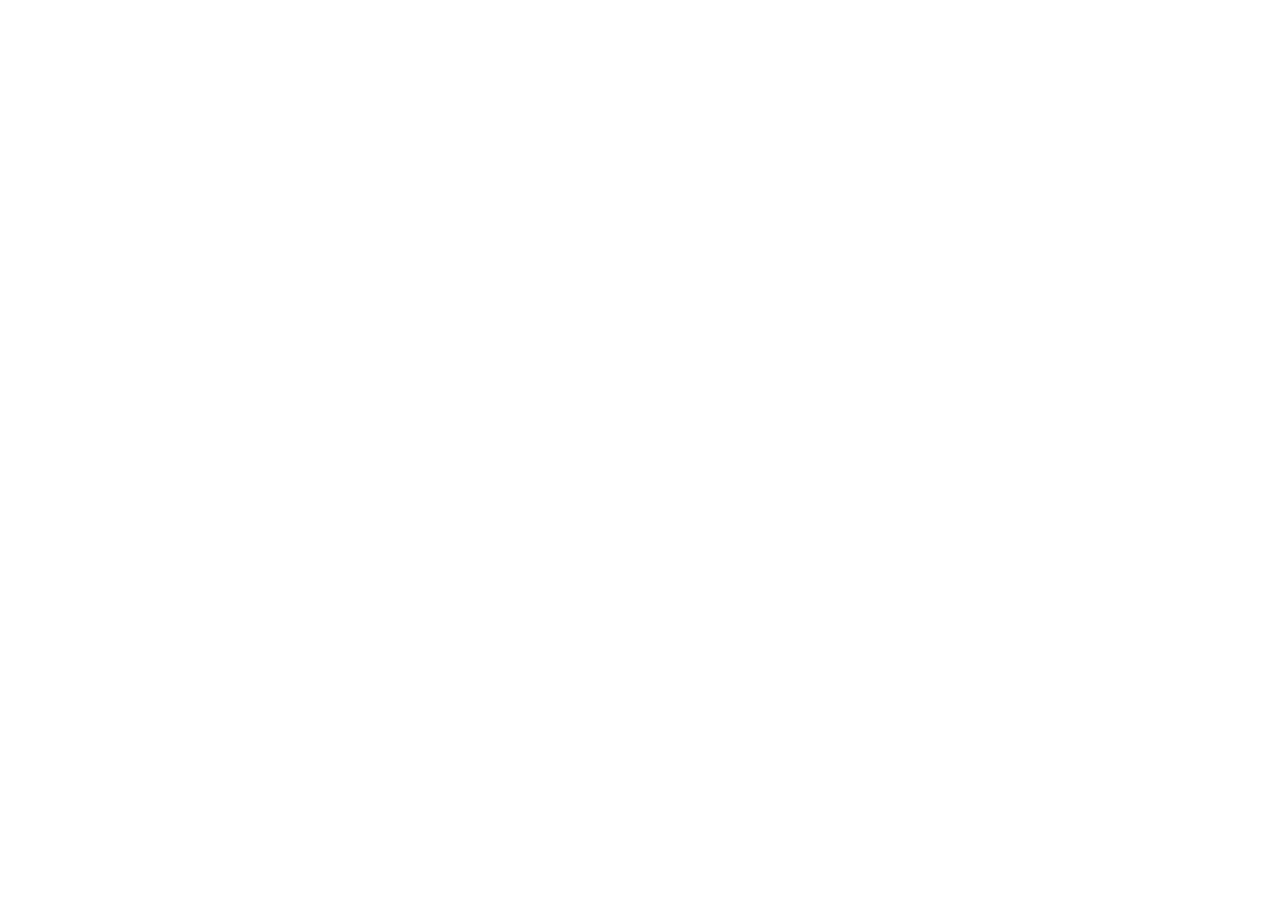
==== index.html @ ff4fe938 "Add files via upload" ====
<!doctype html>
<html lang="en">
  <head>
    <meta charset="UTF-8" />
    <meta name="viewport" content="width=device-width, initial-scale=1.0" />
    <title>TR808 Subscription</title>
    <script type="module" crossorigin src="./assets/index-CgXsl0TA.js"></script>
    <link rel="stylesheet" crossorigin href="./assets/index-CMCXJ0li.css">
  </head>
  <body>
    <div id="root"></div>
  </body>
</html>
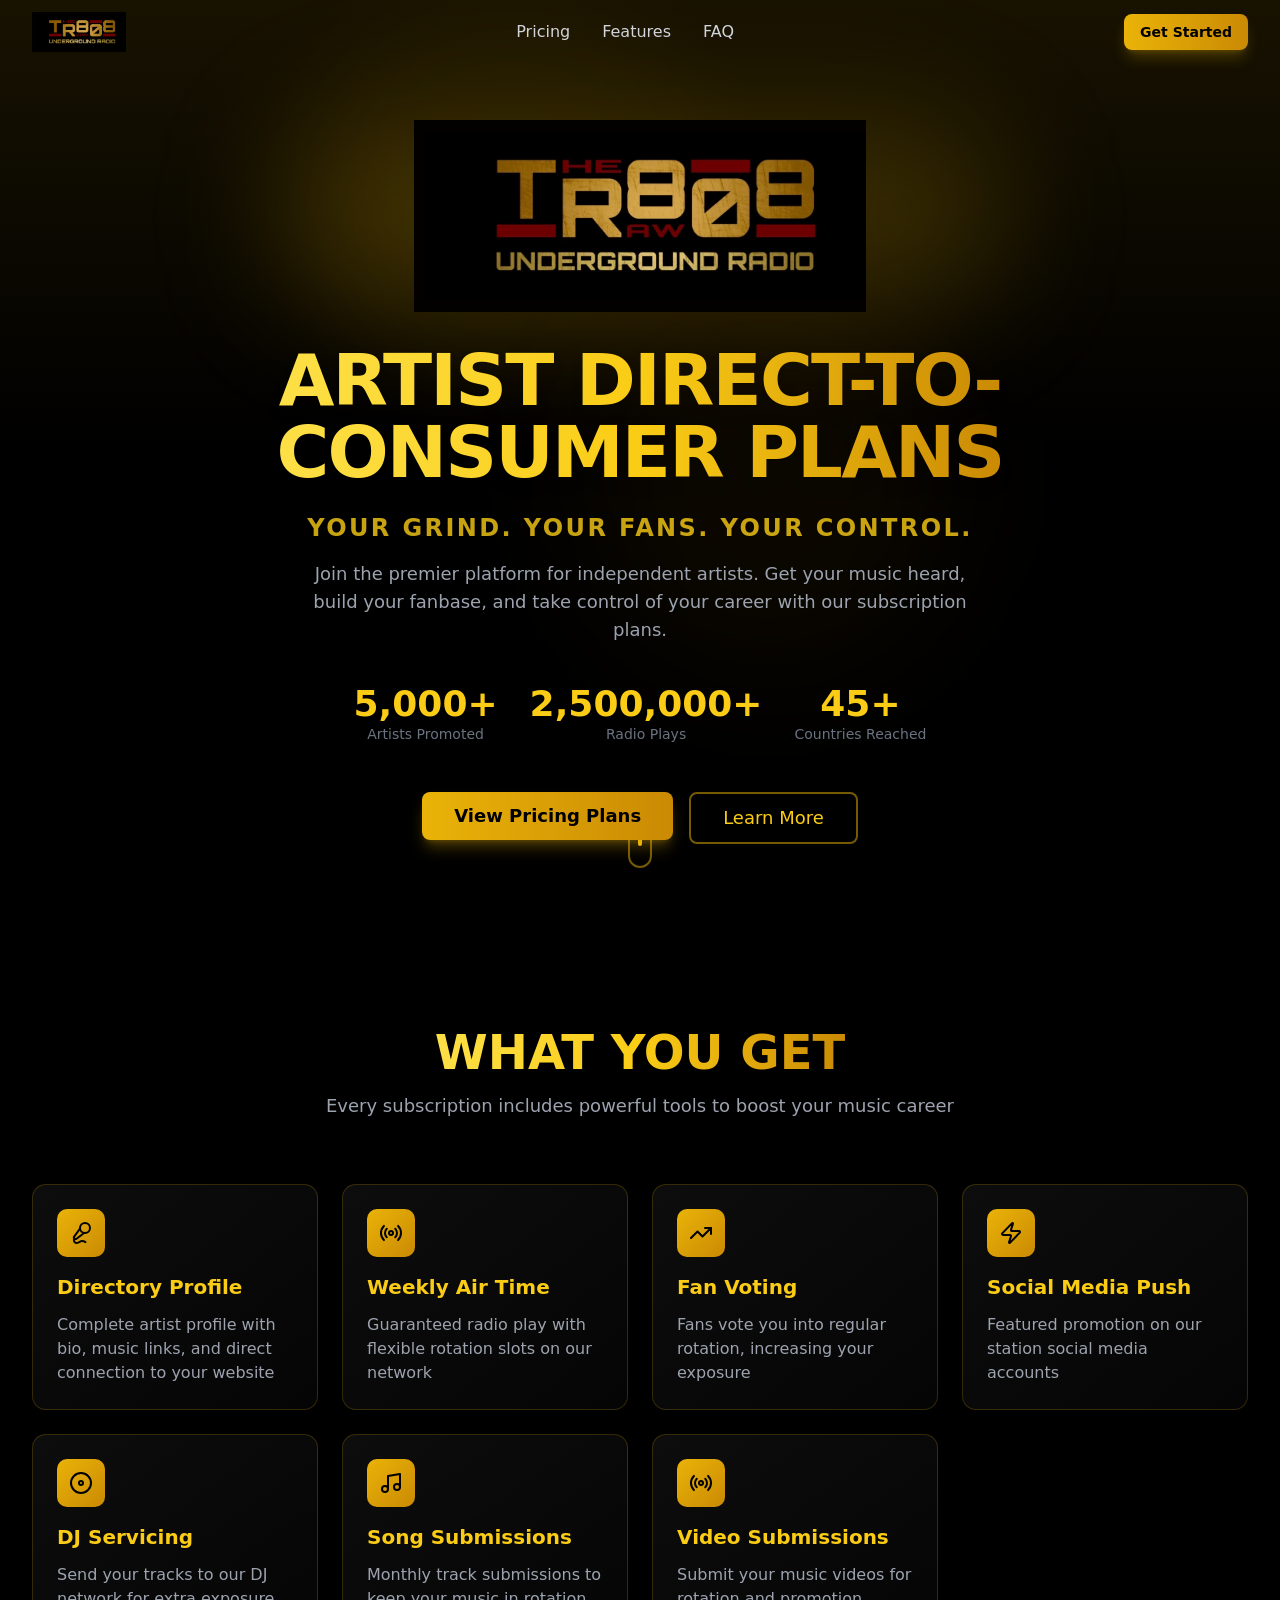
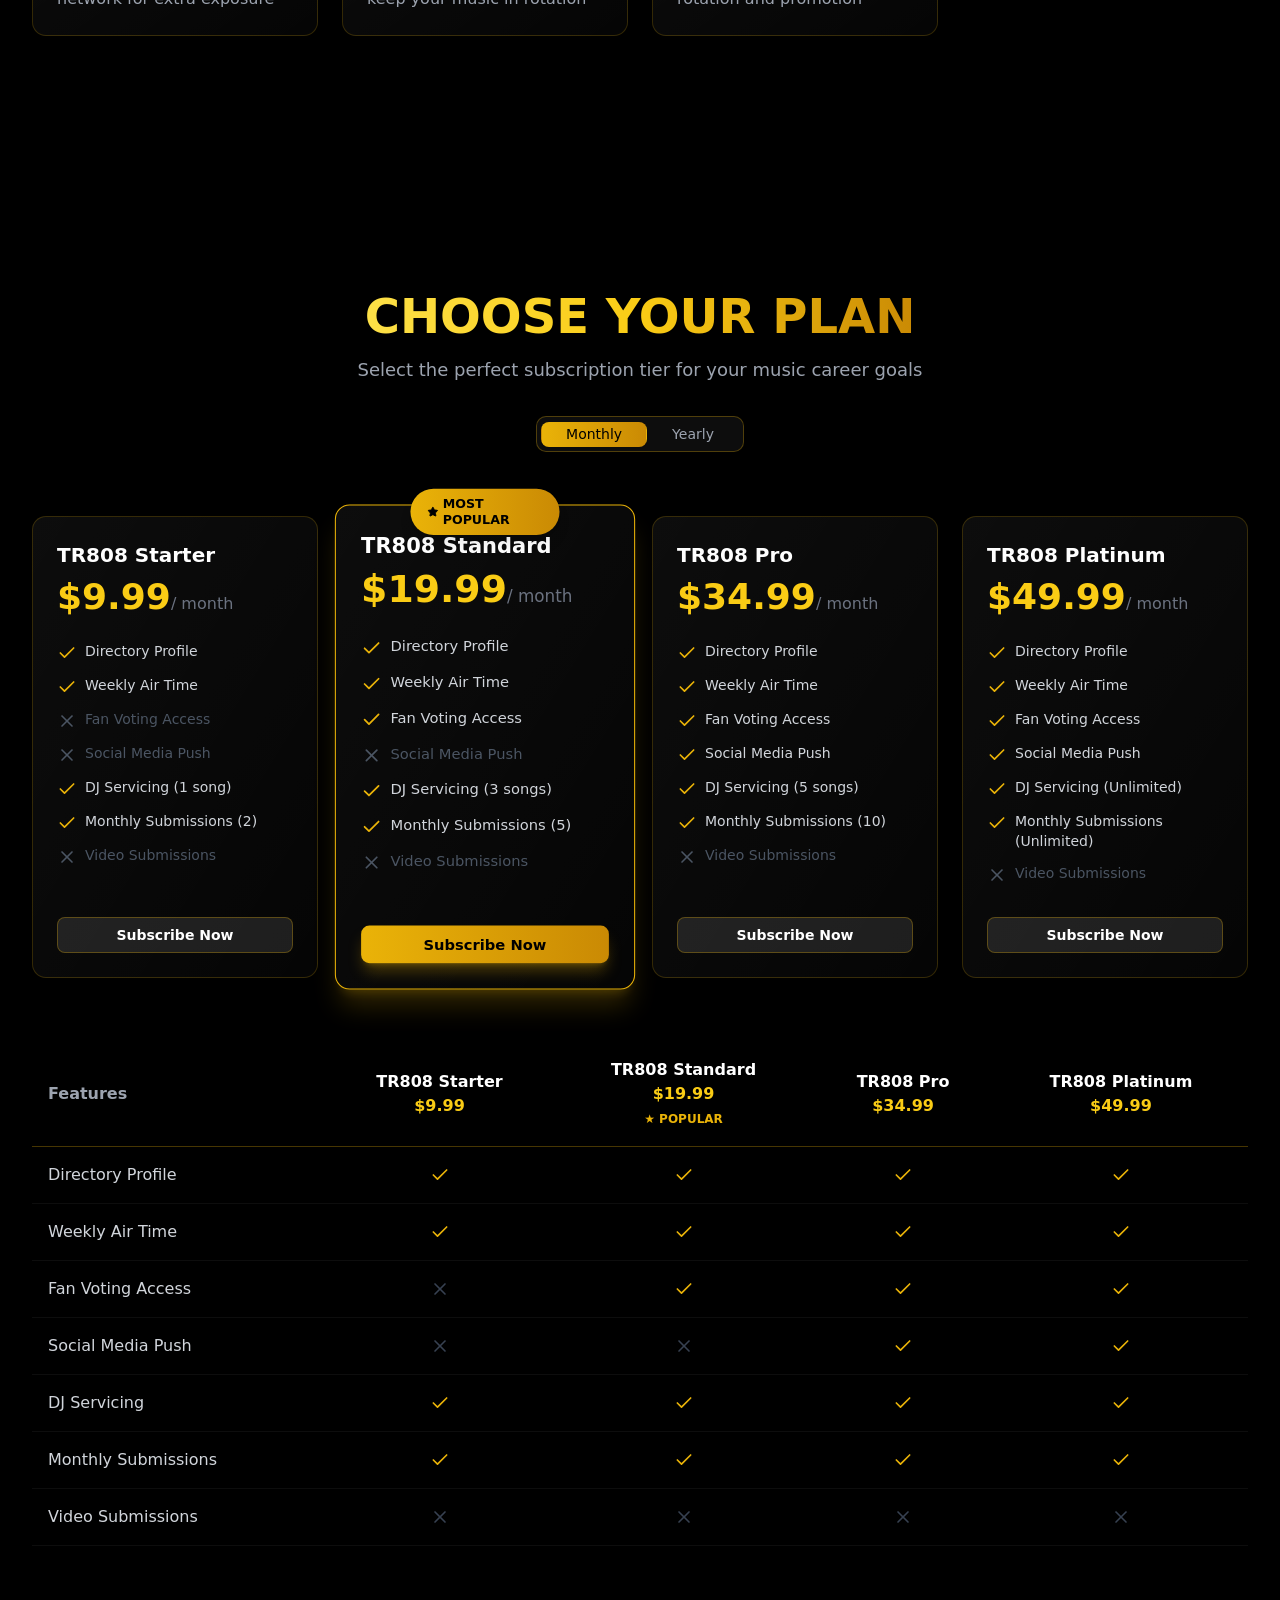
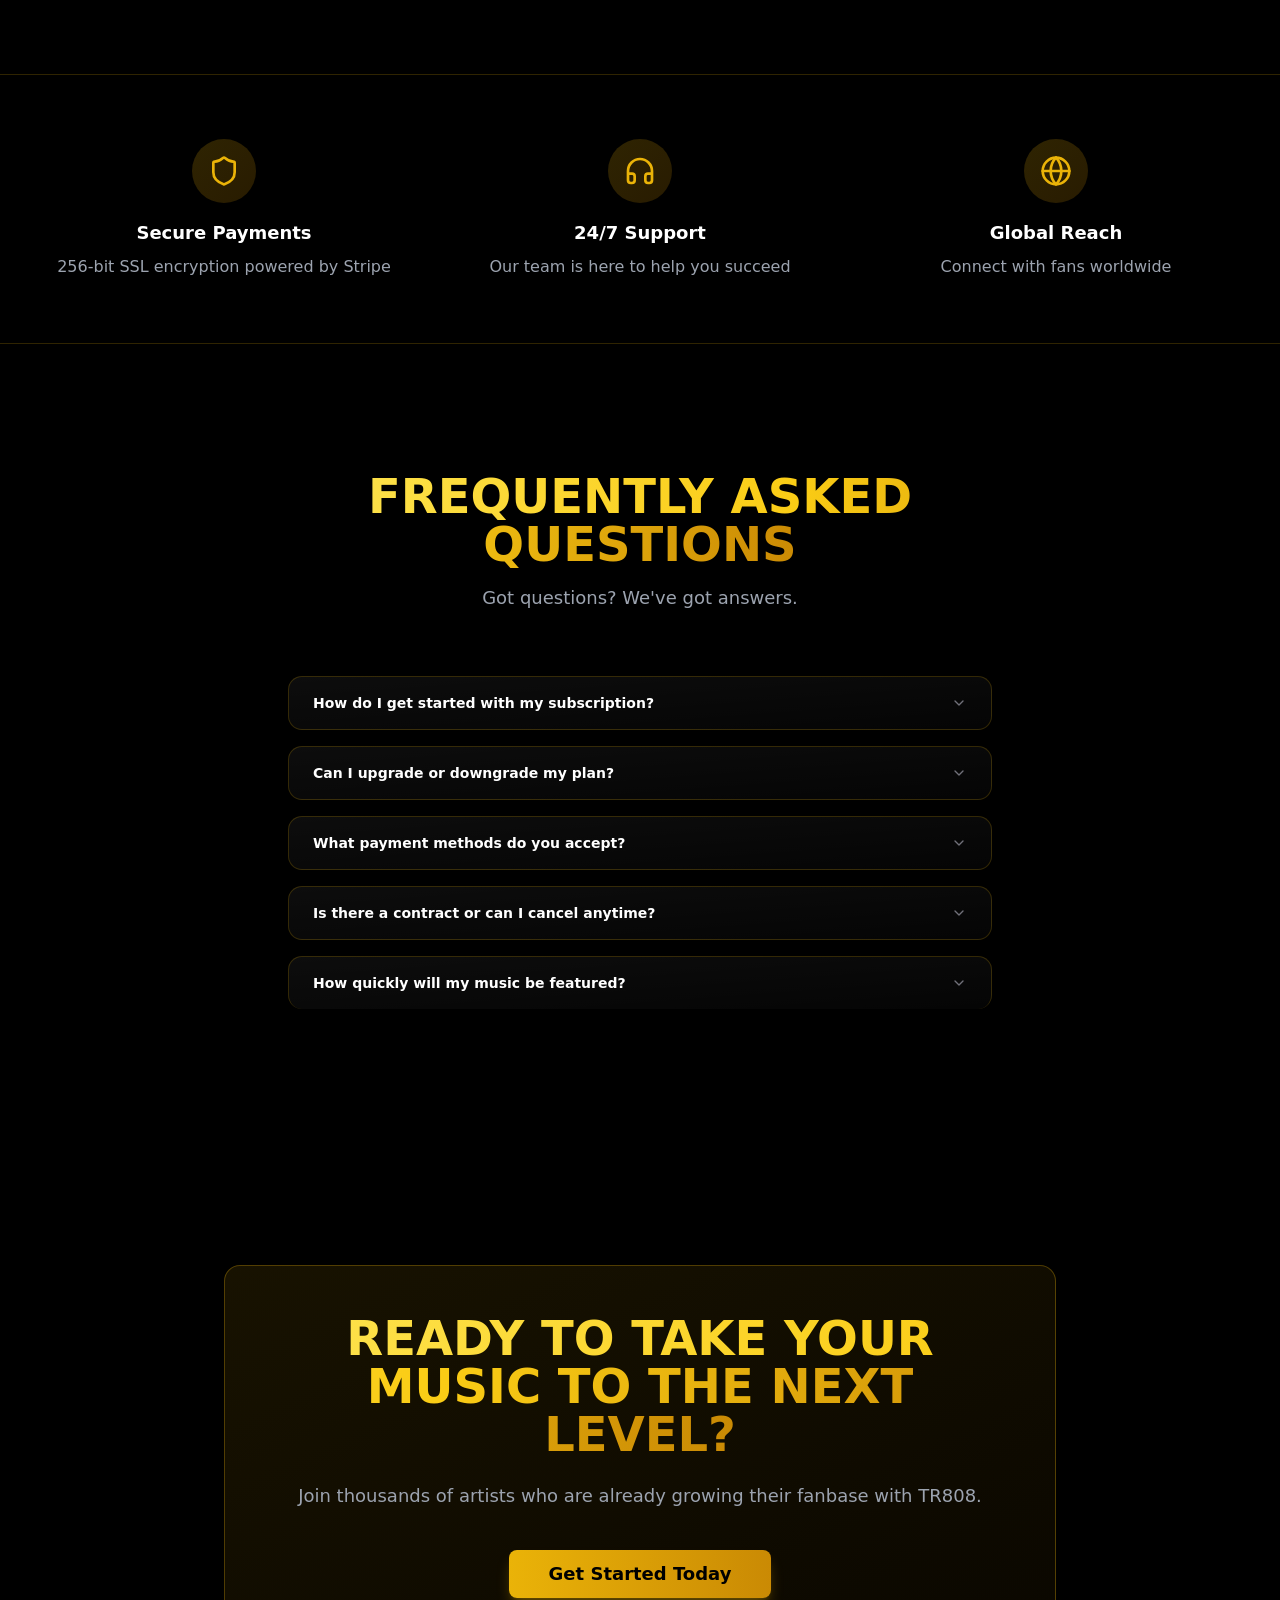
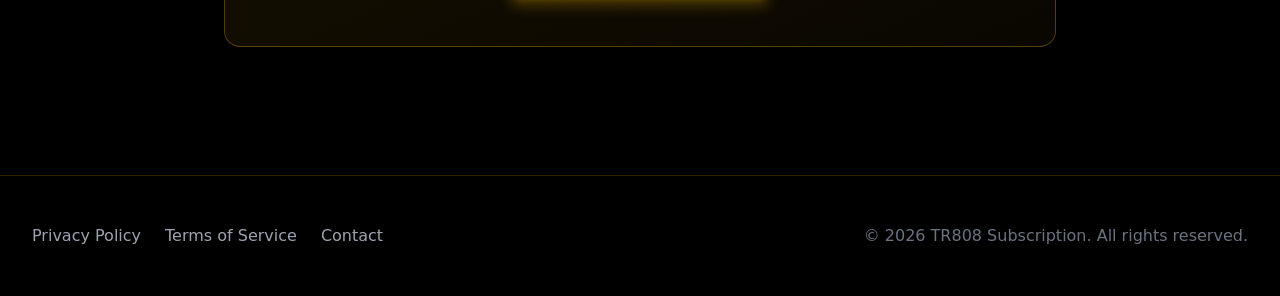
==== commit a8696925: "Deploy new version" ====
--- a/index.html
+++ b/index.html
@@ -4,8 +4,8 @@
     <meta charset="UTF-8" />
     <meta name="viewport" content="width=device-width, initial-scale=1.0" />
     <title>TR808 Subscription</title>
-    <script type="module" crossorigin src="./assets/index-CgXsl0TA.js"></script>
-    <link rel="stylesheet" crossorigin href="./assets/index-CMCXJ0li.css">
+    <script type="module" crossorigin src="./assets/index-DbTyo5uP.js"></script>
+    <link rel="stylesheet" crossorigin href="./assets/index-BvVRA0I_.css">
   </head>
   <body>
     <div id="root"></div>
--- a/assets/index-BvVRA0I_.css
+++ b/assets/index-BvVRA0I_.css
@@ -0,0 +1 @@
+*,:before,:after{--tw-border-spacing-x: 0;--tw-border-spacing-y: 0;--tw-translate-x: 0;--tw-translate-y: 0;--tw-rotate: 0;--tw-skew-x: 0;--tw-skew-y: 0;--tw-scale-x: 1;--tw-scale-y: 1;--tw-pan-x: ;--tw-pan-y: ;--tw-pinch-zoom: ;--tw-scroll-snap-strictness: proximity;--tw-gradient-from-position: ;--tw-gradient-via-position: ;--tw-gradient-to-position: ;--tw-ordinal: ;--tw-slashed-zero: ;--tw-numeric-figure: ;--tw-numeric-spacing: ;--tw-numeric-fraction: ;--tw-ring-inset: ;--tw-ring-offset-width: 0px;--tw-ring-offset-color: #fff;--tw-ring-color: rgb(59 130 246 / .5);--tw-ring-offset-shadow: 0 0 #0000;--tw-ring-shadow: 0 0 #0000;--tw-shadow: 0 0 #0000;--tw-shadow-colored: 0 0 #0000;--tw-blur: ;--tw-brightness: ;--tw-contrast: ;--tw-grayscale: ;--tw-hue-rotate: ;--tw-invert: ;--tw-saturate: ;--tw-sepia: ;--tw-drop-shadow: ;--tw-backdrop-blur: ;--tw-backdrop-brightness: ;--tw-backdrop-contrast: ;--tw-backdrop-grayscale: ;--tw-backdrop-hue-rotate: ;--tw-backdrop-invert: ;--tw-backdrop-opacity: ;--tw-backdrop-saturate: ;--tw-backdrop-sepia: ;--tw-contain-size: ;--tw-contain-layout: ;--tw-contain-paint: ;--tw-contain-style: }::backdrop{--tw-border-spacing-x: 0;--tw-border-spacing-y: 0;--tw-translate-x: 0;--tw-translate-y: 0;--tw-rotate: 0;--tw-skew-x: 0;--tw-skew-y: 0;--tw-scale-x: 1;--tw-scale-y: 1;--tw-pan-x: ;--tw-pan-y: ;--tw-pinch-zoom: ;--tw-scroll-snap-strictness: proximity;--tw-gradient-from-position: ;--tw-gradient-via-position: ;--tw-gradient-to-position: ;--tw-ordinal: ;--tw-slashed-zero: ;--tw-numeric-figure: ;--tw-numeric-spacing: ;--tw-numeric-fraction: ;--tw-ring-inset: ;--tw-ring-offset-width: 0px;--tw-ring-offset-color: #fff;--tw-ring-color: rgb(59 130 246 / .5);--tw-ring-offset-shadow: 0 0 #0000;--tw-ring-shadow: 0 0 #0000;--tw-shadow: 0 0 #0000;--tw-shadow-colored: 0 0 #0000;--tw-blur: ;--tw-brightness: ;--tw-contrast: ;--tw-grayscale: ;--tw-hue-rotate: ;--tw-invert: ;--tw-saturate: ;--tw-sepia: ;--tw-drop-shadow: ;--tw-backdrop-blur: ;--tw-backdrop-brightness: ;--tw-backdrop-contrast: ;--tw-backdrop-grayscale: ;--tw-backdrop-hue-rotate: ;--tw-backdrop-invert: ;--tw-backdrop-opacity: ;--tw-backdrop-saturate: ;--tw-backdrop-sepia: ;--tw-contain-size: ;--tw-contain-layout: ;--tw-contain-paint: ;--tw-contain-style: }*,:before,:after{box-sizing:border-box;border-width:0;border-style:solid;border-color:#e5e7eb}:before,:after{--tw-content: ""}html,:host{line-height:1.5;-webkit-text-size-adjust:100%;-moz-tab-size:4;-o-tab-size:4;tab-size:4;font-family:ui-sans-serif,system-ui,sans-serif,"Apple Color Emoji","Segoe UI Emoji",Segoe UI Symbol,"Noto Color Emoji";font-feature-settings:normal;font-variation-settings:normal;-webkit-tap-highlight-color:transparent}body{margin:0;line-height:inherit}hr{height:0;color:inherit;border-top-width:1px}abbr:where([title]){-webkit-text-decoration:underline dotted;text-decoration:underline dotted}h1,h2,h3,h4,h5,h6{font-size:inherit;font-weight:inherit}a{color:inherit;text-decoration:inherit}b,strong{font-weight:bolder}code,kbd,samp,pre{font-family:ui-monospace,SFMono-Regular,Menlo,Monaco,Consolas,Liberation Mono,Courier New,monospace;font-feature-settings:normal;font-variation-settings:normal;font-size:1em}small{font-size:80%}sub,sup{font-size:75%;line-height:0;position:relative;vertical-align:baseline}sub{bottom:-.25em}sup{top:-.5em}table{text-indent:0;border-color:inherit;border-collapse:collapse}button,input,optgroup,select,textarea{font-family:inherit;font-feature-settings:inherit;font-variation-settings:inherit;font-size:100%;font-weight:inherit;line-height:inherit;letter-spacing:inherit;color:inherit;margin:0;padding:0}button,select{text-transform:none}button,input:where([type=button]),input:where([type=reset]),input:where([type=submit]){-webkit-appearance:button;background-color:transparent;background-image:none}:-moz-focusring{outline:auto}:-moz-ui-invalid{box-shadow:none}progress{vertical-align:baseline}::-webkit-inner-spin-button,::-webkit-outer-spin-button{height:auto}[type=search]{-webkit-appearance:textfield;outline-offset:-2px}::-webkit-search-decoration{-webkit-appearance:none}::-webkit-file-upload-button{-webkit-appearance:button;font:inherit}summary{display:list-item}blockquote,dl,dd,h1,h2,h3,h4,h5,h6,hr,figure,p,pre{margin:0}fieldset{margin:0;padding:0}legend{padding:0}ol,ul,menu{list-style:none;margin:0;padding:0}dialog{padding:0}textarea{resize:vertical}input::-moz-placeholder,textarea::-moz-placeholder{opacity:1;color:#9ca3af}input::placeholder,textarea::placeholder{opacity:1;color:#9ca3af}button,[role=button]{cursor:pointer}:disabled{cursor:default}img,svg,video,canvas,audio,iframe,embed,object{display:block;vertical-align:middle}img,video{max-width:100%;height:auto}[hidden]:where(:not([hidden=until-found])){display:none}:root{--background: 0 0% 100%;--foreground: 240 10% 3.9%;--card: 0 0% 100%;--card-foreground: 240 10% 3.9%;--popover: 0 0% 100%;--popover-foreground: 240 10% 3.9%;--primary: 240 5.9% 10%;--primary-foreground: 0 0% 98%;--secondary: 240 4.8% 95.9%;--secondary-foreground: 240 5.9% 10%;--muted: 240 4.8% 95.9%;--muted-foreground: 240 3.8% 46.1%;--accent: 240 4.8% 95.9%;--accent-foreground: 240 5.9% 10%;--destructive: 0 84.2% 60.2%;--destructive-foreground: 0 0% 98%;--border: 240 5.9% 90%;--input: 240 5.9% 90%;--ring: 240 5.9% 10%;--radius: .625rem;--sidebar-background: 0 0% 98%;--sidebar-foreground: 240 5.3% 26.1%;--sidebar-primary: 240 5.9% 10%;--sidebar-primary-foreground: 0 0% 98%;--sidebar-accent: 240 4.8% 95.9%;--sidebar-accent-foreground: 240 5.9% 10%;--sidebar-border: 220 13% 91%;--sidebar-ring: 217.2 91.2% 59.8%}.dark{--background: 240 10% 3.9%;--foreground: 0 0% 98%;--card: 240 10% 3.9%;--card-foreground: 0 0% 98%;--popover: 240 10% 3.9%;--popover-foreground: 0 0% 98%;--primary: 0 0% 98%;--primary-foreground: 240 5.9% 10%;--secondary: 240 3.7% 15.9%;--secondary-foreground: 0 0% 98%;--muted: 240 3.7% 15.9%;--muted-foreground: 240 5% 64.9%;--accent: 240 3.7% 15.9%;--accent-foreground: 0 0% 98%;--destructive: 0 62.8% 30.6%;--destructive-foreground: 0 0% 98%;--border: 240 3.7% 15.9%;--input: 240 3.7% 15.9%;--ring: 240 4.9% 83.9%;--sidebar-background: 240 5.9% 10%;--sidebar-foreground: 240 4.8% 95.9%;--sidebar-primary: 224.3 76.3% 48%;--sidebar-primary-foreground: 0 0% 100%;--sidebar-accent: 240 3.7% 15.9%;--sidebar-accent-foreground: 240 4.8% 95.9%;--sidebar-border: 240 3.7% 15.9%;--sidebar-ring: 217.2 91.2% 59.8%}*{border-color:hsl(var(--border))}html{scroll-behavior:smooth}body{--tw-bg-opacity: 1;background-color:rgb(0 0 0 / var(--tw-bg-opacity, 1));--tw-text-opacity: 1;color:rgb(255 255 255 / var(--tw-text-opacity, 1));font-family:Inter,system-ui,-apple-system,sans-serif}.sr-only{position:absolute;width:1px;height:1px;padding:0;margin:-1px;overflow:hidden;clip:rect(0,0,0,0);white-space:nowrap;border-width:0}.pointer-events-none{pointer-events:none}.visible{visibility:visible}.invisible{visibility:hidden}.fixed{position:fixed}.absolute{position:absolute}.relative{position:relative}.inset-0{inset:0}.inset-x-0{left:0;right:0}.inset-y-0{top:0;bottom:0}.-bottom-12{bottom:-3rem}.-left-12{left:-3rem}.-right-12{right:-3rem}.-top-12{top:-3rem}.-top-4{top:-1rem}.bottom-0{bottom:0}.bottom-1\/4{bottom:25%}.bottom-8{bottom:2rem}.left-0{left:0}.left-1\/2{left:50%}.left-1\/4{left:25%}.left-2{left:.5rem}.left-\[50\%\]{left:50%}.right-0{right:0}.right-1{right:.25rem}.right-1\/4{right:25%}.right-2{right:.5rem}.right-3{right:.75rem}.right-4{right:1rem}.top-0{top:0}.top-1\.5{top:.375rem}.top-1\/2{top:50%}.top-3\.5{top:.875rem}.top-4{top:1rem}.top-\[1px\]{top:1px}.top-\[50\%\]{top:50%}.top-\[60\%\]{top:60%}.top-full{top:100%}.isolate{isolation:isolate}.z-0{z-index:0}.z-10{z-index:10}.z-20{z-index:20}.z-50{z-index:50}.z-\[1\]{z-index:1}.order-first{order:-9999}.order-last{order:9999}.col-start-2{grid-column-start:2}.row-span-2{grid-row:span 2 / span 2}.row-start-1{grid-row-start:1}.\!m-0{margin:0!important}.-mx-1{margin-left:-.25rem;margin-right:-.25rem}.-my-2{margin-top:-.5rem;margin-bottom:-.5rem}.mx-2{margin-left:.5rem;margin-right:.5rem}.mx-3\.5{margin-left:.875rem;margin-right:.875rem}.mx-auto{margin-left:auto;margin-right:auto}.my-0{margin-top:0;margin-bottom:0}.my-0\.5{margin-top:.125rem;margin-bottom:.125rem}.my-1{margin-top:.25rem;margin-bottom:.25rem}.-ml-4{margin-left:-1rem}.-mt-4{margin-top:-1rem}.mb-10{margin-bottom:2.5rem}.mb-12{margin-bottom:3rem}.mb-16{margin-bottom:4rem}.mb-2{margin-bottom:.5rem}.mb-3{margin-bottom:.75rem}.mb-4{margin-bottom:1rem}.mb-6{margin-bottom:1.5rem}.mb-8{margin-bottom:2rem}.ml-1{margin-left:.25rem}.ml-4{margin-left:1rem}.ml-auto{margin-left:auto}.mr-2{margin-right:.5rem}.mt-0\.5{margin-top:.125rem}.mt-1\.5{margin-top:.375rem}.mt-16{margin-top:4rem}.mt-2{margin-top:.5rem}.mt-4{margin-top:1rem}.mt-auto{margin-top:auto}.line-clamp-1{overflow:hidden;display:-webkit-box;-webkit-box-orient:vertical;-webkit-line-clamp:1}.line-clamp-2{overflow:hidden;display:-webkit-box;-webkit-box-orient:vertical;-webkit-line-clamp:2}.block{display:block}.flex{display:flex}.inline-flex{display:inline-flex}.table{display:table}.table-caption{display:table-caption}.table-cell{display:table-cell}.table-row{display:table-row}.grid{display:grid}.hidden{display:none}.aspect-square{aspect-ratio:1 / 1}.aspect-video{aspect-ratio:16 / 9}.size-10{width:2.5rem;height:2.5rem}.size-2{width:.5rem;height:.5rem}.size-2\.5{width:.625rem;height:.625rem}.size-3{width:.75rem;height:.75rem}.size-3\.5{width:.875rem;height:.875rem}.size-4{width:1rem;height:1rem}.size-6{width:1.5rem;height:1.5rem}.size-7{width:1.75rem;height:1.75rem}.size-8{width:2rem;height:2rem}.size-9{width:2.25rem;height:2.25rem}.size-auto{width:auto;height:auto}.size-full{width:100%;height:100%}.h-1\.5{height:.375rem}.h-10{height:2.5rem}.h-12{height:3rem}.h-16{height:4rem}.h-2{height:.5rem}.h-2\.5{height:.625rem}.h-32{height:8rem}.h-4{height:1rem}.h-5{height:1.25rem}.h-6{height:1.5rem}.h-7{height:1.75rem}.h-8{height:2rem}.h-9{height:2.25rem}.h-96{height:24rem}.h-\[1\.15rem\]{height:1.15rem}.h-\[calc\(100\%-1px\)\]{height:calc(100% - 1px)}.h-\[var\(--radix-navigation-menu-viewport-height\)\]{height:var(--radix-navigation-menu-viewport-height)}.h-\[var\(--radix-select-trigger-height\)\]{height:var(--radix-select-trigger-height)}.h-auto{height:auto}.h-full{height:100%}.h-px{height:1px}.h-svh{height:100svh}.max-h-\[300px\]{max-height:300px}.min-h-0{min-height:0px}.min-h-16{min-height:4rem}.min-h-4{min-height:1rem}.min-h-screen{min-height:100vh}.min-h-svh{min-height:100svh}.w-0{width:0px}.w-1{width:.25rem}.w-12{width:3rem}.w-16{width:4rem}.w-2{width:.5rem}.w-2\.5{width:.625rem}.w-3{width:.75rem}.w-3\/4{width:75%}.w-4{width:1rem}.w-5{width:1.25rem}.w-6{width:1.5rem}.w-64{width:16rem}.w-72{width:18rem}.w-8{width:2rem}.w-9{width:2.25rem}.w-96{width:24rem}.w-\[100px\]{width:100px}.w-auto{width:auto}.w-fit{width:-moz-fit-content;width:fit-content}.w-full{width:100%}.w-max{width:-moz-max-content;width:max-content}.w-px{width:1px}.min-w-0{min-width:0px}.min-w-10{min-width:2.5rem}.min-w-5{min-width:1.25rem}.min-w-8{min-width:2rem}.min-w-9{min-width:2.25rem}.min-w-\[12rem\]{min-width:12rem}.min-w-\[8rem\]{min-width:8rem}.min-w-\[var\(--radix-select-trigger-width\)\]{min-width:var(--radix-select-trigger-width)}.max-w-2xl{max-width:42rem}.max-w-3xl{max-width:48rem}.max-w-4xl{max-width:56rem}.max-w-7xl{max-width:80rem}.max-w-\[calc\(100\%-2rem\)\]{max-width:calc(100% - 2rem)}.max-w-max{max-width:-moz-max-content;max-width:max-content}.max-w-sm{max-width:24rem}.flex-1{flex:1 1 0%}.flex-shrink-0,.shrink-0{flex-shrink:0}.flex-grow,.grow{flex-grow:1}.grow-0{flex-grow:0}.basis-full{flex-basis:100%}.caption-bottom{caption-side:bottom}.border-collapse{border-collapse:collapse}.-translate-x-1\/2{--tw-translate-x: -50%;transform:translate(var(--tw-translate-x),var(--tw-translate-y)) rotate(var(--tw-rotate)) skew(var(--tw-skew-x)) skewY(var(--tw-skew-y)) scaleX(var(--tw-scale-x)) scaleY(var(--tw-scale-y))}.-translate-x-px{--tw-translate-x: -1px;transform:translate(var(--tw-translate-x),var(--tw-translate-y)) rotate(var(--tw-rotate)) skew(var(--tw-skew-x)) skewY(var(--tw-skew-y)) scaleX(var(--tw-scale-x)) scaleY(var(--tw-scale-y))}.-translate-y-1\/2{--tw-translate-y: -50%;transform:translate(var(--tw-translate-x),var(--tw-translate-y)) rotate(var(--tw-rotate)) skew(var(--tw-skew-x)) skewY(var(--tw-skew-y)) scaleX(var(--tw-scale-x)) scaleY(var(--tw-scale-y))}.translate-x-\[-50\%\]{--tw-translate-x: -50%;transform:translate(var(--tw-translate-x),var(--tw-translate-y)) rotate(var(--tw-rotate)) skew(var(--tw-skew-x)) skewY(var(--tw-skew-y)) scaleX(var(--tw-scale-x)) scaleY(var(--tw-scale-y))}.translate-x-px{--tw-translate-x: 1px;transform:translate(var(--tw-translate-x),var(--tw-translate-y)) rotate(var(--tw-rotate)) skew(var(--tw-skew-x)) skewY(var(--tw-skew-y)) scaleX(var(--tw-scale-x)) scaleY(var(--tw-scale-y))}.translate-y-0\.5{--tw-translate-y: .125rem;transform:translate(var(--tw-translate-x),var(--tw-translate-y)) rotate(var(--tw-rotate)) skew(var(--tw-skew-x)) skewY(var(--tw-skew-y)) scaleX(var(--tw-scale-x)) scaleY(var(--tw-scale-y))}.translate-y-\[-50\%\]{--tw-translate-y: -50%;transform:translate(var(--tw-translate-x),var(--tw-translate-y)) rotate(var(--tw-rotate)) skew(var(--tw-skew-x)) skewY(var(--tw-skew-y)) scaleX(var(--tw-scale-x)) scaleY(var(--tw-scale-y))}.translate-y-\[calc\(-50\%_-_2px\)\]{--tw-translate-y: calc(-50% - 2px) ;transform:translate(var(--tw-translate-x),var(--tw-translate-y)) rotate(var(--tw-rotate)) skew(var(--tw-skew-x)) skewY(var(--tw-skew-y)) scaleX(var(--tw-scale-x)) scaleY(var(--tw-scale-y))}.rotate-45{--tw-rotate: 45deg;transform:translate(var(--tw-translate-x),var(--tw-translate-y)) rotate(var(--tw-rotate)) skew(var(--tw-skew-x)) skewY(var(--tw-skew-y)) scaleX(var(--tw-scale-x)) scaleY(var(--tw-scale-y))}.rotate-90{--tw-rotate: 90deg;transform:translate(var(--tw-translate-x),var(--tw-translate-y)) rotate(var(--tw-rotate)) skew(var(--tw-skew-x)) skewY(var(--tw-skew-y)) scaleX(var(--tw-scale-x)) scaleY(var(--tw-scale-y))}.scale-105{--tw-scale-x: 1.05;--tw-scale-y: 1.05;transform:translate(var(--tw-translate-x),var(--tw-translate-y)) rotate(var(--tw-rotate)) skew(var(--tw-skew-x)) skewY(var(--tw-skew-y)) scaleX(var(--tw-scale-x)) scaleY(var(--tw-scale-y))}.transform{transform:translate(var(--tw-translate-x),var(--tw-translate-y)) rotate(var(--tw-rotate)) skew(var(--tw-skew-x)) skewY(var(--tw-skew-y)) scaleX(var(--tw-scale-x)) scaleY(var(--tw-scale-y))}@keyframes bounce{0%,to{transform:translateY(-25%);animation-timing-function:cubic-bezier(.8,0,1,1)}50%{transform:none;animation-timing-function:cubic-bezier(0,0,.2,1)}}.animate-bounce{animation:bounce 1s infinite}@keyframes caret-blink{0%,70%,to{opacity:1}20%,50%{opacity:0}}.animate-caret-blink{animation:caret-blink 1.25s ease-out infinite}@keyframes pulse{50%{opacity:.5}}.animate-pulse{animation:pulse 2s cubic-bezier(.4,0,.6,1) infinite}@keyframes spin{to{transform:rotate(360deg)}}.animate-spin{animation:spin 1s linear infinite}.cursor-default{cursor:default}.cursor-text{cursor:text}.touch-none{touch-action:none}.select-none{-webkit-user-select:none;-moz-user-select:none;user-select:none}.resize-none{resize:none}.scroll-my-1{scroll-margin-top:.25rem;scroll-margin-bottom:.25rem}.scroll-py-1{scroll-padding-top:.25rem;scroll-padding-bottom:.25rem}.list-disc{list-style-type:disc}.list-none{list-style-type:none}.auto-rows-min{grid-auto-rows:min-content}.grid-cols-1{grid-template-columns:repeat(1,minmax(0,1fr))}.grid-cols-\[0_1fr\]{grid-template-columns:0 1fr}.grid-rows-\[auto_auto\]{grid-template-rows:auto auto}.flex-row{flex-direction:row}.flex-col{flex-direction:column}.flex-col-reverse{flex-direction:column-reverse}.flex-wrap{flex-wrap:wrap}.place-content-center{place-content:center}.items-start{align-items:flex-start}.items-end{align-items:flex-end}.items-center{align-items:center}.items-stretch{align-items:stretch}.justify-start{justify-content:flex-start}.justify-center{justify-content:center}.justify-between{justify-content:space-between}.justify-items-start{justify-items:start}.gap-0\.5{gap:.125rem}.gap-1{gap:.25rem}.gap-1\.5{gap:.375rem}.gap-2{gap:.5rem}.gap-2\.5{gap:.625rem}.gap-3{gap:.75rem}.gap-4{gap:1rem}.gap-6{gap:1.5rem}.gap-7{gap:1.75rem}.gap-8{gap:2rem}.gap-\[--spacing\(var\(--gap\)\)\]{gap:var(--spacing(var(--gap)))}.gap-y-0\.5{row-gap:.125rem}.space-x-6>:not([hidden])~:not([hidden]){--tw-space-x-reverse: 0;margin-right:calc(1.5rem * var(--tw-space-x-reverse));margin-left:calc(1.5rem * calc(1 - var(--tw-space-x-reverse)))}.space-x-8>:not([hidden])~:not([hidden]){--tw-space-x-reverse: 0;margin-right:calc(2rem * var(--tw-space-x-reverse));margin-left:calc(2rem * calc(1 - var(--tw-space-x-reverse)))}.space-y-3>:not([hidden])~:not([hidden]){--tw-space-y-reverse: 0;margin-top:calc(.75rem * calc(1 - var(--tw-space-y-reverse)));margin-bottom:calc(.75rem * var(--tw-space-y-reverse))}.space-y-4>:not([hidden])~:not([hidden]){--tw-space-y-reverse: 0;margin-top:calc(1rem * calc(1 - var(--tw-space-y-reverse)));margin-bottom:calc(1rem * var(--tw-space-y-reverse))}.self-start{align-self:flex-start}.self-stretch{align-self:stretch}.justify-self-end{justify-self:end}.overflow-auto{overflow:auto}.overflow-hidden{overflow:hidden}.overflow-x-auto{overflow-x:auto}.overflow-y-auto{overflow-y:auto}.overflow-x-hidden{overflow-x:hidden}.whitespace-nowrap{white-space:nowrap}.text-balance{text-wrap:balance}.break-words{overflow-wrap:break-word}.rounded-2xl{border-radius:1rem}.rounded-\[2px\]{border-radius:2px}.rounded-\[4px\]{border-radius:4px}.rounded-\[calc\(var\(--radius\)-5px\)\]{border-radius:calc(var(--radius) - 5px)}.rounded-\[inherit\]{border-radius:inherit}.rounded-full{border-radius:9999px}.rounded-lg{border-radius:var(--radius)}.rounded-md{border-radius:calc(var(--radius) - 2px)}.rounded-none{border-radius:0}.rounded-sm{border-radius:calc(var(--radius) - 4px)}.rounded-xl{border-radius:calc(var(--radius) + 4px)}.rounded-xs{border-radius:calc(var(--radius) - 6px)}.rounded-l-md{border-top-left-radius:calc(var(--radius) - 2px);border-bottom-left-radius:calc(var(--radius) - 2px)}.rounded-r-md{border-top-right-radius:calc(var(--radius) - 2px);border-bottom-right-radius:calc(var(--radius) - 2px)}.rounded-tl-sm{border-top-left-radius:calc(var(--radius) - 4px)}.border{border-width:1px}.border-0{border-width:0px}.border-2{border-width:2px}.border-\[1\.5px\]{border-width:1.5px}.border-y{border-top-width:1px;border-bottom-width:1px}.border-b{border-bottom-width:1px}.border-l{border-left-width:1px}.border-r{border-right-width:1px}.border-t{border-top-width:1px}.border-dashed{border-style:dashed}.border-border{border-color:hsl(var(--border))}.border-border\/50{border-color:hsl(var(--border) / .5)}.border-input{border-color:hsl(var(--input))}.border-primary{border-color:hsl(var(--primary))}.border-sidebar-border{border-color:hsl(var(--sidebar-border))}.border-transparent{border-color:transparent}.border-white\/5{border-color:#ffffff0d}.border-yellow-500{--tw-border-opacity: 1;border-color:rgb(234 179 8 / var(--tw-border-opacity, 1))}.border-yellow-500\/20{border-color:#eab30833}.border-yellow-500\/30{border-color:#eab3084d}.border-yellow-500\/50{border-color:#eab30880}.border-l-transparent{border-left-color:transparent}.border-t-transparent{border-top-color:transparent}.bg-accent{background-color:hsl(var(--accent))}.bg-background{background-color:hsl(var(--background))}.bg-black{--tw-bg-opacity: 1;background-color:rgb(0 0 0 / var(--tw-bg-opacity, 1))}.bg-black\/50{background-color:#00000080}.bg-black\/95{background-color:#000000f2}.bg-border{background-color:hsl(var(--border))}.bg-card{background-color:hsl(var(--card))}.bg-destructive{--tw-bg-opacity: 1;background-color:hsl(var(--destructive) / var(--tw-bg-opacity, 1))}.bg-foreground{background-color:hsl(var(--foreground))}.bg-input{background-color:hsl(var(--input))}.bg-muted{background-color:hsl(var(--muted))}.bg-muted\/50{background-color:hsl(var(--muted) / .5)}.bg-popover{background-color:hsl(var(--popover))}.bg-primary{background-color:hsl(var(--primary))}.bg-primary\/20{background-color:hsl(var(--primary) / .2)}.bg-secondary{background-color:hsl(var(--secondary))}.bg-sidebar{background-color:hsl(var(--sidebar-background))}.bg-sidebar-border{background-color:hsl(var(--sidebar-border))}.bg-transparent{background-color:transparent}.bg-white{--tw-bg-opacity: 1;background-color:rgb(255 255 255 / var(--tw-bg-opacity, 1))}.bg-white\/10{background-color:#ffffff1a}.bg-white\/5{background-color:#ffffff0d}.bg-yellow-500{--tw-bg-opacity: 1;background-color:rgb(234 179 8 / var(--tw-bg-opacity, 1))}.bg-yellow-500\/20{background-color:#eab30833}.bg-yellow-500\/5{background-color:#eab3080d}.bg-yellow-600\/5{background-color:#ca8a040d}.bg-gradient-to-b{background-image:linear-gradient(to bottom,var(--tw-gradient-stops))}.bg-gradient-to-br{background-image:linear-gradient(to bottom right,var(--tw-gradient-stops))}.bg-gradient-to-r{background-image:linear-gradient(to right,var(--tw-gradient-stops))}.from-white\/5{--tw-gradient-from: rgb(255 255 255 / .05) var(--tw-gradient-from-position);--tw-gradient-to: rgb(255 255 255 / 0) var(--tw-gradient-to-position);--tw-gradient-stops: var(--tw-gradient-from), var(--tw-gradient-to)}.from-yellow-300{--tw-gradient-from: #fde047 var(--tw-gradient-from-position);--tw-gradient-to: rgb(253 224 71 / 0) var(--tw-gradient-to-position);--tw-gradient-stops: var(--tw-gradient-from), var(--tw-gradient-to)}.from-yellow-500{--tw-gradient-from: #eab308 var(--tw-gradient-from-position);--tw-gradient-to: rgb(234 179 8 / 0) var(--tw-gradient-to-position);--tw-gradient-stops: var(--tw-gradient-from), var(--tw-gradient-to)}.from-yellow-500\/10{--tw-gradient-from: rgb(234 179 8 / .1) var(--tw-gradient-from-position);--tw-gradient-to: rgb(234 179 8 / 0) var(--tw-gradient-to-position);--tw-gradient-stops: var(--tw-gradient-from), var(--tw-gradient-to)}.from-yellow-500\/20{--tw-gradient-from: rgb(234 179 8 / .2) var(--tw-gradient-from-position);--tw-gradient-to: rgb(234 179 8 / 0) var(--tw-gradient-to-position);--tw-gradient-stops: var(--tw-gradient-from), var(--tw-gradient-to)}.via-transparent{--tw-gradient-to: rgb(0 0 0 / 0) var(--tw-gradient-to-position);--tw-gradient-stops: var(--tw-gradient-from), transparent var(--tw-gradient-via-position), var(--tw-gradient-to)}.via-yellow-400{--tw-gradient-to: rgb(250 204 21 / 0) var(--tw-gradient-to-position);--tw-gradient-stops: var(--tw-gradient-from), #facc15 var(--tw-gradient-via-position), var(--tw-gradient-to)}.to-transparent{--tw-gradient-to: transparent var(--tw-gradient-to-position)}.to-white\/\[0\.02\]{--tw-gradient-to: rgb(255 255 255 / .02) var(--tw-gradient-to-position)}.to-yellow-600{--tw-gradient-to: #ca8a04 var(--tw-gradient-to-position)}.to-yellow-600\/20{--tw-gradient-to: rgb(202 138 4 / .2) var(--tw-gradient-to-position)}.to-yellow-600\/5{--tw-gradient-to: rgb(202 138 4 / .05) var(--tw-gradient-to-position)}.bg-clip-text{-webkit-background-clip:text;background-clip:text}.fill-current{fill:currentColor}.fill-foreground{fill:hsl(var(--foreground))}.fill-primary{fill:hsl(var(--primary))}.p-0{padding:0}.p-1{padding:.25rem}.p-2{padding:.5rem}.p-3{padding:.75rem}.p-4{padding:1rem}.p-6{padding:1.5rem}.p-8{padding:2rem}.p-\[3px\]{padding:3px}.p-px{padding:1px}.px-1{padding-left:.25rem;padding-right:.25rem}.px-1\.5{padding-left:.375rem;padding-right:.375rem}.px-10{padding-left:2.5rem;padding-right:2.5rem}.px-2{padding-left:.5rem;padding-right:.5rem}.px-2\.5{padding-left:.625rem;padding-right:.625rem}.px-3{padding-left:.75rem;padding-right:.75rem}.px-4{padding-left:1rem;padding-right:1rem}.px-6{padding-left:1.5rem;padding-right:1.5rem}.px-8{padding-left:2rem;padding-right:2rem}.py-0\.5{padding-top:.125rem;padding-bottom:.125rem}.py-1{padding-top:.25rem;padding-bottom:.25rem}.py-1\.5{padding-top:.375rem;padding-bottom:.375rem}.py-12{padding-top:3rem;padding-bottom:3rem}.py-16{padding-top:4rem;padding-bottom:4rem}.py-2{padding-top:.5rem;padding-bottom:.5rem}.py-20{padding-top:5rem;padding-bottom:5rem}.py-3{padding-top:.75rem;padding-bottom:.75rem}.py-4{padding-top:1rem;padding-bottom:1rem}.py-6{padding-top:1.5rem;padding-bottom:1.5rem}.pb-3{padding-bottom:.75rem}.pb-4{padding-bottom:1rem}.pl-2{padding-left:.5rem}.pl-3{padding-left:.75rem}.pl-4{padding-left:1rem}.pl-8{padding-left:2rem}.pr-1{padding-right:.25rem}.pr-2{padding-right:.5rem}.pr-2\.5{padding-right:.625rem}.pr-3{padding-right:.75rem}.pr-8{padding-right:2rem}.pt-0{padding-top:0}.pt-16{padding-top:4rem}.pt-2{padding-top:.5rem}.pt-3{padding-top:.75rem}.pt-4{padding-top:1rem}.text-left{text-align:left}.text-center{text-align:center}.align-middle{vertical-align:middle}.font-mono{font-family:ui-monospace,SFMono-Regular,Menlo,Monaco,Consolas,Liberation Mono,Courier New,monospace}.font-sans{font-family:ui-sans-serif,system-ui,sans-serif,"Apple Color Emoji","Segoe UI Emoji",Segoe UI Symbol,"Noto Color Emoji"}.text-3xl{font-size:1.875rem;line-height:2.25rem}.text-4xl{font-size:2.25rem;line-height:2.5rem}.text-\[0\.8rem\]{font-size:.8rem}.text-base{font-size:1rem;line-height:1.5rem}.text-lg{font-size:1.125rem;line-height:1.75rem}.text-sm{font-size:.875rem;line-height:1.25rem}.text-sm\/relaxed{font-size:.875rem;line-height:1.625}.text-xl{font-size:1.25rem;line-height:1.75rem}.text-xs{font-size:.75rem;line-height:1rem}.font-black{font-weight:900}.font-bold{font-weight:700}.font-medium{font-weight:500}.font-normal{font-weight:400}.font-semibold{font-weight:600}.tabular-nums{--tw-numeric-spacing: tabular-nums;font-variant-numeric:var(--tw-ordinal) var(--tw-slashed-zero) var(--tw-numeric-figure) var(--tw-numeric-spacing) var(--tw-numeric-fraction)}.leading-none{line-height:1}.leading-normal{line-height:1.5}.leading-snug{line-height:1.375}.tracking-tight{letter-spacing:-.025em}.tracking-widest{letter-spacing:.1em}.text-accent-foreground{color:hsl(var(--accent-foreground))}.text-background{color:hsl(var(--background))}.text-black{--tw-text-opacity: 1;color:rgb(0 0 0 / var(--tw-text-opacity, 1))}.text-card-foreground{color:hsl(var(--card-foreground))}.text-current{color:currentColor}.text-destructive{--tw-text-opacity: 1;color:hsl(var(--destructive) / var(--tw-text-opacity, 1))}.text-foreground{color:hsl(var(--foreground))}.text-gray-300{--tw-text-opacity: 1;color:rgb(209 213 219 / var(--tw-text-opacity, 1))}.text-gray-400{--tw-text-opacity: 1;color:rgb(156 163 175 / var(--tw-text-opacity, 1))}.text-gray-500{--tw-text-opacity: 1;color:rgb(107 114 128 / var(--tw-text-opacity, 1))}.text-gray-600{--tw-text-opacity: 1;color:rgb(75 85 99 / var(--tw-text-opacity, 1))}.text-gray-700{--tw-text-opacity: 1;color:rgb(55 65 81 / var(--tw-text-opacity, 1))}.text-muted-foreground{color:hsl(var(--muted-foreground))}.text-popover-foreground{color:hsl(var(--popover-foreground))}.text-primary{color:hsl(var(--primary))}.text-primary-foreground{color:hsl(var(--primary-foreground))}.text-secondary-foreground{color:hsl(var(--secondary-foreground))}.text-sidebar-foreground{color:hsl(var(--sidebar-foreground))}.text-sidebar-foreground\/70{color:hsl(var(--sidebar-foreground) / .7)}.text-transparent{color:transparent}.text-white{--tw-text-opacity: 1;color:rgb(255 255 255 / var(--tw-text-opacity, 1))}.text-yellow-400{--tw-text-opacity: 1;color:rgb(250 204 21 / var(--tw-text-opacity, 1))}.text-yellow-400\/80{color:#facc15cc}.text-yellow-500{--tw-text-opacity: 1;color:rgb(234 179 8 / var(--tw-text-opacity, 1))}.underline-offset-4{text-underline-offset:4px}.opacity-0{opacity:0}.opacity-50{opacity:.5}.opacity-70{opacity:.7}.shadow{--tw-shadow: 0 1px 3px 0 rgb(0 0 0 / .1), 0 1px 2px -1px rgb(0 0 0 / .1);--tw-shadow-colored: 0 1px 3px 0 var(--tw-shadow-color), 0 1px 2px -1px var(--tw-shadow-color);box-shadow:var(--tw-ring-offset-shadow, 0 0 #0000),var(--tw-ring-shadow, 0 0 #0000),var(--tw-shadow)}.shadow-\[0_0_0_1px_hsl\(var\(--sidebar-border\)\)\]{--tw-shadow: 0 0 0 1px hsl(var(--sidebar-border));--tw-shadow-colored: 0 0 0 1px var(--tw-shadow-color);box-shadow:var(--tw-ring-offset-shadow, 0 0 #0000),var(--tw-ring-shadow, 0 0 #0000),var(--tw-shadow)}.shadow-lg{--tw-shadow: 0 10px 15px -3px rgb(0 0 0 / .1), 0 4px 6px -4px rgb(0 0 0 / .1);--tw-shadow-colored: 0 10px 15px -3px var(--tw-shadow-color), 0 4px 6px -4px var(--tw-shadow-color);box-shadow:var(--tw-ring-offset-shadow, 0 0 #0000),var(--tw-ring-shadow, 0 0 #0000),var(--tw-shadow)}.shadow-md{--tw-shadow: 0 4px 6px -1px rgb(0 0 0 / .1), 0 2px 4px -2px rgb(0 0 0 / .1);--tw-shadow-colored: 0 4px 6px -1px var(--tw-shadow-color), 0 2px 4px -2px var(--tw-shadow-color);box-shadow:var(--tw-ring-offset-shadow, 0 0 #0000),var(--tw-ring-shadow, 0 0 #0000),var(--tw-shadow)}.shadow-none{--tw-shadow: 0 0 #0000;--tw-shadow-colored: 0 0 #0000;box-shadow:var(--tw-ring-offset-shadow, 0 0 #0000),var(--tw-ring-shadow, 0 0 #0000),var(--tw-shadow)}.shadow-sm{--tw-shadow: 0 1px 2px 0 rgb(0 0 0 / .05);--tw-shadow-colored: 0 1px 2px 0 var(--tw-shadow-color);box-shadow:var(--tw-ring-offset-shadow, 0 0 #0000),var(--tw-ring-shadow, 0 0 #0000),var(--tw-shadow)}.shadow-xl{--tw-shadow: 0 20px 25px -5px rgb(0 0 0 / .1), 0 8px 10px -6px rgb(0 0 0 / .1);--tw-shadow-colored: 0 20px 25px -5px var(--tw-shadow-color), 0 8px 10px -6px var(--tw-shadow-color);box-shadow:var(--tw-ring-offset-shadow, 0 0 #0000),var(--tw-ring-shadow, 0 0 #0000),var(--tw-shadow)}.shadow-xs{--tw-shadow: 0 1px 2px 0 rgb(0 0 0 / .05);--tw-shadow-colored: 0 1px 2px 0 var(--tw-shadow-color);box-shadow:var(--tw-ring-offset-shadow, 0 0 #0000),var(--tw-ring-shadow, 0 0 #0000),var(--tw-shadow)}.shadow-yellow-500\/20{--tw-shadow-color: rgb(234 179 8 / .2);--tw-shadow: var(--tw-shadow-colored)}.shadow-yellow-500\/25{--tw-shadow-color: rgb(234 179 8 / .25);--tw-shadow: var(--tw-shadow-colored)}.shadow-yellow-500\/30{--tw-shadow-color: rgb(234 179 8 / .3);--tw-shadow: var(--tw-shadow-colored)}.outline-none{outline:2px solid transparent;outline-offset:2px}.outline{outline-style:solid}.ring-0{--tw-ring-offset-shadow: var(--tw-ring-inset) 0 0 0 var(--tw-ring-offset-width) var(--tw-ring-offset-color);--tw-ring-shadow: var(--tw-ring-inset) 0 0 0 calc(0px + var(--tw-ring-offset-width)) var(--tw-ring-color);box-shadow:var(--tw-ring-offset-shadow),var(--tw-ring-shadow),var(--tw-shadow, 0 0 #0000)}.ring-ring\/50{--tw-ring-color: hsl(var(--ring) / .5)}.ring-sidebar-ring{--tw-ring-color: hsl(var(--sidebar-ring))}.ring-offset-background{--tw-ring-offset-color: hsl(var(--background))}.blur-3xl{--tw-blur: blur(64px);filter:var(--tw-blur) var(--tw-brightness) var(--tw-contrast) var(--tw-grayscale) var(--tw-hue-rotate) var(--tw-invert) var(--tw-saturate) var(--tw-sepia) var(--tw-drop-shadow)}.drop-shadow-lg{--tw-drop-shadow: drop-shadow(0 10px 8px rgb(0 0 0 / .04)) drop-shadow(0 4px 3px rgb(0 0 0 / .1));filter:var(--tw-blur) var(--tw-brightness) var(--tw-contrast) var(--tw-grayscale) var(--tw-hue-rotate) var(--tw-invert) var(--tw-saturate) var(--tw-sepia) var(--tw-drop-shadow)}.filter{filter:var(--tw-blur) var(--tw-brightness) var(--tw-contrast) var(--tw-grayscale) var(--tw-hue-rotate) var(--tw-invert) var(--tw-saturate) var(--tw-sepia) var(--tw-drop-shadow)}.backdrop-blur-md{--tw-backdrop-blur: blur(12px);-webkit-backdrop-filter:var(--tw-backdrop-blur) var(--tw-backdrop-brightness) var(--tw-backdrop-contrast) var(--tw-backdrop-grayscale) var(--tw-backdrop-hue-rotate) var(--tw-backdrop-invert) var(--tw-backdrop-opacity) var(--tw-backdrop-saturate) var(--tw-backdrop-sepia);backdrop-filter:var(--tw-backdrop-blur) var(--tw-backdrop-brightness) var(--tw-backdrop-contrast) var(--tw-backdrop-grayscale) var(--tw-backdrop-hue-rotate) var(--tw-backdrop-invert) var(--tw-backdrop-opacity) var(--tw-backdrop-saturate) var(--tw-backdrop-sepia)}.transition{transition-property:color,background-color,border-color,text-decoration-color,fill,stroke,opacity,box-shadow,transform,filter,backdrop-filter;transition-timing-function:cubic-bezier(.4,0,.2,1);transition-duration:.15s}.transition-\[color\,box-shadow\]{transition-property:color,box-shadow;transition-timing-function:cubic-bezier(.4,0,.2,1);transition-duration:.15s}.transition-\[left\,right\,width\]{transition-property:left,right,width;transition-timing-function:cubic-bezier(.4,0,.2,1);transition-duration:.15s}.transition-\[margin\,opacity\]{transition-property:margin,opacity;transition-timing-function:cubic-bezier(.4,0,.2,1);transition-duration:.15s}.transition-\[width\,height\,padding\]{transition-property:width,height,padding;transition-timing-function:cubic-bezier(.4,0,.2,1);transition-duration:.15s}.transition-\[width\]{transition-property:width;transition-timing-function:cubic-bezier(.4,0,.2,1);transition-duration:.15s}.transition-all{transition-property:all;transition-timing-function:cubic-bezier(.4,0,.2,1);transition-duration:.15s}.transition-colors{transition-property:color,background-color,border-color,text-decoration-color,fill,stroke;transition-timing-function:cubic-bezier(.4,0,.2,1);transition-duration:.15s}.transition-none{transition-property:none}.transition-opacity{transition-property:opacity;transition-timing-function:cubic-bezier(.4,0,.2,1);transition-duration:.15s}.transition-shadow{transition-property:box-shadow;transition-timing-function:cubic-bezier(.4,0,.2,1);transition-duration:.15s}.transition-transform{transition-property:transform;transition-timing-function:cubic-bezier(.4,0,.2,1);transition-duration:.15s}.delay-1000{transition-delay:1s}.duration-100{transition-duration:.1s}.duration-1000{transition-duration:1s}.duration-200{transition-duration:.2s}.duration-300{transition-duration:.3s}.ease-in-out{transition-timing-function:cubic-bezier(.4,0,.2,1)}.ease-linear{transition-timing-function:linear}@keyframes enter{0%{opacity:var(--tw-enter-opacity, 1);transform:translate3d(var(--tw-enter-translate-x, 0),var(--tw-enter-translate-y, 0),0) scale3d(var(--tw-enter-scale, 1),var(--tw-enter-scale, 1),var(--tw-enter-scale, 1)) rotate(var(--tw-enter-rotate, 0))}}@keyframes exit{to{opacity:var(--tw-exit-opacity, 1);transform:translate3d(var(--tw-exit-translate-x, 0),var(--tw-exit-translate-y, 0),0) scale3d(var(--tw-exit-scale, 1),var(--tw-exit-scale, 1),var(--tw-exit-scale, 1)) rotate(var(--tw-exit-rotate, 0))}}.animate-in{animation-name:enter;animation-duration:.15s;--tw-enter-opacity: initial;--tw-enter-scale: initial;--tw-enter-rotate: initial;--tw-enter-translate-x: initial;--tw-enter-translate-y: initial}.fade-in-0{--tw-enter-opacity: 0}.zoom-in-95{--tw-enter-scale: .95}.duration-100{animation-duration:.1s}.duration-1000{animation-duration:1s}.duration-200{animation-duration:.2s}.duration-300{animation-duration:.3s}.delay-1000{animation-delay:1s}.ease-in-out{animation-timing-function:cubic-bezier(.4,0,.2,1)}.ease-linear{animation-timing-function:linear}.\[--cell-size\:--spacing\(8\)\]{--cell-size: var(--spacing(8))}::-webkit-scrollbar{width:8px}::-webkit-scrollbar-track{background:#000}::-webkit-scrollbar-thumb{background:#333;border-radius:4px}::-webkit-scrollbar-thumb:hover{background:#444}::-moz-selection{background:#eab3084d;color:#fff}::selection{background:#eab3084d;color:#fff}.selection\:bg-primary *::-moz-selection{background-color:hsl(var(--primary))}.selection\:bg-primary *::selection{background-color:hsl(var(--primary))}.selection\:text-primary-foreground *::-moz-selection{color:hsl(var(--primary-foreground))}.selection\:text-primary-foreground *::selection{color:hsl(var(--primary-foreground))}.selection\:bg-primary::-moz-selection{background-color:hsl(var(--primary))}.selection\:bg-primary::selection{background-color:hsl(var(--primary))}.selection\:text-primary-foreground::-moz-selection{color:hsl(var(--primary-foreground))}.selection\:text-primary-foreground::selection{color:hsl(var(--primary-foreground))}.file\:inline-flex::file-selector-button{display:inline-flex}.file\:h-7::file-selector-button{height:1.75rem}.file\:border-0::file-selector-button{border-width:0px}.file\:bg-transparent::file-selector-button{background-color:transparent}.file\:text-sm::file-selector-button{font-size:.875rem;line-height:1.25rem}.file\:font-medium::file-selector-button{font-weight:500}.file\:text-foreground::file-selector-button{color:hsl(var(--foreground))}.placeholder\:text-muted-foreground::-moz-placeholder{color:hsl(var(--muted-foreground))}.placeholder\:text-muted-foreground::placeholder{color:hsl(var(--muted-foreground))}.after\:absolute:after{content:var(--tw-content);position:absolute}.after\:-inset-2:after{content:var(--tw-content);inset:-.5rem}.after\:inset-y-0:after{content:var(--tw-content);top:0;bottom:0}.after\:left-1\/2:after{content:var(--tw-content);left:50%}.after\:w-1:after{content:var(--tw-content);width:.25rem}.after\:w-\[2px\]:after{content:var(--tw-content);width:2px}.after\:-translate-x-1\/2:after{content:var(--tw-content);--tw-translate-x: -50%;transform:translate(var(--tw-translate-x),var(--tw-translate-y)) rotate(var(--tw-rotate)) skew(var(--tw-skew-x)) skewY(var(--tw-skew-y)) scaleX(var(--tw-scale-x)) scaleY(var(--tw-scale-y))}.first\:rounded-l-md:first-child{border-top-left-radius:calc(var(--radius) - 2px);border-bottom-left-radius:calc(var(--radius) - 2px)}.first\:border-l:first-child{border-left-width:1px}.last\:mt-0:last-child{margin-top:0}.last\:rounded-r-md:last-child{border-top-right-radius:calc(var(--radius) - 2px);border-bottom-right-radius:calc(var(--radius) - 2px)}.last\:border-b-0:last-child{border-bottom-width:0px}.hover\:-translate-y-1:hover{--tw-translate-y: -.25rem;transform:translate(var(--tw-translate-x),var(--tw-translate-y)) rotate(var(--tw-rotate)) skew(var(--tw-skew-x)) skewY(var(--tw-skew-y)) scaleX(var(--tw-scale-x)) scaleY(var(--tw-scale-y))}.hover\:-translate-y-2:hover{--tw-translate-y: -.5rem;transform:translate(var(--tw-translate-x),var(--tw-translate-y)) rotate(var(--tw-rotate)) skew(var(--tw-skew-x)) skewY(var(--tw-skew-y)) scaleX(var(--tw-scale-x)) scaleY(var(--tw-scale-y))}.hover\:border-yellow-400:hover{--tw-border-opacity: 1;border-color:rgb(250 204 21 / var(--tw-border-opacity, 1))}.hover\:border-yellow-500\/40:hover{border-color:#eab30866}.hover\:border-yellow-500\/50:hover{border-color:#eab30880}.hover\:border-yellow-500\/60:hover{border-color:#eab30899}.hover\:bg-accent:hover{background-color:hsl(var(--accent))}.hover\:bg-destructive\/90:hover{background-color:hsl(var(--destructive) / .9)}.hover\:bg-muted:hover{background-color:hsl(var(--muted))}.hover\:bg-muted\/50:hover{background-color:hsl(var(--muted) / .5)}.hover\:bg-primary\/90:hover{background-color:hsl(var(--primary) / .9)}.hover\:bg-secondary\/80:hover{background-color:hsl(var(--secondary) / .8)}.hover\:bg-sidebar-accent:hover{background-color:hsl(var(--sidebar-accent))}.hover\:bg-white\/20:hover{background-color:#fff3}.hover\:bg-white\/\[0\.02\]:hover{background-color:#ffffff05}.hover\:bg-yellow-500\/10:hover{background-color:#eab3081a}.hover\:bg-yellow-600:hover{--tw-bg-opacity: 1;background-color:rgb(202 138 4 / var(--tw-bg-opacity, 1))}.hover\:from-yellow-400:hover{--tw-gradient-from: #facc15 var(--tw-gradient-from-position);--tw-gradient-to: rgb(250 204 21 / 0) var(--tw-gradient-to-position);--tw-gradient-stops: var(--tw-gradient-from), var(--tw-gradient-to)}.hover\:from-yellow-500\/10:hover{--tw-gradient-from: rgb(234 179 8 / .1) var(--tw-gradient-from-position);--tw-gradient-to: rgb(234 179 8 / 0) var(--tw-gradient-to-position);--tw-gradient-stops: var(--tw-gradient-from), var(--tw-gradient-to)}.hover\:to-yellow-500:hover{--tw-gradient-to: #eab308 var(--tw-gradient-to-position)}.hover\:to-yellow-600\/5:hover{--tw-gradient-to: rgb(202 138 4 / .05) var(--tw-gradient-to-position)}.hover\:text-accent-foreground:hover{color:hsl(var(--accent-foreground))}.hover\:text-foreground:hover{color:hsl(var(--foreground))}.hover\:text-muted-foreground:hover{color:hsl(var(--muted-foreground))}.hover\:text-sidebar-accent-foreground:hover{color:hsl(var(--sidebar-accent-foreground))}.hover\:text-yellow-400:hover{--tw-text-opacity: 1;color:rgb(250 204 21 / var(--tw-text-opacity, 1))}.hover\:underline:hover{text-decoration-line:underline}.hover\:opacity-100:hover{opacity:1}.hover\:shadow-\[0_0_0_1px_hsl\(var\(--sidebar-accent\)\)\]:hover{--tw-shadow: 0 0 0 1px hsl(var(--sidebar-accent));--tw-shadow-colored: 0 0 0 1px var(--tw-shadow-color);box-shadow:var(--tw-ring-offset-shadow, 0 0 #0000),var(--tw-ring-shadow, 0 0 #0000),var(--tw-shadow)}.hover\:shadow-yellow-500\/50:hover{--tw-shadow-color: rgb(234 179 8 / .5);--tw-shadow: var(--tw-shadow-colored)}.hover\:ring-4:hover{--tw-ring-offset-shadow: var(--tw-ring-inset) 0 0 0 var(--tw-ring-offset-width) var(--tw-ring-offset-color);--tw-ring-shadow: var(--tw-ring-inset) 0 0 0 calc(4px + var(--tw-ring-offset-width)) var(--tw-ring-color);box-shadow:var(--tw-ring-offset-shadow),var(--tw-ring-shadow),var(--tw-shadow, 0 0 #0000)}.hover\:after\:bg-sidebar-border:hover:after{content:var(--tw-content);background-color:hsl(var(--sidebar-border))}.focus\:z-10:focus{z-index:10}.focus\:bg-accent:focus{background-color:hsl(var(--accent))}.focus\:text-accent-foreground:focus{color:hsl(var(--accent-foreground))}.focus\:ring-2:focus{--tw-ring-offset-shadow: var(--tw-ring-inset) 0 0 0 var(--tw-ring-offset-width) var(--tw-ring-offset-color);--tw-ring-shadow: var(--tw-ring-inset) 0 0 0 calc(2px + var(--tw-ring-offset-width)) var(--tw-ring-color);box-shadow:var(--tw-ring-offset-shadow),var(--tw-ring-shadow),var(--tw-shadow, 0 0 #0000)}.focus\:ring-ring:focus{--tw-ring-color: hsl(var(--ring))}.focus\:ring-offset-2:focus{--tw-ring-offset-width: 2px}.focus-visible\:z-10:focus-visible{z-index:10}.focus-visible\:border-ring:focus-visible{border-color:hsl(var(--ring))}.focus-visible\:outline-1:focus-visible{outline-width:1px}.focus-visible\:outline-ring:focus-visible{outline-color:hsl(var(--ring))}.focus-visible\:ring-0:focus-visible{--tw-ring-offset-shadow: var(--tw-ring-inset) 0 0 0 var(--tw-ring-offset-width) var(--tw-ring-offset-color);--tw-ring-shadow: var(--tw-ring-inset) 0 0 0 calc(0px + var(--tw-ring-offset-width)) var(--tw-ring-color);box-shadow:var(--tw-ring-offset-shadow),var(--tw-ring-shadow),var(--tw-shadow, 0 0 #0000)}.focus-visible\:ring-1:focus-visible{--tw-ring-offset-shadow: var(--tw-ring-inset) 0 0 0 var(--tw-ring-offset-width) var(--tw-ring-offset-color);--tw-ring-shadow: var(--tw-ring-inset) 0 0 0 calc(1px + var(--tw-ring-offset-width)) var(--tw-ring-color);box-shadow:var(--tw-ring-offset-shadow),var(--tw-ring-shadow),var(--tw-shadow, 0 0 #0000)}.focus-visible\:ring-2:focus-visible{--tw-ring-offset-shadow: var(--tw-ring-inset) 0 0 0 var(--tw-ring-offset-width) var(--tw-ring-offset-color);--tw-ring-shadow: var(--tw-ring-inset) 0 0 0 calc(2px + var(--tw-ring-offset-width)) var(--tw-ring-color);box-shadow:var(--tw-ring-offset-shadow),var(--tw-ring-shadow),var(--tw-shadow, 0 0 #0000)}.focus-visible\:ring-4:focus-visible{--tw-ring-offset-shadow: var(--tw-ring-inset) 0 0 0 var(--tw-ring-offset-width) var(--tw-ring-offset-color);--tw-ring-shadow: var(--tw-ring-inset) 0 0 0 calc(4px + var(--tw-ring-offset-width)) var(--tw-ring-color);box-shadow:var(--tw-ring-offset-shadow),var(--tw-ring-shadow),var(--tw-shadow, 0 0 #0000)}.focus-visible\:ring-\[3px\]:focus-visible{--tw-ring-offset-shadow: var(--tw-ring-inset) 0 0 0 var(--tw-ring-offset-width) var(--tw-ring-offset-color);--tw-ring-shadow: var(--tw-ring-inset) 0 0 0 calc(3px + var(--tw-ring-offset-width)) var(--tw-ring-color);box-shadow:var(--tw-ring-offset-shadow),var(--tw-ring-shadow),var(--tw-shadow, 0 0 #0000)}.focus-visible\:ring-destructive\/20:focus-visible{--tw-ring-color: hsl(var(--destructive) / .2)}.focus-visible\:ring-ring:focus-visible{--tw-ring-color: hsl(var(--ring))}.focus-visible\:ring-ring\/50:focus-visible{--tw-ring-color: hsl(var(--ring) / .5)}.focus-visible\:ring-offset-1:focus-visible{--tw-ring-offset-width: 1px}.active\:bg-sidebar-accent:active{background-color:hsl(var(--sidebar-accent))}.active\:text-sidebar-accent-foreground:active{color:hsl(var(--sidebar-accent-foreground))}.disabled\:pointer-events-none:disabled{pointer-events:none}.disabled\:cursor-not-allowed:disabled{cursor:not-allowed}.disabled\:opacity-50:disabled{opacity:.5}.group\/menu-item:focus-within .group-focus-within\/menu-item\:opacity-100{opacity:1}.group:hover .group-hover\:scale-110{--tw-scale-x: 1.1;--tw-scale-y: 1.1;transform:translate(var(--tw-translate-x),var(--tw-translate-y)) rotate(var(--tw-rotate)) skew(var(--tw-skew-x)) skewY(var(--tw-skew-y)) scaleX(var(--tw-scale-x)) scaleY(var(--tw-scale-y))}.group\/menu-item:hover .group-hover\/menu-item\:opacity-100{opacity:1}.peer\/menu-button:hover~.peer-hover\/menu-button\:text-sidebar-accent-foreground{color:hsl(var(--sidebar-accent-foreground))}.peer:disabled~.peer-disabled\:cursor-not-allowed{cursor:not-allowed}.peer:disabled~.peer-disabled\:opacity-50{opacity:.5}.has-\[\>button\]\:ml-\[-0\.45rem\]:has(>button){margin-left:-.45rem}.has-\[\>button\]\:mr-\[-0\.45rem\]:has(>button){margin-right:-.45rem}.has-\[\>kbd\]\:ml-\[-0\.35rem\]:has(>kbd){margin-left:-.35rem}.has-\[\>kbd\]\:mr-\[-0\.35rem\]:has(>kbd){margin-right:-.35rem}.has-\[\>\[data-align\=block-end\]\]\:h-auto:has(>[data-align=block-end]){height:auto}.has-\[\>\[data-align\=block-start\]\]\:h-auto:has(>[data-align=block-start]){height:auto}.has-\[\>textarea\]\:h-auto:has(>textarea){height:auto}.has-\[\>\[data-slot\=field\]\]\:w-full:has(>[data-slot=field]){width:100%}.has-\[\>svg\]\:grid-cols-\[calc\(var\(--spacing\)\*4\)_1fr\]:has(>svg){grid-template-columns:calc(var(--spacing) * 4) 1fr}.has-\[\>\[data-align\=block-end\]\]\:flex-col:has(>[data-align=block-end]){flex-direction:column}.has-\[\>\[data-align\=block-start\]\]\:flex-col:has(>[data-align=block-start]){flex-direction:column}.has-\[\>\[data-slot\=field\]\]\:flex-col:has(>[data-slot=field]){flex-direction:column}.has-\[\>\[data-slot\=field-content\]\]\:items-start:has(>[data-slot=field-content]){align-items:flex-start}.has-\[\>\[data-slot\=button-group\]\]\:gap-2:has(>[data-slot=button-group]){gap:.5rem}.has-\[\>\[data-slot\=checkbox-group\]\]\:gap-3:has(>[data-slot=checkbox-group]){gap:.75rem}.has-\[\>\[data-slot\=radio-group\]\]\:gap-3:has(>[data-slot=radio-group]){gap:.75rem}.has-\[\>svg\]\:gap-x-3:has(>svg){-moz-column-gap:.75rem;column-gap:.75rem}.has-\[\>\[data-slot\=field\]\]\:rounded-md:has(>[data-slot=field]){border-radius:calc(var(--radius) - 2px)}.has-\[\>\[data-slot\=field\]\]\:border:has(>[data-slot=field]){border-width:1px}.has-\[\[data-slot\=input-group-control\]\:focus-visible\]\:border-ring:has([data-slot=input-group-control]:focus-visible){border-color:hsl(var(--ring))}.has-\[\[data-slot\]\[aria-invalid\=true\]\]\:border-destructive:has([data-slot][aria-invalid=true]){--tw-border-opacity: 1;border-color:hsl(var(--destructive) / var(--tw-border-opacity, 1))}.has-\[\>svg\]\:p-0:has(>svg){padding:0}.has-\[\>svg\]\:px-2:has(>svg){padding-left:.5rem;padding-right:.5rem}.has-\[\>svg\]\:px-2\.5:has(>svg){padding-left:.625rem;padding-right:.625rem}.has-\[\>svg\]\:px-3:has(>svg){padding-left:.75rem;padding-right:.75rem}.has-\[\>svg\]\:px-4:has(>svg){padding-left:1rem;padding-right:1rem}.has-\[\[data-slot\=input-group-control\]\:focus-visible\]\:ring-\[3px\]:has([data-slot=input-group-control]:focus-visible){--tw-ring-offset-shadow: var(--tw-ring-inset) 0 0 0 var(--tw-ring-offset-width) var(--tw-ring-offset-color);--tw-ring-shadow: var(--tw-ring-inset) 0 0 0 calc(3px + var(--tw-ring-offset-width)) var(--tw-ring-color);box-shadow:var(--tw-ring-offset-shadow),var(--tw-ring-shadow),var(--tw-shadow, 0 0 #0000)}.has-\[\[data-slot\=input-group-control\]\:focus-visible\]\:ring-ring\/50:has([data-slot=input-group-control]:focus-visible){--tw-ring-color: hsl(var(--ring) / .5)}.has-\[\[data-slot\]\[aria-invalid\=true\]\]\:ring-destructive\/20:has([data-slot][aria-invalid=true]){--tw-ring-color: hsl(var(--destructive) / .2)}.group\/item:has([data-slot=item-description]) .group-has-\[\[data-slot\=item-description\]\]\/item\:translate-y-0\.5{--tw-translate-y: .125rem;transform:translate(var(--tw-translate-x),var(--tw-translate-y)) rotate(var(--tw-rotate)) skew(var(--tw-skew-x)) skewY(var(--tw-skew-y)) scaleX(var(--tw-scale-x)) scaleY(var(--tw-scale-y))}.group\/item:has([data-slot=item-description]) .group-has-\[\[data-slot\=item-description\]\]\/item\:self-start{align-self:flex-start}.group\/field:has([data-orientation=horizontal]) .group-has-\[\[data-orientation\=horizontal\]\]\/field\:text-balance{text-wrap:balance}.group\/input-group:has(>input) .group-has-\[\>input\]\/input-group\:pb-2\.5{padding-bottom:.625rem}.group\/input-group:has(>input) .group-has-\[\>input\]\/input-group\:pt-2\.5{padding-top:.625rem}.aria-disabled\:pointer-events-none[aria-disabled=true]{pointer-events:none}.aria-disabled\:opacity-50[aria-disabled=true]{opacity:.5}.aria-selected\:text-muted-foreground[aria-selected=true]{color:hsl(var(--muted-foreground))}.data-\[disabled\=true\]\:pointer-events-none[data-disabled=true],.data-\[disabled\]\:pointer-events-none[data-disabled]{pointer-events:none}.data-\[vaul-drawer-direction\=bottom\]\:inset-x-0[data-vaul-drawer-direction=bottom]{left:0;right:0}.data-\[vaul-drawer-direction\=left\]\:inset-y-0[data-vaul-drawer-direction=left],.data-\[vaul-drawer-direction\=right\]\:inset-y-0[data-vaul-drawer-direction=right]{top:0;bottom:0}.data-\[vaul-drawer-direction\=top\]\:inset-x-0[data-vaul-drawer-direction=top]{left:0;right:0}.data-\[vaul-drawer-direction\=bottom\]\:bottom-0[data-vaul-drawer-direction=bottom]{bottom:0}.data-\[vaul-drawer-direction\=left\]\:left-0[data-vaul-drawer-direction=left]{left:0}.data-\[vaul-drawer-direction\=right\]\:right-0[data-vaul-drawer-direction=right]{right:0}.data-\[vaul-drawer-direction\=top\]\:top-0[data-vaul-drawer-direction=top]{top:0}.data-\[active\=true\]\:z-10[data-active=true]{z-index:10}.data-\[vaul-drawer-direction\=bottom\]\:mt-24[data-vaul-drawer-direction=bottom]{margin-top:6rem}.data-\[vaul-drawer-direction\=top\]\:mb-24[data-vaul-drawer-direction=top]{margin-bottom:6rem}.data-\[orientation\=horizontal\]\:h-1\.5[data-orientation=horizontal]{height:.375rem}.data-\[orientation\=horizontal\]\:h-full[data-orientation=horizontal]{height:100%}.data-\[orientation\=horizontal\]\:h-px[data-orientation=horizontal]{height:1px}.data-\[orientation\=vertical\]\:h-auto[data-orientation=vertical]{height:auto}.data-\[orientation\=vertical\]\:h-full[data-orientation=vertical]{height:100%}.data-\[panel-group-direction\=vertical\]\:h-px[data-panel-group-direction=vertical]{height:1px}.data-\[size\=default\]\:h-9[data-size=default]{height:2.25rem}.data-\[size\=sm\]\:h-8[data-size=sm]{height:2rem}.data-\[vaul-drawer-direction\=bottom\]\:max-h-\[80vh\][data-vaul-drawer-direction=bottom],.data-\[vaul-drawer-direction\=top\]\:max-h-\[80vh\][data-vaul-drawer-direction=top]{max-height:80vh}.data-\[orientation\=vertical\]\:min-h-44[data-orientation=vertical]{min-height:11rem}.data-\[orientation\=horizontal\]\:w-full[data-orientation=horizontal]{width:100%}.data-\[orientation\=vertical\]\:w-1\.5[data-orientation=vertical]{width:.375rem}.data-\[orientation\=vertical\]\:w-auto[data-orientation=vertical]{width:auto}.data-\[orientation\=vertical\]\:w-full[data-orientation=vertical]{width:100%}.data-\[orientation\=vertical\]\:w-px[data-orientation=vertical]{width:1px}.data-\[panel-group-direction\=vertical\]\:w-full[data-panel-group-direction=vertical]{width:100%}.data-\[vaul-drawer-direction\=left\]\:w-3\/4[data-vaul-drawer-direction=left],.data-\[vaul-drawer-direction\=right\]\:w-3\/4[data-vaul-drawer-direction=right]{width:75%}.data-\[side\=bottom\]\:translate-y-1[data-side=bottom]{--tw-translate-y: .25rem;transform:translate(var(--tw-translate-x),var(--tw-translate-y)) rotate(var(--tw-rotate)) skew(var(--tw-skew-x)) skewY(var(--tw-skew-y)) scaleX(var(--tw-scale-x)) scaleY(var(--tw-scale-y))}.data-\[side\=left\]\:-translate-x-1[data-side=left]{--tw-translate-x: -.25rem;transform:translate(var(--tw-translate-x),var(--tw-translate-y)) rotate(var(--tw-rotate)) skew(var(--tw-skew-x)) skewY(var(--tw-skew-y)) scaleX(var(--tw-scale-x)) scaleY(var(--tw-scale-y))}.data-\[side\=right\]\:translate-x-1[data-side=right]{--tw-translate-x: .25rem;transform:translate(var(--tw-translate-x),var(--tw-translate-y)) rotate(var(--tw-rotate)) skew(var(--tw-skew-x)) skewY(var(--tw-skew-y)) scaleX(var(--tw-scale-x)) scaleY(var(--tw-scale-y))}.data-\[side\=top\]\:-translate-y-1[data-side=top]{--tw-translate-y: -.25rem;transform:translate(var(--tw-translate-x),var(--tw-translate-y)) rotate(var(--tw-rotate)) skew(var(--tw-skew-x)) skewY(var(--tw-skew-y)) scaleX(var(--tw-scale-x)) scaleY(var(--tw-scale-y))}.data-\[state\=checked\]\:translate-x-\[calc\(100\%-2px\)\][data-state=checked]{--tw-translate-x: calc(100% - 2px) ;transform:translate(var(--tw-translate-x),var(--tw-translate-y)) rotate(var(--tw-rotate)) skew(var(--tw-skew-x)) skewY(var(--tw-skew-y)) scaleX(var(--tw-scale-x)) scaleY(var(--tw-scale-y))}.data-\[state\=unchecked\]\:translate-x-0[data-state=unchecked]{--tw-translate-x: 0px;transform:translate(var(--tw-translate-x),var(--tw-translate-y)) rotate(var(--tw-rotate)) skew(var(--tw-skew-x)) skewY(var(--tw-skew-y)) scaleX(var(--tw-scale-x)) scaleY(var(--tw-scale-y))}@keyframes accordion-up{0%{height:var(--radix-accordion-content-height)}to{height:0}}.data-\[state\=closed\]\:animate-accordion-up[data-state=closed]{animation:accordion-up .2s ease-out}@keyframes accordion-down{0%{height:0}to{height:var(--radix-accordion-content-height)}}.data-\[state\=open\]\:animate-accordion-down[data-state=open]{animation:accordion-down .2s ease-out}.data-\[orientation\=vertical\]\:flex-col[data-orientation=vertical],.data-\[panel-group-direction\=vertical\]\:flex-col[data-panel-group-direction=vertical]{flex-direction:column}.data-\[slot\=checkbox-group\]\:gap-3[data-slot=checkbox-group]{gap:.75rem}.data-\[range-end\=true\]\:rounded-md[data-range-end=true]{border-radius:calc(var(--radius) - 2px)}.data-\[range-middle\=true\]\:rounded-none[data-range-middle=true]{border-radius:0}.data-\[range-start\=true\]\:rounded-md[data-range-start=true]{border-radius:calc(var(--radius) - 2px)}.data-\[selected\=true\]\:rounded-none[data-selected=true],.data-\[spacing\=0\]\:rounded-none[data-spacing="0"]{border-radius:0}.data-\[range-end\=true\]\:rounded-r-md[data-range-end=true]{border-top-right-radius:calc(var(--radius) - 2px);border-bottom-right-radius:calc(var(--radius) - 2px)}.data-\[range-start\=true\]\:rounded-l-md[data-range-start=true]{border-top-left-radius:calc(var(--radius) - 2px);border-bottom-left-radius:calc(var(--radius) - 2px)}.data-\[vaul-drawer-direction\=bottom\]\:rounded-t-lg[data-vaul-drawer-direction=bottom]{border-top-left-radius:var(--radius);border-top-right-radius:var(--radius)}.data-\[vaul-drawer-direction\=top\]\:rounded-b-lg[data-vaul-drawer-direction=top]{border-bottom-right-radius:var(--radius);border-bottom-left-radius:var(--radius)}.data-\[spacing\=0\]\:data-\[variant\=outline\]\:border-l-0[data-variant=outline][data-spacing="0"]{border-left-width:0px}.data-\[vaul-drawer-direction\=bottom\]\:border-t[data-vaul-drawer-direction=bottom]{border-top-width:1px}.data-\[vaul-drawer-direction\=left\]\:border-r[data-vaul-drawer-direction=left]{border-right-width:1px}.data-\[vaul-drawer-direction\=right\]\:border-l[data-vaul-drawer-direction=right]{border-left-width:1px}.data-\[vaul-drawer-direction\=top\]\:border-b[data-vaul-drawer-direction=top]{border-bottom-width:1px}.data-\[active\=true\]\:border-ring[data-active=true]{border-color:hsl(var(--ring))}.data-\[state\=checked\]\:border-primary[data-state=checked]{border-color:hsl(var(--primary))}.data-\[active\=true\]\:bg-accent\/50[data-active=true]{background-color:hsl(var(--accent) / .5)}.data-\[active\=true\]\:bg-sidebar-accent[data-active=true]{background-color:hsl(var(--sidebar-accent))}.data-\[range-end\=true\]\:bg-primary[data-range-end=true]{background-color:hsl(var(--primary))}.data-\[range-middle\=true\]\:bg-accent[data-range-middle=true]{background-color:hsl(var(--accent))}.data-\[range-start\=true\]\:bg-primary[data-range-start=true],.data-\[selected-single\=true\]\:bg-primary[data-selected-single=true]{background-color:hsl(var(--primary))}.data-\[selected\=true\]\:bg-accent[data-selected=true]{background-color:hsl(var(--accent))}.data-\[state\=active\]\:bg-background[data-state=active]{background-color:hsl(var(--background))}.data-\[state\=checked\]\:bg-primary[data-state=checked]{background-color:hsl(var(--primary))}.data-\[state\=on\]\:bg-accent[data-state=on],.data-\[state\=open\]\:bg-accent[data-state=open]{background-color:hsl(var(--accent))}.data-\[state\=open\]\:bg-accent\/50[data-state=open]{background-color:hsl(var(--accent) / .5)}.data-\[state\=open\]\:bg-secondary[data-state=open]{background-color:hsl(var(--secondary))}.data-\[state\=selected\]\:bg-muted[data-state=selected]{background-color:hsl(var(--muted))}.data-\[state\=unchecked\]\:bg-input[data-state=unchecked]{background-color:hsl(var(--input))}.data-\[state\=active\]\:bg-gradient-to-r[data-state=active]{background-image:linear-gradient(to right,var(--tw-gradient-stops))}.data-\[state\=active\]\:from-yellow-500[data-state=active]{--tw-gradient-from: #eab308 var(--tw-gradient-from-position);--tw-gradient-to: rgb(234 179 8 / 0) var(--tw-gradient-to-position);--tw-gradient-stops: var(--tw-gradient-from), var(--tw-gradient-to)}.data-\[state\=active\]\:to-yellow-600[data-state=active]{--tw-gradient-to: #ca8a04 var(--tw-gradient-to-position)}.data-\[inset\]\:pl-8[data-inset]{padding-left:2rem}.data-\[variant\=label\]\:text-sm[data-variant=label]{font-size:.875rem;line-height:1.25rem}.data-\[variant\=legend\]\:text-base[data-variant=legend]{font-size:1rem;line-height:1.5rem}.data-\[active\=true\]\:font-medium[data-active=true]{font-weight:500}.data-\[active\=true\]\:text-accent-foreground[data-active=true]{color:hsl(var(--accent-foreground))}.data-\[active\=true\]\:text-sidebar-accent-foreground[data-active=true]{color:hsl(var(--sidebar-accent-foreground))}.data-\[error\=true\]\:text-destructive[data-error=true],.data-\[invalid\=true\]\:text-destructive[data-invalid=true]{--tw-text-opacity: 1;color:hsl(var(--destructive) / var(--tw-text-opacity, 1))}.data-\[placeholder\]\:text-muted-foreground[data-placeholder]{color:hsl(var(--muted-foreground))}.data-\[range-end\=true\]\:text-primary-foreground[data-range-end=true]{color:hsl(var(--primary-foreground))}.data-\[range-middle\=true\]\:text-accent-foreground[data-range-middle=true]{color:hsl(var(--accent-foreground))}.data-\[range-start\=true\]\:text-primary-foreground[data-range-start=true],.data-\[selected-single\=true\]\:text-primary-foreground[data-selected-single=true]{color:hsl(var(--primary-foreground))}.data-\[selected\=true\]\:text-accent-foreground[data-selected=true]{color:hsl(var(--accent-foreground))}.data-\[state\=active\]\:text-black[data-state=active]{--tw-text-opacity: 1;color:rgb(0 0 0 / var(--tw-text-opacity, 1))}.data-\[state\=checked\]\:text-primary-foreground[data-state=checked]{color:hsl(var(--primary-foreground))}.data-\[state\=on\]\:text-accent-foreground[data-state=on],.data-\[state\=open\]\:text-accent-foreground[data-state=open]{color:hsl(var(--accent-foreground))}.data-\[state\=open\]\:text-muted-foreground[data-state=open]{color:hsl(var(--muted-foreground))}.data-\[variant\=destructive\]\:text-destructive[data-variant=destructive]{--tw-text-opacity: 1;color:hsl(var(--destructive) / var(--tw-text-opacity, 1))}.data-\[disabled\=true\]\:opacity-50[data-disabled=true],.data-\[disabled\]\:opacity-50[data-disabled]{opacity:.5}.data-\[state\=open\]\:opacity-100[data-state=open]{opacity:1}.data-\[spacing\=0\]\:shadow-none[data-spacing="0"]{--tw-shadow: 0 0 #0000;--tw-shadow-colored: 0 0 #0000;box-shadow:var(--tw-ring-offset-shadow, 0 0 #0000),var(--tw-ring-shadow, 0 0 #0000),var(--tw-shadow)}.data-\[spacing\=default\]\:data-\[variant\=outline\]\:shadow-xs[data-variant=outline][data-spacing=default],.data-\[state\=active\]\:shadow-sm[data-state=active]{--tw-shadow: 0 1px 2px 0 rgb(0 0 0 / .05);--tw-shadow-colored: 0 1px 2px 0 var(--tw-shadow-color);box-shadow:var(--tw-ring-offset-shadow, 0 0 #0000),var(--tw-ring-shadow, 0 0 #0000),var(--tw-shadow)}.data-\[active\=true\]\:ring-\[3px\][data-active=true]{--tw-ring-offset-shadow: var(--tw-ring-inset) 0 0 0 var(--tw-ring-offset-width) var(--tw-ring-offset-color);--tw-ring-shadow: var(--tw-ring-inset) 0 0 0 calc(3px + var(--tw-ring-offset-width)) var(--tw-ring-color);box-shadow:var(--tw-ring-offset-shadow),var(--tw-ring-shadow),var(--tw-shadow, 0 0 #0000)}.data-\[active\=true\]\:ring-ring\/50[data-active=true]{--tw-ring-color: hsl(var(--ring) / .5)}.data-\[state\=closed\]\:duration-300[data-state=closed]{transition-duration:.3s}.data-\[state\=open\]\:duration-500[data-state=open]{transition-duration:.5s}.data-\[motion\^\=from-\]\:animate-in[data-motion^=from-],.data-\[state\=open\]\:animate-in[data-state=open],.data-\[state\=visible\]\:animate-in[data-state=visible]{animation-name:enter;animation-duration:.15s;--tw-enter-opacity: initial;--tw-enter-scale: initial;--tw-enter-rotate: initial;--tw-enter-translate-x: initial;--tw-enter-translate-y: initial}.data-\[motion\^\=to-\]\:animate-out[data-motion^=to-],.data-\[state\=closed\]\:animate-out[data-state=closed],.data-\[state\=hidden\]\:animate-out[data-state=hidden]{animation-name:exit;animation-duration:.15s;--tw-exit-opacity: initial;--tw-exit-scale: initial;--tw-exit-rotate: initial;--tw-exit-translate-x: initial;--tw-exit-translate-y: initial}.data-\[motion\^\=from-\]\:fade-in[data-motion^=from-]{--tw-enter-opacity: 0}.data-\[motion\^\=to-\]\:fade-out[data-motion^=to-],.data-\[state\=closed\]\:fade-out-0[data-state=closed],.data-\[state\=hidden\]\:fade-out[data-state=hidden]{--tw-exit-opacity: 0}.data-\[state\=open\]\:fade-in-0[data-state=open],.data-\[state\=visible\]\:fade-in[data-state=visible]{--tw-enter-opacity: 0}.data-\[state\=closed\]\:zoom-out-95[data-state=closed]{--tw-exit-scale: .95}.data-\[state\=open\]\:zoom-in-90[data-state=open]{--tw-enter-scale: .9}.data-\[state\=open\]\:zoom-in-95[data-state=open]{--tw-enter-scale: .95}.data-\[motion\=from-end\]\:slide-in-from-right-52[data-motion=from-end]{--tw-enter-translate-x: 13rem}.data-\[motion\=from-start\]\:slide-in-from-left-52[data-motion=from-start]{--tw-enter-translate-x: -13rem}.data-\[motion\=to-end\]\:slide-out-to-right-52[data-motion=to-end]{--tw-exit-translate-x: 13rem}.data-\[motion\=to-start\]\:slide-out-to-left-52[data-motion=to-start]{--tw-exit-translate-x: -13rem}.data-\[side\=bottom\]\:slide-in-from-top-2[data-side=bottom]{--tw-enter-translate-y: -.5rem}.data-\[side\=left\]\:slide-in-from-right-2[data-side=left]{--tw-enter-translate-x: .5rem}.data-\[side\=right\]\:slide-in-from-left-2[data-side=right]{--tw-enter-translate-x: -.5rem}.data-\[side\=top\]\:slide-in-from-bottom-2[data-side=top]{--tw-enter-translate-y: .5rem}.data-\[state\=closed\]\:slide-out-to-bottom[data-state=closed]{--tw-exit-translate-y: 100%}.data-\[state\=closed\]\:slide-out-to-left[data-state=closed]{--tw-exit-translate-x: -100%}.data-\[state\=closed\]\:slide-out-to-right[data-state=closed]{--tw-exit-translate-x: 100%}.data-\[state\=closed\]\:slide-out-to-top[data-state=closed]{--tw-exit-translate-y: -100%}.data-\[state\=open\]\:slide-in-from-bottom[data-state=open]{--tw-enter-translate-y: 100%}.data-\[state\=open\]\:slide-in-from-left[data-state=open]{--tw-enter-translate-x: -100%}.data-\[state\=open\]\:slide-in-from-right[data-state=open]{--tw-enter-translate-x: 100%}.data-\[state\=open\]\:slide-in-from-top[data-state=open]{--tw-enter-translate-y: -100%}.data-\[state\=closed\]\:duration-300[data-state=closed]{animation-duration:.3s}.data-\[state\=open\]\:duration-500[data-state=open]{animation-duration:.5s}.\*\:data-\[slot\=select-value\]\:line-clamp-1[data-slot=select-value]>*{overflow:hidden;display:-webkit-box;-webkit-box-orient:vertical;-webkit-line-clamp:1}.\*\:data-\[slot\=select-value\]\:flex[data-slot=select-value]>*{display:flex}.\*\:data-\[slot\=select-value\]\:items-center[data-slot=select-value]>*{align-items:center}.\*\:data-\[slot\=select-value\]\:gap-2[data-slot=select-value]>*{gap:.5rem}.\*\:data-\[slot\=alert-description\]\:text-destructive\/90[data-slot=alert-description]>*{color:hsl(var(--destructive) / .9)}.data-\[panel-group-direction\=vertical\]\:after\:left-0[data-panel-group-direction=vertical]:after{content:var(--tw-content);left:0}.data-\[panel-group-direction\=vertical\]\:after\:h-1[data-panel-group-direction=vertical]:after{content:var(--tw-content);height:.25rem}.data-\[panel-group-direction\=vertical\]\:after\:w-full[data-panel-group-direction=vertical]:after{content:var(--tw-content);width:100%}.data-\[panel-group-direction\=vertical\]\:after\:-translate-y-1\/2[data-panel-group-direction=vertical]:after{content:var(--tw-content);--tw-translate-y: -50%;transform:translate(var(--tw-translate-x),var(--tw-translate-y)) rotate(var(--tw-rotate)) skew(var(--tw-skew-x)) skewY(var(--tw-skew-y)) scaleX(var(--tw-scale-x)) scaleY(var(--tw-scale-y))}.data-\[panel-group-direction\=vertical\]\:after\:translate-x-0[data-panel-group-direction=vertical]:after{content:var(--tw-content);--tw-translate-x: 0px;transform:translate(var(--tw-translate-x),var(--tw-translate-y)) rotate(var(--tw-rotate)) skew(var(--tw-skew-x)) skewY(var(--tw-skew-y)) scaleX(var(--tw-scale-x)) scaleY(var(--tw-scale-y))}.data-\[spacing\=0\]\:first\:rounded-l-md:first-child[data-spacing="0"]{border-top-left-radius:calc(var(--radius) - 2px);border-bottom-left-radius:calc(var(--radius) - 2px)}.data-\[spacing\=0\]\:data-\[variant\=outline\]\:first\:border-l:first-child[data-variant=outline][data-spacing="0"]{border-left-width:1px}.data-\[spacing\=0\]\:last\:rounded-r-md:last-child[data-spacing="0"]{border-top-right-radius:calc(var(--radius) - 2px);border-bottom-right-radius:calc(var(--radius) - 2px)}.data-\[active\=true\]\:hover\:bg-accent:hover[data-active=true],.data-\[state\=open\]\:hover\:bg-accent:hover[data-state=open]{background-color:hsl(var(--accent))}.data-\[state\=open\]\:hover\:bg-sidebar-accent:hover[data-state=open]{background-color:hsl(var(--sidebar-accent))}.data-\[state\=open\]\:hover\:text-sidebar-accent-foreground:hover[data-state=open]{color:hsl(var(--sidebar-accent-foreground))}.data-\[active\=true\]\:focus\:bg-accent:focus[data-active=true]{background-color:hsl(var(--accent))}.data-\[state\=open\]\:focus\:bg-accent:focus[data-state=open]{background-color:hsl(var(--accent))}.data-\[variant\=destructive\]\:focus\:bg-destructive\/10:focus[data-variant=destructive]{background-color:hsl(var(--destructive) / .1)}.data-\[variant\=destructive\]\:focus\:text-destructive:focus[data-variant=destructive]{--tw-text-opacity: 1;color:hsl(var(--destructive) / var(--tw-text-opacity, 1))}.group[data-disabled=true] .group-data-\[disabled\=true\]\:pointer-events-none{pointer-events:none}.group\/day[data-focused=true] .group-data-\[focused\=true\]\/day\:relative{position:relative}.group[data-collapsible=offcanvas] .group-data-\[collapsible\=offcanvas\]\:left-\[calc\(var\(--sidebar-width\)\*-1\)\]{left:calc(var(--sidebar-width) * -1)}.group[data-collapsible=offcanvas] .group-data-\[collapsible\=offcanvas\]\:right-\[calc\(var\(--sidebar-width\)\*-1\)\]{right:calc(var(--sidebar-width) * -1)}.group[data-side=left] .group-data-\[side\=left\]\:-right-4{right:-1rem}.group[data-side=right] .group-data-\[side\=right\]\:left-0{left:0}.group\/navigation-menu[data-viewport=false] .group-data-\[viewport\=false\]\/navigation-menu\:top-full{top:100%}.group\/day[data-focused=true] .group-data-\[focused\=true\]\/day\:z-10{z-index:10}.group[data-collapsible=icon] .group-data-\[collapsible\=icon\]\:-mt-8{margin-top:-2rem}.group\/field-group[data-variant=outline] .group-data-\[variant\=outline\]\/field-group\:-mb-2{margin-bottom:-.5rem}.group\/navigation-menu[data-viewport=false] .group-data-\[viewport\=false\]\/navigation-menu\:mt-1\.5{margin-top:.375rem}.group\/drawer-content[data-vaul-drawer-direction=bottom] .group-data-\[vaul-drawer-direction\=bottom\]\/drawer-content\:block{display:block}.group[data-collapsible=icon] .group-data-\[collapsible\=icon\]\:hidden{display:none}.group[data-collapsible=icon] .group-data-\[collapsible\=icon\]\:w-\[calc\(var\(--sidebar-width-icon\)\+\(--spacing\(4\)\)\)\]{width:calc(var(--sidebar-width-icon) + (--spacing(4)))}.group[data-collapsible=icon] .group-data-\[collapsible\=icon\]\:w-\[calc\(var\(--sidebar-width-icon\)\+\(--spacing\(4\)\)\+2px\)\]{width:calc(var(--sidebar-width-icon) + (--spacing(4)) + 2px)}.group[data-collapsible=offcanvas] .group-data-\[collapsible\=offcanvas\]\:w-0{width:0px}.group[data-collapsible=offcanvas] .group-data-\[collapsible\=offcanvas\]\:translate-x-0{--tw-translate-x: 0px;transform:translate(var(--tw-translate-x),var(--tw-translate-y)) rotate(var(--tw-rotate)) skew(var(--tw-skew-x)) skewY(var(--tw-skew-y)) scaleX(var(--tw-scale-x)) scaleY(var(--tw-scale-y))}.group[data-side=right] .group-data-\[side\=right\]\:rotate-180,.group[data-state=open] .group-data-\[state\=open\]\:rotate-180{--tw-rotate: 180deg;transform:translate(var(--tw-translate-x),var(--tw-translate-y)) rotate(var(--tw-rotate)) skew(var(--tw-skew-x)) skewY(var(--tw-skew-y)) scaleX(var(--tw-scale-x)) scaleY(var(--tw-scale-y))}.group[data-collapsible=icon] .group-data-\[collapsible\=icon\]\:overflow-hidden,.group\/navigation-menu[data-viewport=false] .group-data-\[viewport\=false\]\/navigation-menu\:overflow-hidden{overflow:hidden}.group[data-variant=floating] .group-data-\[variant\=floating\]\:rounded-lg{border-radius:var(--radius)}.group\/navigation-menu[data-viewport=false] .group-data-\[viewport\=false\]\/navigation-menu\:rounded-md{border-radius:calc(var(--radius) - 2px)}.group[data-variant=floating] .group-data-\[variant\=floating\]\:border,.group\/navigation-menu[data-viewport=false] .group-data-\[viewport\=false\]\/navigation-menu\:border{border-width:1px}.group[data-side=left] .group-data-\[side\=left\]\:border-r{border-right-width:1px}.group[data-side=right] .group-data-\[side\=right\]\:border-l{border-left-width:1px}.group\/day[data-focused=true] .group-data-\[focused\=true\]\/day\:border-ring{border-color:hsl(var(--ring))}.group[data-variant=floating] .group-data-\[variant\=floating\]\:border-sidebar-border{border-color:hsl(var(--sidebar-border))}.group\/navigation-menu[data-viewport=false] .group-data-\[viewport\=false\]\/navigation-menu\:bg-popover{background-color:hsl(var(--popover))}.group\/drawer-content[data-vaul-drawer-direction=bottom] .group-data-\[vaul-drawer-direction\=bottom\]\/drawer-content\:text-center,.group\/drawer-content[data-vaul-drawer-direction=top] .group-data-\[vaul-drawer-direction\=top\]\/drawer-content\:text-center{text-align:center}.group\/navigation-menu[data-viewport=false] .group-data-\[viewport\=false\]\/navigation-menu\:text-popover-foreground{color:hsl(var(--popover-foreground))}.group[data-collapsible=icon] .group-data-\[collapsible\=icon\]\:opacity-0{opacity:0}.group\/field[data-disabled=true] .group-data-\[disabled\=true\]\/field\:opacity-50,.group\/input-group[data-disabled=true] .group-data-\[disabled\=true\]\/input-group\:opacity-50,.group[data-disabled=true] .group-data-\[disabled\=true\]\:opacity-50{opacity:.5}.group[data-variant=floating] .group-data-\[variant\=floating\]\:shadow-sm{--tw-shadow: 0 1px 2px 0 rgb(0 0 0 / .05);--tw-shadow-colored: 0 1px 2px 0 var(--tw-shadow-color);box-shadow:var(--tw-ring-offset-shadow, 0 0 #0000),var(--tw-ring-shadow, 0 0 #0000),var(--tw-shadow)}.group\/navigation-menu[data-viewport=false] .group-data-\[viewport\=false\]\/navigation-menu\:shadow{--tw-shadow: 0 1px 3px 0 rgb(0 0 0 / .1), 0 1px 2px -1px rgb(0 0 0 / .1);--tw-shadow-colored: 0 1px 3px 0 var(--tw-shadow-color), 0 1px 2px -1px var(--tw-shadow-color);box-shadow:var(--tw-ring-offset-shadow, 0 0 #0000),var(--tw-ring-shadow, 0 0 #0000),var(--tw-shadow)}.group\/day[data-focused=true] .group-data-\[focused\=true\]\/day\:ring-\[3px\]{--tw-ring-offset-shadow: var(--tw-ring-inset) 0 0 0 var(--tw-ring-offset-width) var(--tw-ring-offset-color);--tw-ring-shadow: var(--tw-ring-inset) 0 0 0 calc(3px + var(--tw-ring-offset-width)) var(--tw-ring-color);box-shadow:var(--tw-ring-offset-shadow),var(--tw-ring-shadow),var(--tw-shadow, 0 0 #0000)}.group\/day[data-focused=true] .group-data-\[focused\=true\]\/day\:ring-ring\/50{--tw-ring-color: hsl(var(--ring) / .5)}.group\/navigation-menu[data-viewport=false] .group-data-\[viewport\=false\]\/navigation-menu\:duration-200{transition-duration:.2s;animation-duration:.2s}.group[data-collapsible=offcanvas] .group-data-\[collapsible\=offcanvas\]\:after\:left-full:after{content:var(--tw-content);left:100%}.group[data-collapsible=offcanvas] .hover\:group-data-\[collapsible\=offcanvas\]\:bg-sidebar:hover{background-color:hsl(var(--sidebar-background))}.group\/navigation-menu[data-viewport=false] .group-data-\[viewport\=false\]\/navigation-menu\:data-\[state\=open\]\:animate-in[data-state=open]{animation-name:enter;animation-duration:.15s;--tw-enter-opacity: initial;--tw-enter-scale: initial;--tw-enter-rotate: initial;--tw-enter-translate-x: initial;--tw-enter-translate-y: initial}.group\/navigation-menu[data-viewport=false] .group-data-\[viewport\=false\]\/navigation-menu\:data-\[state\=closed\]\:animate-out[data-state=closed]{animation-name:exit;animation-duration:.15s;--tw-exit-opacity: initial;--tw-exit-scale: initial;--tw-exit-rotate: initial;--tw-exit-translate-x: initial;--tw-exit-translate-y: initial}.group\/navigation-menu[data-viewport=false] .group-data-\[viewport\=false\]\/navigation-menu\:data-\[state\=closed\]\:fade-out-0[data-state=closed]{--tw-exit-opacity: 0}.group\/navigation-menu[data-viewport=false] .group-data-\[viewport\=false\]\/navigation-menu\:data-\[state\=open\]\:fade-in-0[data-state=open]{--tw-enter-opacity: 0}.group\/navigation-menu[data-viewport=false] .group-data-\[viewport\=false\]\/navigation-menu\:data-\[state\=closed\]\:zoom-out-95[data-state=closed]{--tw-exit-scale: .95}.group\/navigation-menu[data-viewport=false] .group-data-\[viewport\=false\]\/navigation-menu\:data-\[state\=open\]\:zoom-in-95[data-state=open]{--tw-enter-scale: .95}.peer\/menu-button[data-size=default]~.peer-data-\[size\=default\]\/menu-button\:top-1\.5{top:.375rem}.peer\/menu-button[data-size=lg]~.peer-data-\[size\=lg\]\/menu-button\:top-2\.5{top:.625rem}.peer\/menu-button[data-size=sm]~.peer-data-\[size\=sm\]\/menu-button\:top-1{top:.25rem}.peer\/menu-button[data-active=true]~.peer-data-\[active\=true\]\/menu-button\:text-sidebar-accent-foreground{color:hsl(var(--sidebar-accent-foreground))}.dark\:border-input:is(.dark *){border-color:hsl(var(--input))}.dark\:bg-destructive\/60:is(.dark *){background-color:hsl(var(--destructive) / .6)}.dark\:bg-input\/30:is(.dark *){background-color:hsl(var(--input) / .3)}.dark\:bg-transparent:is(.dark *){background-color:transparent}.dark\:text-muted-foreground:is(.dark *){color:hsl(var(--muted-foreground))}.dark\:hover\:bg-accent\/50:hover:is(.dark *){background-color:hsl(var(--accent) / .5)}.dark\:hover\:bg-input\/50:hover:is(.dark *){background-color:hsl(var(--input) / .5)}.dark\:hover\:text-accent-foreground:hover:is(.dark *){color:hsl(var(--accent-foreground))}.dark\:focus-visible\:ring-destructive\/40:focus-visible:is(.dark *){--tw-ring-color: hsl(var(--destructive) / .4)}.dark\:has-\[\[data-slot\]\[aria-invalid\=true\]\]\:ring-destructive\/40:has([data-slot][aria-invalid=true]):is(.dark *){--tw-ring-color: hsl(var(--destructive) / .4)}.dark\:data-\[state\=active\]\:border-input[data-state=active]:is(.dark *){border-color:hsl(var(--input))}.dark\:data-\[state\=active\]\:bg-input\/30[data-state=active]:is(.dark *){background-color:hsl(var(--input) / .3)}.dark\:data-\[state\=checked\]\:bg-primary[data-state=checked]:is(.dark *){background-color:hsl(var(--primary))}.dark\:data-\[state\=checked\]\:bg-primary-foreground[data-state=checked]:is(.dark *){background-color:hsl(var(--primary-foreground))}.dark\:data-\[state\=unchecked\]\:bg-foreground[data-state=unchecked]:is(.dark *){background-color:hsl(var(--foreground))}.dark\:data-\[state\=unchecked\]\:bg-input\/80[data-state=unchecked]:is(.dark *){background-color:hsl(var(--input) / .8)}.dark\:data-\[state\=active\]\:text-foreground[data-state=active]:is(.dark *){color:hsl(var(--foreground))}.dark\:data-\[variant\=destructive\]\:focus\:bg-destructive\/20:focus[data-variant=destructive]:is(.dark *){background-color:hsl(var(--destructive) / .2)}@media(min-width:640px){.sm\:block{display:block}.sm\:flex{display:flex}.sm\:h-48{height:12rem}.sm\:max-w-lg{max-width:32rem}.sm\:max-w-sm{max-width:24rem}.sm\:grid-cols-2{grid-template-columns:repeat(2,minmax(0,1fr))}.sm\:flex-row{flex-direction:row}.sm\:justify-end{justify-content:flex-end}.sm\:gap-2\.5{gap:.625rem}.sm\:p-12{padding:3rem}.sm\:px-6{padding-left:1.5rem;padding-right:1.5rem}.sm\:py-32{padding-top:8rem;padding-bottom:8rem}.sm\:pl-2\.5{padding-left:.625rem}.sm\:pr-2\.5{padding-right:.625rem}.sm\:text-left{text-align:left}.sm\:text-2xl{font-size:1.5rem;line-height:2rem}.sm\:text-4xl{font-size:2.25rem;line-height:2.5rem}.sm\:text-5xl{font-size:3rem;line-height:1}.data-\[vaul-drawer-direction\=left\]\:sm\:max-w-sm[data-vaul-drawer-direction=left],.data-\[vaul-drawer-direction\=right\]\:sm\:max-w-sm[data-vaul-drawer-direction=right]{max-width:24rem}}@media(min-width:768px){.md\:absolute{position:absolute}.md\:block{display:block}.md\:flex{display:flex}.md\:hidden{display:none}.md\:w-\[var\(--radix-navigation-menu-viewport-width\)\]{width:var(--radix-navigation-menu-viewport-width)}.md\:w-auto{width:auto}.md\:grid-cols-2{grid-template-columns:repeat(2,minmax(0,1fr))}.md\:grid-cols-3{grid-template-columns:repeat(3,minmax(0,1fr))}.md\:flex-row{flex-direction:row}.md\:gap-1\.5{gap:.375rem}.md\:space-y-0>:not([hidden])~:not([hidden]){--tw-space-y-reverse: 0;margin-top:calc(0px * calc(1 - var(--tw-space-y-reverse)));margin-bottom:calc(0px * var(--tw-space-y-reverse))}.md\:p-12{padding:3rem}.md\:text-left{text-align:left}.md\:text-5xl{font-size:3rem;line-height:1}.md\:text-6xl{font-size:3.75rem;line-height:1}.md\:text-sm{font-size:.875rem;line-height:1.25rem}.md\:opacity-0{opacity:0}.md\:after\:hidden:after{content:var(--tw-content);display:none}.peer[data-variant=inset]~.md\:peer-data-\[variant\=inset\]\:m-2{margin:.5rem}.peer[data-variant=inset]~.md\:peer-data-\[variant\=inset\]\:ml-0{margin-left:0}.peer[data-variant=inset][data-state=collapsed]~.md\:peer-data-\[variant\=inset\]\:peer-data-\[state\=collapsed\]\:ml-2{margin-left:.5rem}.peer[data-variant=inset]~.md\:peer-data-\[variant\=inset\]\:rounded-xl{border-radius:calc(var(--radius) + 4px)}.peer[data-variant=inset]~.md\:peer-data-\[variant\=inset\]\:shadow-sm{--tw-shadow: 0 1px 2px 0 rgb(0 0 0 / .05);--tw-shadow-colored: 0 1px 2px 0 var(--tw-shadow-color);box-shadow:var(--tw-ring-offset-shadow, 0 0 #0000),var(--tw-ring-shadow, 0 0 #0000),var(--tw-shadow)}}@media(min-width:1024px){.lg\:grid-cols-3{grid-template-columns:repeat(3,minmax(0,1fr))}.lg\:grid-cols-4{grid-template-columns:repeat(4,minmax(0,1fr))}.lg\:px-8{padding-left:2rem;padding-right:2rem}.lg\:text-7xl{font-size:4.5rem;line-height:1}}@media(min-width:1280px){.xl\:grid-cols-4{grid-template-columns:repeat(4,minmax(0,1fr))}}.\[\&\+\[data-slot\=item-content\]\]\:flex-none+[data-slot=item-content]{flex:none}.\[\&\:first-child\[data-selected\=true\]_button\]\:rounded-l-md:first-child[data-selected=true] button{border-top-left-radius:calc(var(--radius) - 2px);border-bottom-left-radius:calc(var(--radius) - 2px)}.\[\&\:has\(\[role\=checkbox\]\)\]\:pr-0:has([role=checkbox]){padding-right:0}.\[\&\:last-child\[data-selected\=true\]_button\]\:rounded-r-md:last-child[data-selected=true] button{border-top-right-radius:calc(var(--radius) - 2px);border-bottom-right-radius:calc(var(--radius) - 2px)}.\[\&\:nth-child\(2\)\[data-selected\=true\]_button\]\:rounded-l-md:nth-child(2)[data-selected=true] button{border-top-left-radius:calc(var(--radius) - 2px);border-bottom-left-radius:calc(var(--radius) - 2px)}.\[\&\>\*\:not\(\:first-child\)\]\:rounded-l-none>*:not(:first-child){border-top-left-radius:0;border-bottom-left-radius:0}.\[\&\>\*\:not\(\:first-child\)\]\:rounded-t-none>*:not(:first-child){border-top-left-radius:0;border-top-right-radius:0}.\[\&\>\*\:not\(\:first-child\)\]\:border-l-0>*:not(:first-child){border-left-width:0px}.\[\&\>\*\:not\(\:first-child\)\]\:border-t-0>*:not(:first-child){border-top-width:0px}.\[\&\>\*\:not\(\:last-child\)\]\:rounded-b-none>*:not(:last-child){border-bottom-right-radius:0;border-bottom-left-radius:0}.\[\&\>\*\:not\(\:last-child\)\]\:rounded-r-none>*:not(:last-child){border-top-right-radius:0;border-bottom-right-radius:0}.\[\&\>\*\]\:w-full>*{width:100%}.\[\&\>\*\]\:focus-visible\:relative:focus-visible>*{position:relative}.\[\&\>\*\]\:focus-visible\:z-10:focus-visible>*{z-index:10}.\[\&\>\*\]\:data-\[slot\=field\]\:p-4[data-slot=field]>*{padding:1rem}.\[\&\>\.sr-only\]\:w-auto>.sr-only{width:auto}.\[\&\>\[data-slot\=field-group\]\]\:gap-4>[data-slot=field-group]{gap:1rem}.\[\&\>\[data-slot\=field-label\]\]\:flex-auto>[data-slot=field-label]{flex:1 1 auto}.has-\[select\[aria-hidden\=true\]\:last-child\]\:\[\&\>\[data-slot\=select-trigger\]\:last-of-type\]\:rounded-r-md>[data-slot=select-trigger]:last-of-type:has(select[aria-hidden=true]:last-child){border-top-right-radius:calc(var(--radius) - 2px);border-bottom-right-radius:calc(var(--radius) - 2px)}.\[\&\>\[data-slot\=select-trigger\]\:not\(\[class\*\=\'w-\'\]\)\]\:w-fit>[data-slot=select-trigger]:not([class*=w-]){width:-moz-fit-content;width:fit-content}.\[\&\>\[role\=checkbox\]\]\:translate-y-\[2px\]>[role=checkbox]{--tw-translate-y: 2px;transform:translate(var(--tw-translate-x),var(--tw-translate-y)) rotate(var(--tw-rotate)) skew(var(--tw-skew-x)) skewY(var(--tw-skew-y)) scaleX(var(--tw-scale-x)) scaleY(var(--tw-scale-y))}.\[\&\>a\:hover\]\:text-primary>a:hover{color:hsl(var(--primary))}.\[\&\>a\]\:underline>a{text-decoration-line:underline}.\[\&\>a\]\:underline-offset-4>a{text-underline-offset:4px}.\[\&\>button\]\:hidden>button{display:none}.\[\&\>input\]\:flex-1>input{flex:1 1 0%}.has-\[\>\[data-align\=block-end\]\]\:\[\&\>input\]\:pt-3>input:has(>[data-align=block-end]){padding-top:.75rem}.has-\[\>\[data-align\=block-start\]\]\:\[\&\>input\]\:pb-3>input:has(>[data-align=block-start]){padding-bottom:.75rem}.has-\[\>\[data-align\=inline-end\]\]\:\[\&\>input\]\:pr-2>input:has(>[data-align=inline-end]){padding-right:.5rem}.has-\[\>\[data-align\=inline-start\]\]\:\[\&\>input\]\:pl-2>input:has(>[data-align=inline-start]){padding-left:.5rem}.\[\&\>kbd\]\:rounded-\[calc\(var\(--radius\)-5px\)\]>kbd{border-radius:calc(var(--radius) - 5px)}.\[\&\>span\:last-child\]\:truncate>span:last-child{overflow:hidden;text-overflow:ellipsis;white-space:nowrap}.\[\&\>span\]\:text-xs>span{font-size:.75rem;line-height:1rem}.\[\&\>span\]\:opacity-70>span{opacity:.7}.\[\&\>svg\:not\(\[class\*\=\'size-\'\]\)\]\:size-3\.5>svg:not([class*=size-]){width:.875rem;height:.875rem}.\[\&\>svg\:not\(\[class\*\=\'size-\'\]\)\]\:size-4>svg:not([class*=size-]){width:1rem;height:1rem}.\[\&\>svg\]\:pointer-events-none>svg{pointer-events:none}.\[\&\>svg\]\:size-3>svg{width:.75rem;height:.75rem}.\[\&\>svg\]\:size-3\.5>svg{width:.875rem;height:.875rem}.\[\&\>svg\]\:size-4>svg{width:1rem;height:1rem}.\[\&\>svg\]\:h-2\.5>svg{height:.625rem}.\[\&\>svg\]\:h-3>svg{height:.75rem}.\[\&\>svg\]\:w-2\.5>svg{width:.625rem}.\[\&\>svg\]\:w-3>svg{width:.75rem}.\[\&\>svg\]\:shrink-0>svg{flex-shrink:0}.\[\&\>svg\]\:translate-y-0\.5>svg{--tw-translate-y: .125rem;transform:translate(var(--tw-translate-x),var(--tw-translate-y)) rotate(var(--tw-rotate)) skew(var(--tw-skew-x)) skewY(var(--tw-skew-y)) scaleX(var(--tw-scale-x)) scaleY(var(--tw-scale-y))}.\[\&\>svg\]\:text-current>svg{color:currentColor}.\[\&\>svg\]\:text-muted-foreground>svg{color:hsl(var(--muted-foreground))}.\[\&\>svg\]\:text-sidebar-accent-foreground>svg{color:hsl(var(--sidebar-accent-foreground))}.\[\&\>tr\]\:last\:border-b-0:last-child>tr{border-bottom-width:0px}.\[\&\[data-panel-group-direction\=vertical\]\>div\]\:rotate-90[data-panel-group-direction=vertical]>div{--tw-rotate: 90deg;transform:translate(var(--tw-translate-x),var(--tw-translate-y)) rotate(var(--tw-rotate)) skew(var(--tw-skew-x)) skewY(var(--tw-skew-y)) scaleX(var(--tw-scale-x)) scaleY(var(--tw-scale-y))}.\[\&\[data-state\=open\]\>svg\]\:rotate-180[data-state=open]>svg{--tw-rotate: 180deg;transform:translate(var(--tw-translate-x),var(--tw-translate-y)) rotate(var(--tw-rotate)) skew(var(--tw-skew-x)) skewY(var(--tw-skew-y)) scaleX(var(--tw-scale-x)) scaleY(var(--tw-scale-y))}.\[\&_\.recharts-cartesian-axis-tick_text\]\:fill-muted-foreground .recharts-cartesian-axis-tick text{fill:hsl(var(--muted-foreground))}.\[\&_\.recharts-cartesian-grid_line\[stroke\=\'\#ccc\'\]\]\:stroke-border\/50 .recharts-cartesian-grid line[stroke="#ccc"]{stroke:hsl(var(--border) / .5)}.\[\&_\.recharts-curve\.recharts-tooltip-cursor\]\:stroke-border .recharts-curve.recharts-tooltip-cursor{stroke:hsl(var(--border))}.\[\&_\.recharts-dot\[stroke\=\'\#fff\'\]\]\:stroke-transparent .recharts-dot[stroke="#fff"]{stroke:transparent}.\[\&_\.recharts-polar-grid_\[stroke\=\'\#ccc\'\]\]\:stroke-border .recharts-polar-grid [stroke="#ccc"]{stroke:hsl(var(--border))}.\[\&_\.recharts-radial-bar-background-sector\]\:fill-muted .recharts-radial-bar-background-sector,.\[\&_\.recharts-rectangle\.recharts-tooltip-cursor\]\:fill-muted .recharts-rectangle.recharts-tooltip-cursor{fill:hsl(var(--muted))}.\[\&_\.recharts-reference-line_\[stroke\=\'\#ccc\'\]\]\:stroke-border .recharts-reference-line [stroke="#ccc"]{stroke:hsl(var(--border))}.\[\&_\.recharts-sector\[stroke\=\'\#fff\'\]\]\:stroke-transparent .recharts-sector[stroke="#fff"]{stroke:transparent}.\[\&_\[cmdk-group-heading\]\]\:px-2 [cmdk-group-heading]{padding-left:.5rem;padding-right:.5rem}.\[\&_\[cmdk-group-heading\]\]\:py-1\.5 [cmdk-group-heading]{padding-top:.375rem;padding-bottom:.375rem}.\[\&_\[cmdk-group-heading\]\]\:text-xs [cmdk-group-heading]{font-size:.75rem;line-height:1rem}.\[\&_\[cmdk-group-heading\]\]\:font-medium [cmdk-group-heading]{font-weight:500}.\[\&_\[cmdk-group-heading\]\]\:text-muted-foreground [cmdk-group-heading]{color:hsl(var(--muted-foreground))}.\[\&_\[cmdk-group\]\:not\(\[hidden\]\)_\~\[cmdk-group\]\]\:pt-0 [cmdk-group]:not([hidden])~[cmdk-group]{padding-top:0}.\[\&_\[cmdk-group\]\]\:px-2 [cmdk-group]{padding-left:.5rem;padding-right:.5rem}.\[\&_\[cmdk-input-wrapper\]_svg\]\:h-5 [cmdk-input-wrapper] svg{height:1.25rem}.\[\&_\[cmdk-input-wrapper\]_svg\]\:w-5 [cmdk-input-wrapper] svg{width:1.25rem}.\[\&_\[cmdk-input\]\]\:h-12 [cmdk-input]{height:3rem}.\[\&_\[cmdk-item\]\]\:px-2 [cmdk-item]{padding-left:.5rem;padding-right:.5rem}.\[\&_\[cmdk-item\]\]\:py-3 [cmdk-item]{padding-top:.75rem;padding-bottom:.75rem}.\[\&_\[cmdk-item\]_svg\]\:h-5 [cmdk-item] svg{height:1.25rem}.\[\&_\[cmdk-item\]_svg\]\:w-5 [cmdk-item] svg{width:1.25rem}.\[\&_img\]\:size-full img{width:100%;height:100%}.\[\&_img\]\:object-cover img{-o-object-fit:cover;object-fit:cover}.\[\&_p\]\:leading-relaxed p{line-height:1.625}.\[\&_svg\:not\(\[class\*\=\'size-\'\]\)\]\:size-3 svg:not([class*=size-]){width:.75rem;height:.75rem}.\[\&_svg\:not\(\[class\*\=\'size-\'\]\)\]\:size-4 svg:not([class*=size-]){width:1rem;height:1rem}.\[\&_svg\:not\(\[class\*\=\'size-\'\]\)\]\:size-6 svg:not([class*=size-]){width:1.5rem;height:1.5rem}.\[\&_svg\:not\(\[class\*\=\'text-\'\]\)\]\:text-muted-foreground svg:not([class*=text-]){color:hsl(var(--muted-foreground))}.\[\&_svg\]\:pointer-events-none svg{pointer-events:none}.\[\&_svg\]\:shrink-0 svg{flex-shrink:0}.\[\&_tr\:last-child\]\:border-0 tr:last-child{border-width:0px}.\[\&_tr\]\:border-b tr{border-bottom-width:1px}[data-side=left][data-collapsible=offcanvas] .\[\[data-side\=left\]\[data-collapsible\=offcanvas\]_\&\]\:-right-2{right:-.5rem}[data-side=left][data-state=collapsed] .\[\[data-side\=left\]\[data-state\=collapsed\]_\&\]\:cursor-e-resize{cursor:e-resize}[data-side=right][data-collapsible=offcanvas] .\[\[data-side\=right\]\[data-collapsible\=offcanvas\]_\&\]\:-left-2{left:-.5rem}[data-side=right][data-state=collapsed] .\[\[data-side\=right\]\[data-state\=collapsed\]_\&\]\:cursor-w-resize{cursor:w-resize}[data-slot=card-content] .\[\[data-slot\=card-content\]_\&\]\:bg-transparent,[data-slot=popover-content] .\[\[data-slot\=popover-content\]_\&\]\:bg-transparent{background-color:transparent}[data-slot=tooltip-content] .\[\[data-slot\=tooltip-content\]_\&\]\:bg-background\/20{background-color:hsl(var(--background) / .2)}[data-slot=tooltip-content] .\[\[data-slot\=tooltip-content\]_\&\]\:text-background{color:hsl(var(--background))}[data-slot=tooltip-content] .dark\:\[\[data-slot\=tooltip-content\]_\&\]\:bg-background\/10:is(.dark *){background-color:hsl(var(--background) / .1)}[data-variant=legend]+.\[\[data-variant\=legend\]\+\&\]\:-mt-1\.5{margin-top:-.375rem}a.\[a\&\]\:hover\:bg-accent:hover{background-color:hsl(var(--accent))}a.\[a\&\]\:hover\:bg-destructive\/90:hover{background-color:hsl(var(--destructive) / .9)}a.\[a\&\]\:hover\:bg-primary\/90:hover{background-color:hsl(var(--primary) / .9)}a.\[a\&\]\:hover\:bg-secondary\/90:hover{background-color:hsl(var(--secondary) / .9)}a.\[a\&\]\:hover\:text-accent-foreground:hover{color:hsl(var(--accent-foreground))}
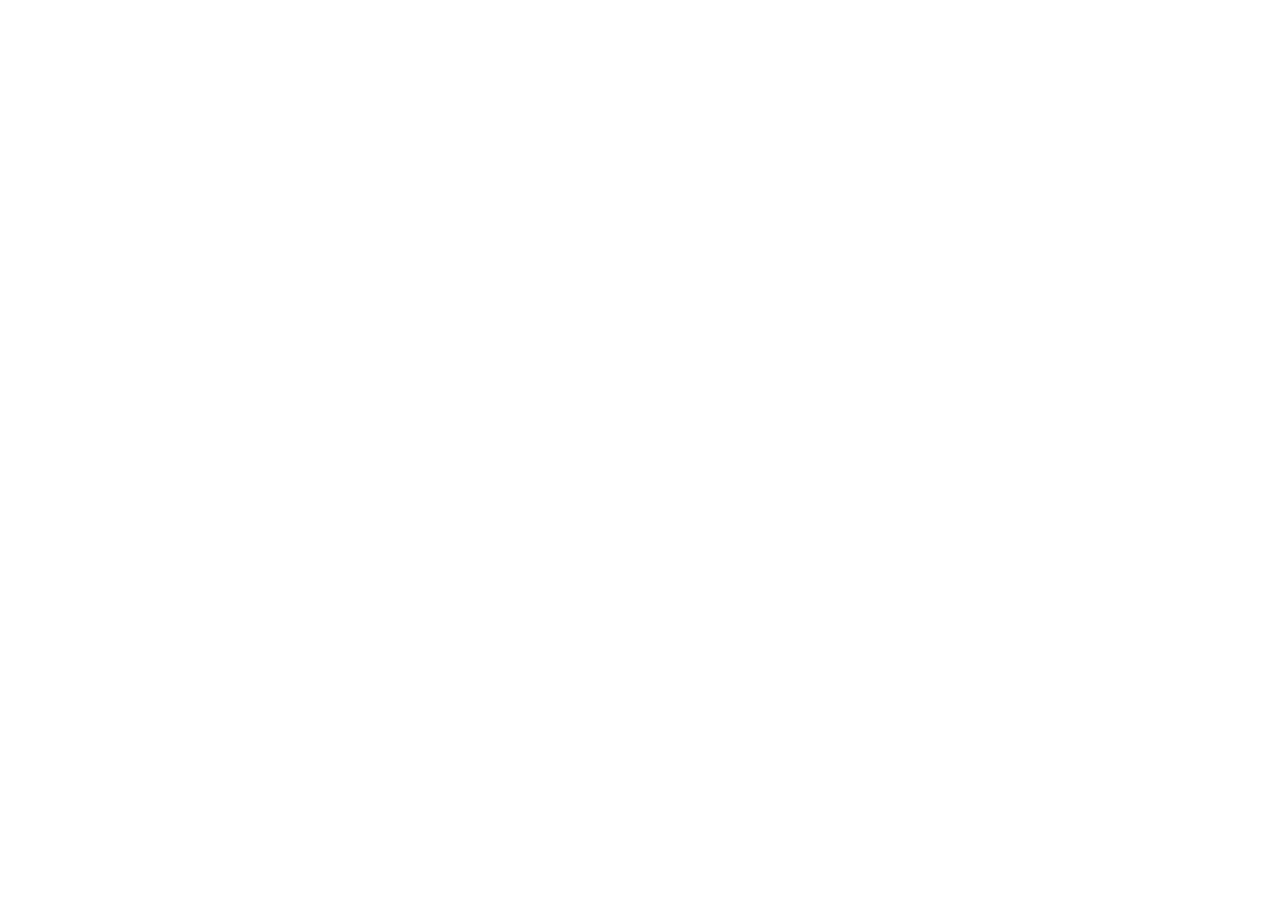
==== commit 075510a5: "Update index.html" ====
--- a/index.html
+++ b/index.html
@@ -1,13 +1,14 @@
 <!doctype html>
 <html lang="en">
-  <head>
-    <meta charset="UTF-8" />
-    <meta name="viewport" content="width=device-width, initial-scale=1.0" />
-    <title>TR808 Subscription</title>
-    <script type="module" crossorigin src="./assets/index-DbTyo5uP.js"></script>
-    <link rel="stylesheet" crossorigin href="./assets/index-BvVRA0I_.css">
-  </head>
-  <body>
+<head>
+<meta charset="UTF-8" />
+<meta name="viewport" content="width=device-width, initial-scale=1.0" />
+<title>TR808 Subscription</title>
+<script type="module" crossorigin src="./assets/index-m5Ux0c71.js"></script>
+<link rel="stylesheet" crossorigin href="./assets/index-BvVRAOI_.css">
+<script src="https://static.memberstack.com/scripts/v1/memberstack.js" data-memberstack-id="pk_bd7b12b1a04dead0f9"></script>
+</head>
+<body>
     <div id="root"></div>
-  </body>
+</body>
 </html>
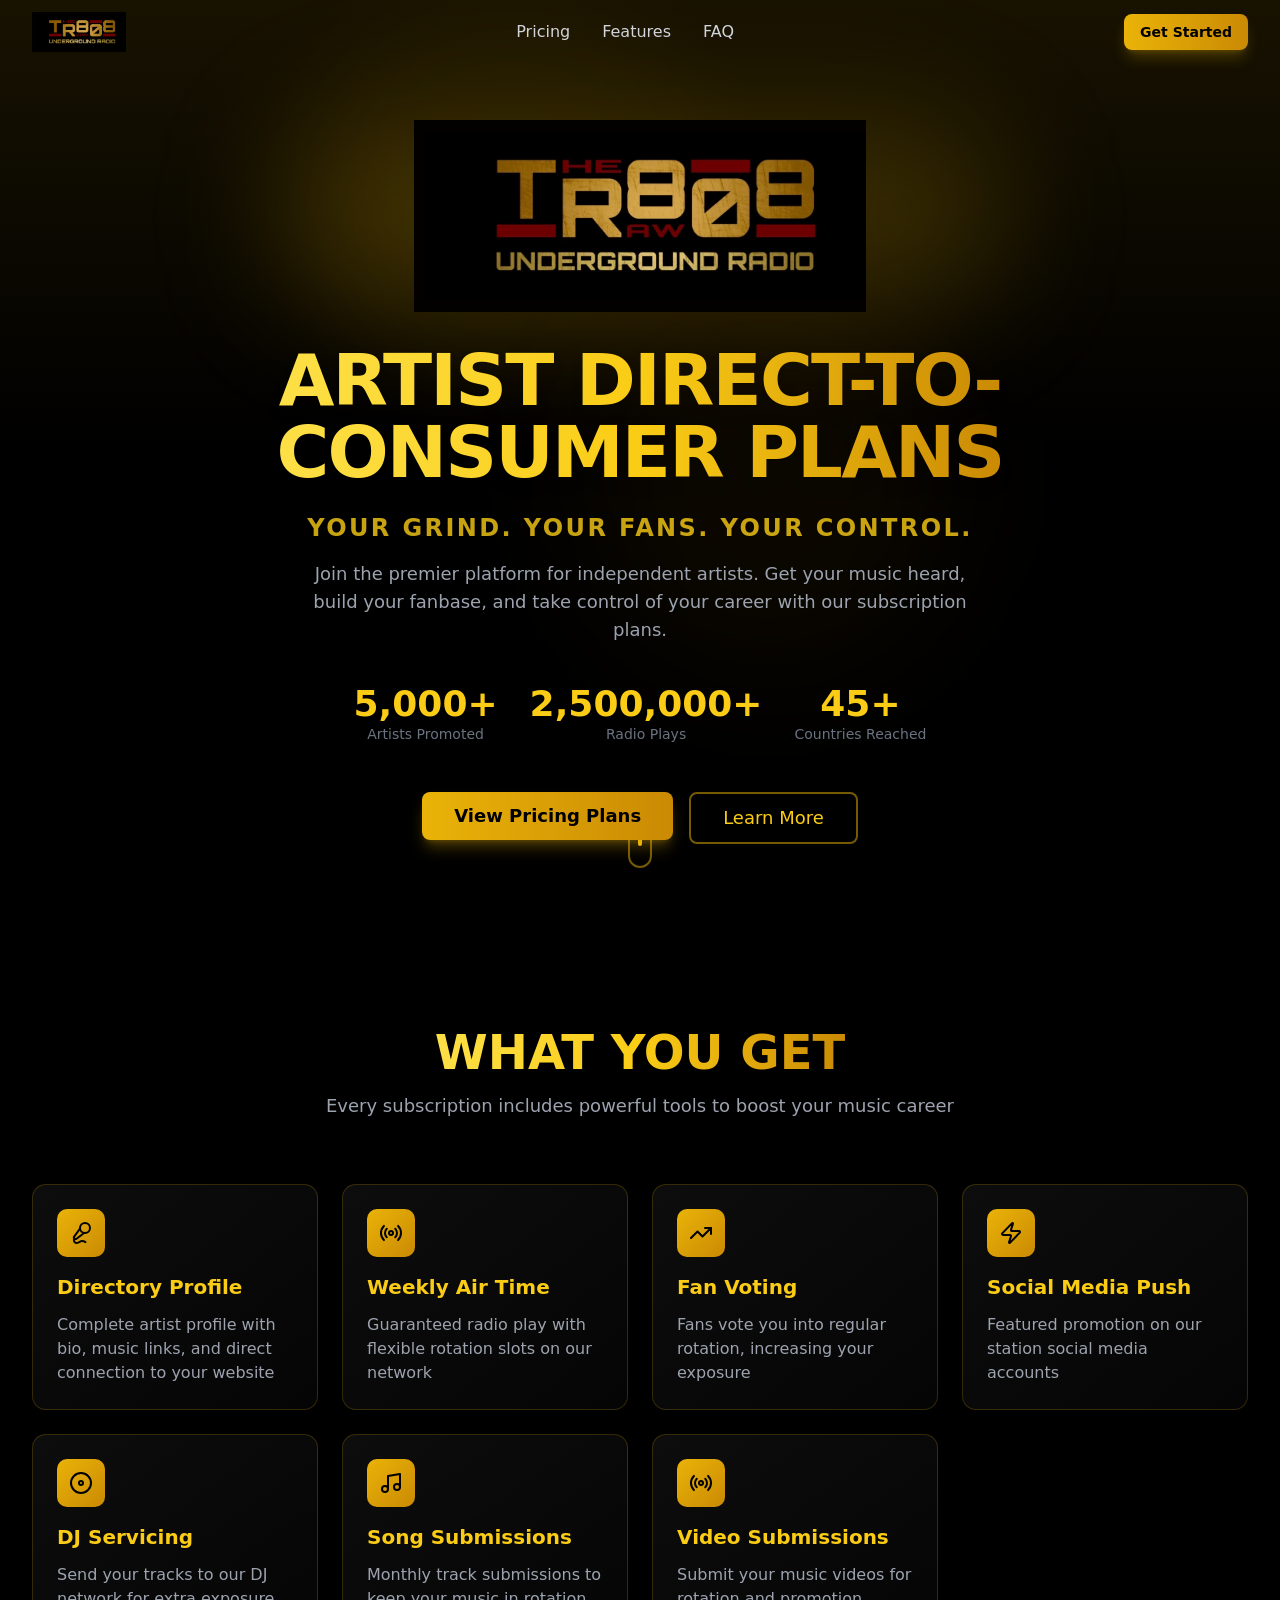
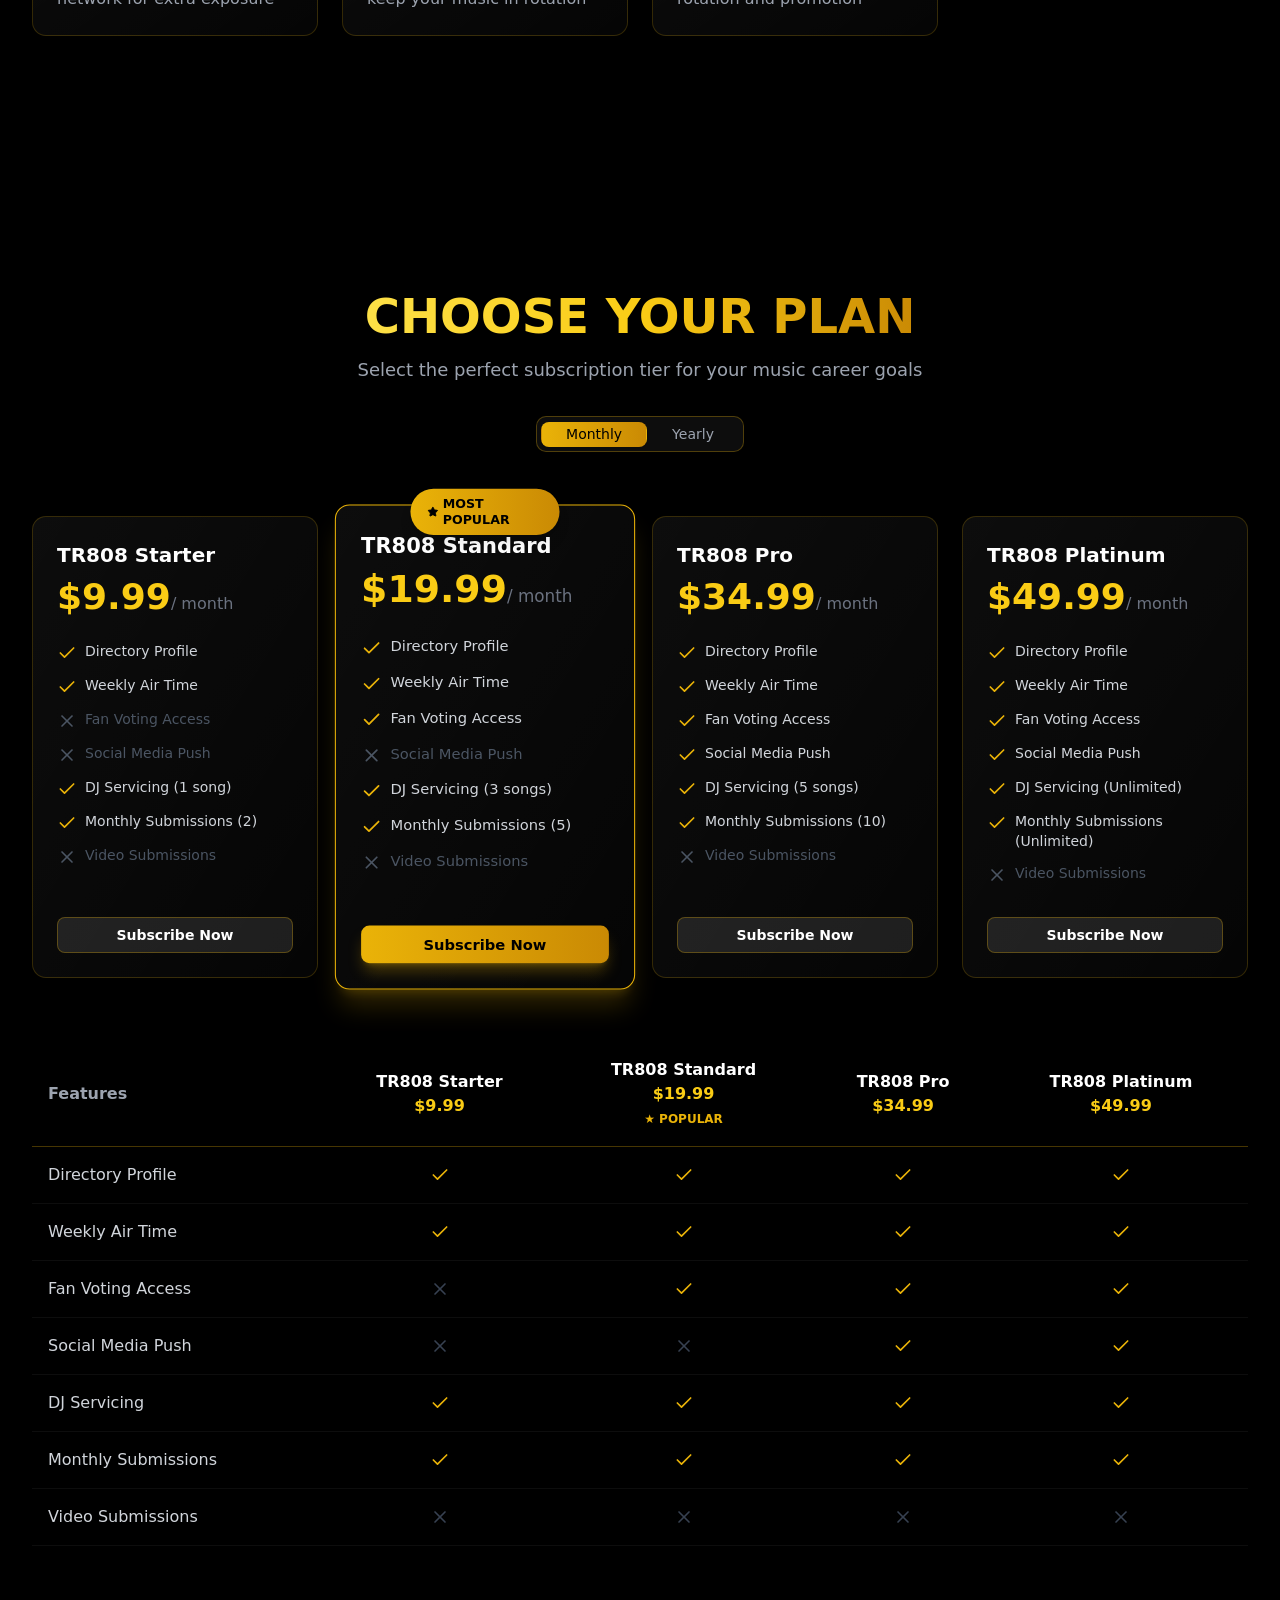
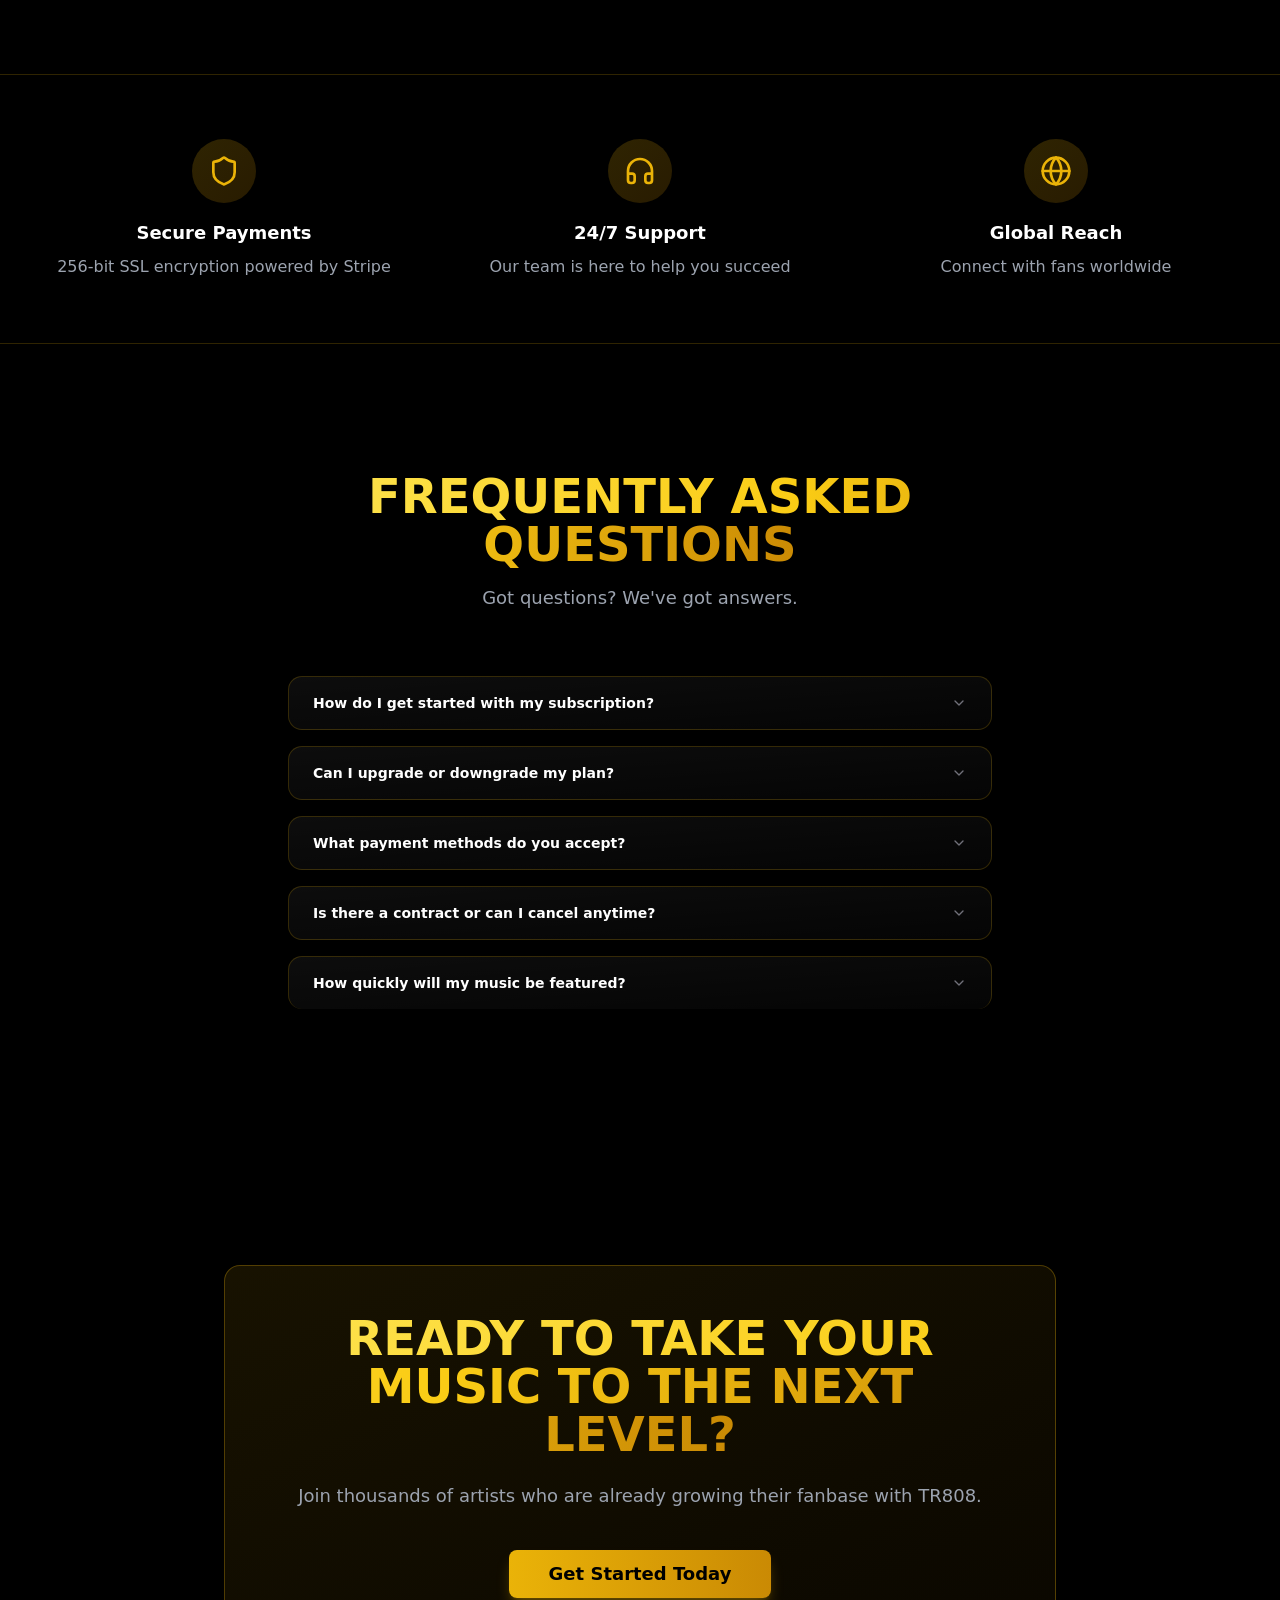
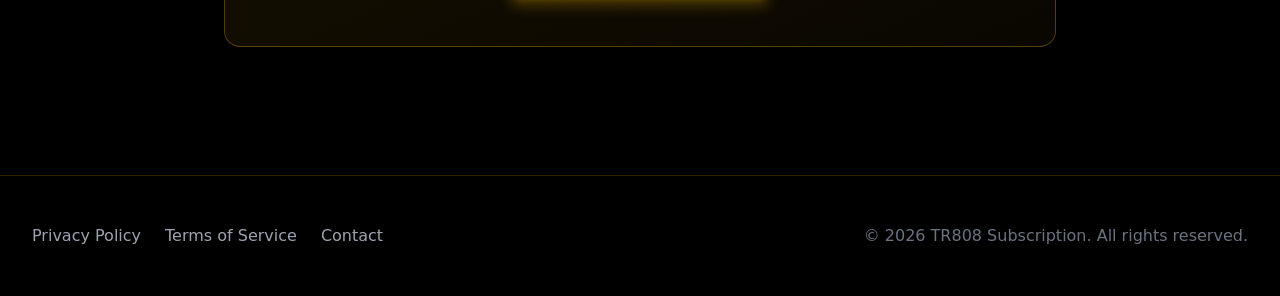
==== commit 6296d704: "Add files via upload MemberStack code in backend" ====
--- a/index.html
+++ b/index.html
@@ -1,14 +1,13 @@
 <!doctype html>
 <html lang="en">
-<head>
-<meta charset="UTF-8" />
-<meta name="viewport" content="width=device-width, initial-scale=1.0" />
-<title>TR808 Subscription</title>
-<script type="module" crossorigin src="./assets/index-m5Ux0c71.js"></script>
-<link rel="stylesheet" crossorigin href="./assets/index-BvVRAOI_.css">
-<script src="https://static.memberstack.com/scripts/v1/memberstack.js" data-memberstack-id="pk_bd7b12b1a04dead0f9"></script>
-</head>
-<body>
+  <head>
+    <meta charset="UTF-8" />
+    <meta name="viewport" content="width=device-width, initial-scale=1.0" />
+    <title>TR808 Subscription</title>
+    <script type="module" crossorigin src="./assets/index-m5Ux0c7l.js"></script>
+    <link rel="stylesheet" crossorigin href="./assets/index-BvVRA0I_.css">
+  </head>
+  <body>
     <div id="root"></div>
-</body>
+  </body>
 </html>
--- a/assets/index-BvVRA0I_.css
+++ b/assets/index-BvVRA0I_.css
@@ -0,0 +1 @@
+*,:before,:after{--tw-border-spacing-x: 0;--tw-border-spacing-y: 0;--tw-translate-x: 0;--tw-translate-y: 0;--tw-rotate: 0;--tw-skew-x: 0;--tw-skew-y: 0;--tw-scale-x: 1;--tw-scale-y: 1;--tw-pan-x: ;--tw-pan-y: ;--tw-pinch-zoom: ;--tw-scroll-snap-strictness: proximity;--tw-gradient-from-position: ;--tw-gradient-via-position: ;--tw-gradient-to-position: ;--tw-ordinal: ;--tw-slashed-zero: ;--tw-numeric-figure: ;--tw-numeric-spacing: ;--tw-numeric-fraction: ;--tw-ring-inset: ;--tw-ring-offset-width: 0px;--tw-ring-offset-color: #fff;--tw-ring-color: rgb(59 130 246 / .5);--tw-ring-offset-shadow: 0 0 #0000;--tw-ring-shadow: 0 0 #0000;--tw-shadow: 0 0 #0000;--tw-shadow-colored: 0 0 #0000;--tw-blur: ;--tw-brightness: ;--tw-contrast: ;--tw-grayscale: ;--tw-hue-rotate: ;--tw-invert: ;--tw-saturate: ;--tw-sepia: ;--tw-drop-shadow: ;--tw-backdrop-blur: ;--tw-backdrop-brightness: ;--tw-backdrop-contrast: ;--tw-backdrop-grayscale: ;--tw-backdrop-hue-rotate: ;--tw-backdrop-invert: ;--tw-backdrop-opacity: ;--tw-backdrop-saturate: ;--tw-backdrop-sepia: ;--tw-contain-size: ;--tw-contain-layout: ;--tw-contain-paint: ;--tw-contain-style: }::backdrop{--tw-border-spacing-x: 0;--tw-border-spacing-y: 0;--tw-translate-x: 0;--tw-translate-y: 0;--tw-rotate: 0;--tw-skew-x: 0;--tw-skew-y: 0;--tw-scale-x: 1;--tw-scale-y: 1;--tw-pan-x: ;--tw-pan-y: ;--tw-pinch-zoom: ;--tw-scroll-snap-strictness: proximity;--tw-gradient-from-position: ;--tw-gradient-via-position: ;--tw-gradient-to-position: ;--tw-ordinal: ;--tw-slashed-zero: ;--tw-numeric-figure: ;--tw-numeric-spacing: ;--tw-numeric-fraction: ;--tw-ring-inset: ;--tw-ring-offset-width: 0px;--tw-ring-offset-color: #fff;--tw-ring-color: rgb(59 130 246 / .5);--tw-ring-offset-shadow: 0 0 #0000;--tw-ring-shadow: 0 0 #0000;--tw-shadow: 0 0 #0000;--tw-shadow-colored: 0 0 #0000;--tw-blur: ;--tw-brightness: ;--tw-contrast: ;--tw-grayscale: ;--tw-hue-rotate: ;--tw-invert: ;--tw-saturate: ;--tw-sepia: ;--tw-drop-shadow: ;--tw-backdrop-blur: ;--tw-backdrop-brightness: ;--tw-backdrop-contrast: ;--tw-backdrop-grayscale: ;--tw-backdrop-hue-rotate: ;--tw-backdrop-invert: ;--tw-backdrop-opacity: ;--tw-backdrop-saturate: ;--tw-backdrop-sepia: ;--tw-contain-size: ;--tw-contain-layout: ;--tw-contain-paint: ;--tw-contain-style: }*,:before,:after{box-sizing:border-box;border-width:0;border-style:solid;border-color:#e5e7eb}:before,:after{--tw-content: ""}html,:host{line-height:1.5;-webkit-text-size-adjust:100%;-moz-tab-size:4;-o-tab-size:4;tab-size:4;font-family:ui-sans-serif,system-ui,sans-serif,"Apple Color Emoji","Segoe UI Emoji",Segoe UI Symbol,"Noto Color Emoji";font-feature-settings:normal;font-variation-settings:normal;-webkit-tap-highlight-color:transparent}body{margin:0;line-height:inherit}hr{height:0;color:inherit;border-top-width:1px}abbr:where([title]){-webkit-text-decoration:underline dotted;text-decoration:underline dotted}h1,h2,h3,h4,h5,h6{font-size:inherit;font-weight:inherit}a{color:inherit;text-decoration:inherit}b,strong{font-weight:bolder}code,kbd,samp,pre{font-family:ui-monospace,SFMono-Regular,Menlo,Monaco,Consolas,Liberation Mono,Courier New,monospace;font-feature-settings:normal;font-variation-settings:normal;font-size:1em}small{font-size:80%}sub,sup{font-size:75%;line-height:0;position:relative;vertical-align:baseline}sub{bottom:-.25em}sup{top:-.5em}table{text-indent:0;border-color:inherit;border-collapse:collapse}button,input,optgroup,select,textarea{font-family:inherit;font-feature-settings:inherit;font-variation-settings:inherit;font-size:100%;font-weight:inherit;line-height:inherit;letter-spacing:inherit;color:inherit;margin:0;padding:0}button,select{text-transform:none}button,input:where([type=button]),input:where([type=reset]),input:where([type=submit]){-webkit-appearance:button;background-color:transparent;background-image:none}:-moz-focusring{outline:auto}:-moz-ui-invalid{box-shadow:none}progress{vertical-align:baseline}::-webkit-inner-spin-button,::-webkit-outer-spin-button{height:auto}[type=search]{-webkit-appearance:textfield;outline-offset:-2px}::-webkit-search-decoration{-webkit-appearance:none}::-webkit-file-upload-button{-webkit-appearance:button;font:inherit}summary{display:list-item}blockquote,dl,dd,h1,h2,h3,h4,h5,h6,hr,figure,p,pre{margin:0}fieldset{margin:0;padding:0}legend{padding:0}ol,ul,menu{list-style:none;margin:0;padding:0}dialog{padding:0}textarea{resize:vertical}input::-moz-placeholder,textarea::-moz-placeholder{opacity:1;color:#9ca3af}input::placeholder,textarea::placeholder{opacity:1;color:#9ca3af}button,[role=button]{cursor:pointer}:disabled{cursor:default}img,svg,video,canvas,audio,iframe,embed,object{display:block;vertical-align:middle}img,video{max-width:100%;height:auto}[hidden]:where(:not([hidden=until-found])){display:none}:root{--background: 0 0% 100%;--foreground: 240 10% 3.9%;--card: 0 0% 100%;--card-foreground: 240 10% 3.9%;--popover: 0 0% 100%;--popover-foreground: 240 10% 3.9%;--primary: 240 5.9% 10%;--primary-foreground: 0 0% 98%;--secondary: 240 4.8% 95.9%;--secondary-foreground: 240 5.9% 10%;--muted: 240 4.8% 95.9%;--muted-foreground: 240 3.8% 46.1%;--accent: 240 4.8% 95.9%;--accent-foreground: 240 5.9% 10%;--destructive: 0 84.2% 60.2%;--destructive-foreground: 0 0% 98%;--border: 240 5.9% 90%;--input: 240 5.9% 90%;--ring: 240 5.9% 10%;--radius: .625rem;--sidebar-background: 0 0% 98%;--sidebar-foreground: 240 5.3% 26.1%;--sidebar-primary: 240 5.9% 10%;--sidebar-primary-foreground: 0 0% 98%;--sidebar-accent: 240 4.8% 95.9%;--sidebar-accent-foreground: 240 5.9% 10%;--sidebar-border: 220 13% 91%;--sidebar-ring: 217.2 91.2% 59.8%}.dark{--background: 240 10% 3.9%;--foreground: 0 0% 98%;--card: 240 10% 3.9%;--card-foreground: 0 0% 98%;--popover: 240 10% 3.9%;--popover-foreground: 0 0% 98%;--primary: 0 0% 98%;--primary-foreground: 240 5.9% 10%;--secondary: 240 3.7% 15.9%;--secondary-foreground: 0 0% 98%;--muted: 240 3.7% 15.9%;--muted-foreground: 240 5% 64.9%;--accent: 240 3.7% 15.9%;--accent-foreground: 0 0% 98%;--destructive: 0 62.8% 30.6%;--destructive-foreground: 0 0% 98%;--border: 240 3.7% 15.9%;--input: 240 3.7% 15.9%;--ring: 240 4.9% 83.9%;--sidebar-background: 240 5.9% 10%;--sidebar-foreground: 240 4.8% 95.9%;--sidebar-primary: 224.3 76.3% 48%;--sidebar-primary-foreground: 0 0% 100%;--sidebar-accent: 240 3.7% 15.9%;--sidebar-accent-foreground: 240 4.8% 95.9%;--sidebar-border: 240 3.7% 15.9%;--sidebar-ring: 217.2 91.2% 59.8%}*{border-color:hsl(var(--border))}html{scroll-behavior:smooth}body{--tw-bg-opacity: 1;background-color:rgb(0 0 0 / var(--tw-bg-opacity, 1));--tw-text-opacity: 1;color:rgb(255 255 255 / var(--tw-text-opacity, 1));font-family:Inter,system-ui,-apple-system,sans-serif}.sr-only{position:absolute;width:1px;height:1px;padding:0;margin:-1px;overflow:hidden;clip:rect(0,0,0,0);white-space:nowrap;border-width:0}.pointer-events-none{pointer-events:none}.visible{visibility:visible}.invisible{visibility:hidden}.fixed{position:fixed}.absolute{position:absolute}.relative{position:relative}.inset-0{inset:0}.inset-x-0{left:0;right:0}.inset-y-0{top:0;bottom:0}.-bottom-12{bottom:-3rem}.-left-12{left:-3rem}.-right-12{right:-3rem}.-top-12{top:-3rem}.-top-4{top:-1rem}.bottom-0{bottom:0}.bottom-1\/4{bottom:25%}.bottom-8{bottom:2rem}.left-0{left:0}.left-1\/2{left:50%}.left-1\/4{left:25%}.left-2{left:.5rem}.left-\[50\%\]{left:50%}.right-0{right:0}.right-1{right:.25rem}.right-1\/4{right:25%}.right-2{right:.5rem}.right-3{right:.75rem}.right-4{right:1rem}.top-0{top:0}.top-1\.5{top:.375rem}.top-1\/2{top:50%}.top-3\.5{top:.875rem}.top-4{top:1rem}.top-\[1px\]{top:1px}.top-\[50\%\]{top:50%}.top-\[60\%\]{top:60%}.top-full{top:100%}.isolate{isolation:isolate}.z-0{z-index:0}.z-10{z-index:10}.z-20{z-index:20}.z-50{z-index:50}.z-\[1\]{z-index:1}.order-first{order:-9999}.order-last{order:9999}.col-start-2{grid-column-start:2}.row-span-2{grid-row:span 2 / span 2}.row-start-1{grid-row-start:1}.\!m-0{margin:0!important}.-mx-1{margin-left:-.25rem;margin-right:-.25rem}.-my-2{margin-top:-.5rem;margin-bottom:-.5rem}.mx-2{margin-left:.5rem;margin-right:.5rem}.mx-3\.5{margin-left:.875rem;margin-right:.875rem}.mx-auto{margin-left:auto;margin-right:auto}.my-0{margin-top:0;margin-bottom:0}.my-0\.5{margin-top:.125rem;margin-bottom:.125rem}.my-1{margin-top:.25rem;margin-bottom:.25rem}.-ml-4{margin-left:-1rem}.-mt-4{margin-top:-1rem}.mb-10{margin-bottom:2.5rem}.mb-12{margin-bottom:3rem}.mb-16{margin-bottom:4rem}.mb-2{margin-bottom:.5rem}.mb-3{margin-bottom:.75rem}.mb-4{margin-bottom:1rem}.mb-6{margin-bottom:1.5rem}.mb-8{margin-bottom:2rem}.ml-1{margin-left:.25rem}.ml-4{margin-left:1rem}.ml-auto{margin-left:auto}.mr-2{margin-right:.5rem}.mt-0\.5{margin-top:.125rem}.mt-1\.5{margin-top:.375rem}.mt-16{margin-top:4rem}.mt-2{margin-top:.5rem}.mt-4{margin-top:1rem}.mt-auto{margin-top:auto}.line-clamp-1{overflow:hidden;display:-webkit-box;-webkit-box-orient:vertical;-webkit-line-clamp:1}.line-clamp-2{overflow:hidden;display:-webkit-box;-webkit-box-orient:vertical;-webkit-line-clamp:2}.block{display:block}.flex{display:flex}.inline-flex{display:inline-flex}.table{display:table}.table-caption{display:table-caption}.table-cell{display:table-cell}.table-row{display:table-row}.grid{display:grid}.hidden{display:none}.aspect-square{aspect-ratio:1 / 1}.aspect-video{aspect-ratio:16 / 9}.size-10{width:2.5rem;height:2.5rem}.size-2{width:.5rem;height:.5rem}.size-2\.5{width:.625rem;height:.625rem}.size-3{width:.75rem;height:.75rem}.size-3\.5{width:.875rem;height:.875rem}.size-4{width:1rem;height:1rem}.size-6{width:1.5rem;height:1.5rem}.size-7{width:1.75rem;height:1.75rem}.size-8{width:2rem;height:2rem}.size-9{width:2.25rem;height:2.25rem}.size-auto{width:auto;height:auto}.size-full{width:100%;height:100%}.h-1\.5{height:.375rem}.h-10{height:2.5rem}.h-12{height:3rem}.h-16{height:4rem}.h-2{height:.5rem}.h-2\.5{height:.625rem}.h-32{height:8rem}.h-4{height:1rem}.h-5{height:1.25rem}.h-6{height:1.5rem}.h-7{height:1.75rem}.h-8{height:2rem}.h-9{height:2.25rem}.h-96{height:24rem}.h-\[1\.15rem\]{height:1.15rem}.h-\[calc\(100\%-1px\)\]{height:calc(100% - 1px)}.h-\[var\(--radix-navigation-menu-viewport-height\)\]{height:var(--radix-navigation-menu-viewport-height)}.h-\[var\(--radix-select-trigger-height\)\]{height:var(--radix-select-trigger-height)}.h-auto{height:auto}.h-full{height:100%}.h-px{height:1px}.h-svh{height:100svh}.max-h-\[300px\]{max-height:300px}.min-h-0{min-height:0px}.min-h-16{min-height:4rem}.min-h-4{min-height:1rem}.min-h-screen{min-height:100vh}.min-h-svh{min-height:100svh}.w-0{width:0px}.w-1{width:.25rem}.w-12{width:3rem}.w-16{width:4rem}.w-2{width:.5rem}.w-2\.5{width:.625rem}.w-3{width:.75rem}.w-3\/4{width:75%}.w-4{width:1rem}.w-5{width:1.25rem}.w-6{width:1.5rem}.w-64{width:16rem}.w-72{width:18rem}.w-8{width:2rem}.w-9{width:2.25rem}.w-96{width:24rem}.w-\[100px\]{width:100px}.w-auto{width:auto}.w-fit{width:-moz-fit-content;width:fit-content}.w-full{width:100%}.w-max{width:-moz-max-content;width:max-content}.w-px{width:1px}.min-w-0{min-width:0px}.min-w-10{min-width:2.5rem}.min-w-5{min-width:1.25rem}.min-w-8{min-width:2rem}.min-w-9{min-width:2.25rem}.min-w-\[12rem\]{min-width:12rem}.min-w-\[8rem\]{min-width:8rem}.min-w-\[var\(--radix-select-trigger-width\)\]{min-width:var(--radix-select-trigger-width)}.max-w-2xl{max-width:42rem}.max-w-3xl{max-width:48rem}.max-w-4xl{max-width:56rem}.max-w-7xl{max-width:80rem}.max-w-\[calc\(100\%-2rem\)\]{max-width:calc(100% - 2rem)}.max-w-max{max-width:-moz-max-content;max-width:max-content}.max-w-sm{max-width:24rem}.flex-1{flex:1 1 0%}.flex-shrink-0,.shrink-0{flex-shrink:0}.flex-grow,.grow{flex-grow:1}.grow-0{flex-grow:0}.basis-full{flex-basis:100%}.caption-bottom{caption-side:bottom}.border-collapse{border-collapse:collapse}.-translate-x-1\/2{--tw-translate-x: -50%;transform:translate(var(--tw-translate-x),var(--tw-translate-y)) rotate(var(--tw-rotate)) skew(var(--tw-skew-x)) skewY(var(--tw-skew-y)) scaleX(var(--tw-scale-x)) scaleY(var(--tw-scale-y))}.-translate-x-px{--tw-translate-x: -1px;transform:translate(var(--tw-translate-x),var(--tw-translate-y)) rotate(var(--tw-rotate)) skew(var(--tw-skew-x)) skewY(var(--tw-skew-y)) scaleX(var(--tw-scale-x)) scaleY(var(--tw-scale-y))}.-translate-y-1\/2{--tw-translate-y: -50%;transform:translate(var(--tw-translate-x),var(--tw-translate-y)) rotate(var(--tw-rotate)) skew(var(--tw-skew-x)) skewY(var(--tw-skew-y)) scaleX(var(--tw-scale-x)) scaleY(var(--tw-scale-y))}.translate-x-\[-50\%\]{--tw-translate-x: -50%;transform:translate(var(--tw-translate-x),var(--tw-translate-y)) rotate(var(--tw-rotate)) skew(var(--tw-skew-x)) skewY(var(--tw-skew-y)) scaleX(var(--tw-scale-x)) scaleY(var(--tw-scale-y))}.translate-x-px{--tw-translate-x: 1px;transform:translate(var(--tw-translate-x),var(--tw-translate-y)) rotate(var(--tw-rotate)) skew(var(--tw-skew-x)) skewY(var(--tw-skew-y)) scaleX(var(--tw-scale-x)) scaleY(var(--tw-scale-y))}.translate-y-0\.5{--tw-translate-y: .125rem;transform:translate(var(--tw-translate-x),var(--tw-translate-y)) rotate(var(--tw-rotate)) skew(var(--tw-skew-x)) skewY(var(--tw-skew-y)) scaleX(var(--tw-scale-x)) scaleY(var(--tw-scale-y))}.translate-y-\[-50\%\]{--tw-translate-y: -50%;transform:translate(var(--tw-translate-x),var(--tw-translate-y)) rotate(var(--tw-rotate)) skew(var(--tw-skew-x)) skewY(var(--tw-skew-y)) scaleX(var(--tw-scale-x)) scaleY(var(--tw-scale-y))}.translate-y-\[calc\(-50\%_-_2px\)\]{--tw-translate-y: calc(-50% - 2px) ;transform:translate(var(--tw-translate-x),var(--tw-translate-y)) rotate(var(--tw-rotate)) skew(var(--tw-skew-x)) skewY(var(--tw-skew-y)) scaleX(var(--tw-scale-x)) scaleY(var(--tw-scale-y))}.rotate-45{--tw-rotate: 45deg;transform:translate(var(--tw-translate-x),var(--tw-translate-y)) rotate(var(--tw-rotate)) skew(var(--tw-skew-x)) skewY(var(--tw-skew-y)) scaleX(var(--tw-scale-x)) scaleY(var(--tw-scale-y))}.rotate-90{--tw-rotate: 90deg;transform:translate(var(--tw-translate-x),var(--tw-translate-y)) rotate(var(--tw-rotate)) skew(var(--tw-skew-x)) skewY(var(--tw-skew-y)) scaleX(var(--tw-scale-x)) scaleY(var(--tw-scale-y))}.scale-105{--tw-scale-x: 1.05;--tw-scale-y: 1.05;transform:translate(var(--tw-translate-x),var(--tw-translate-y)) rotate(var(--tw-rotate)) skew(var(--tw-skew-x)) skewY(var(--tw-skew-y)) scaleX(var(--tw-scale-x)) scaleY(var(--tw-scale-y))}.transform{transform:translate(var(--tw-translate-x),var(--tw-translate-y)) rotate(var(--tw-rotate)) skew(var(--tw-skew-x)) skewY(var(--tw-skew-y)) scaleX(var(--tw-scale-x)) scaleY(var(--tw-scale-y))}@keyframes bounce{0%,to{transform:translateY(-25%);animation-timing-function:cubic-bezier(.8,0,1,1)}50%{transform:none;animation-timing-function:cubic-bezier(0,0,.2,1)}}.animate-bounce{animation:bounce 1s infinite}@keyframes caret-blink{0%,70%,to{opacity:1}20%,50%{opacity:0}}.animate-caret-blink{animation:caret-blink 1.25s ease-out infinite}@keyframes pulse{50%{opacity:.5}}.animate-pulse{animation:pulse 2s cubic-bezier(.4,0,.6,1) infinite}@keyframes spin{to{transform:rotate(360deg)}}.animate-spin{animation:spin 1s linear infinite}.cursor-default{cursor:default}.cursor-text{cursor:text}.touch-none{touch-action:none}.select-none{-webkit-user-select:none;-moz-user-select:none;user-select:none}.resize-none{resize:none}.scroll-my-1{scroll-margin-top:.25rem;scroll-margin-bottom:.25rem}.scroll-py-1{scroll-padding-top:.25rem;scroll-padding-bottom:.25rem}.list-disc{list-style-type:disc}.list-none{list-style-type:none}.auto-rows-min{grid-auto-rows:min-content}.grid-cols-1{grid-template-columns:repeat(1,minmax(0,1fr))}.grid-cols-\[0_1fr\]{grid-template-columns:0 1fr}.grid-rows-\[auto_auto\]{grid-template-rows:auto auto}.flex-row{flex-direction:row}.flex-col{flex-direction:column}.flex-col-reverse{flex-direction:column-reverse}.flex-wrap{flex-wrap:wrap}.place-content-center{place-content:center}.items-start{align-items:flex-start}.items-end{align-items:flex-end}.items-center{align-items:center}.items-stretch{align-items:stretch}.justify-start{justify-content:flex-start}.justify-center{justify-content:center}.justify-between{justify-content:space-between}.justify-items-start{justify-items:start}.gap-0\.5{gap:.125rem}.gap-1{gap:.25rem}.gap-1\.5{gap:.375rem}.gap-2{gap:.5rem}.gap-2\.5{gap:.625rem}.gap-3{gap:.75rem}.gap-4{gap:1rem}.gap-6{gap:1.5rem}.gap-7{gap:1.75rem}.gap-8{gap:2rem}.gap-\[--spacing\(var\(--gap\)\)\]{gap:var(--spacing(var(--gap)))}.gap-y-0\.5{row-gap:.125rem}.space-x-6>:not([hidden])~:not([hidden]){--tw-space-x-reverse: 0;margin-right:calc(1.5rem * var(--tw-space-x-reverse));margin-left:calc(1.5rem * calc(1 - var(--tw-space-x-reverse)))}.space-x-8>:not([hidden])~:not([hidden]){--tw-space-x-reverse: 0;margin-right:calc(2rem * var(--tw-space-x-reverse));margin-left:calc(2rem * calc(1 - var(--tw-space-x-reverse)))}.space-y-3>:not([hidden])~:not([hidden]){--tw-space-y-reverse: 0;margin-top:calc(.75rem * calc(1 - var(--tw-space-y-reverse)));margin-bottom:calc(.75rem * var(--tw-space-y-reverse))}.space-y-4>:not([hidden])~:not([hidden]){--tw-space-y-reverse: 0;margin-top:calc(1rem * calc(1 - var(--tw-space-y-reverse)));margin-bottom:calc(1rem * var(--tw-space-y-reverse))}.self-start{align-self:flex-start}.self-stretch{align-self:stretch}.justify-self-end{justify-self:end}.overflow-auto{overflow:auto}.overflow-hidden{overflow:hidden}.overflow-x-auto{overflow-x:auto}.overflow-y-auto{overflow-y:auto}.overflow-x-hidden{overflow-x:hidden}.whitespace-nowrap{white-space:nowrap}.text-balance{text-wrap:balance}.break-words{overflow-wrap:break-word}.rounded-2xl{border-radius:1rem}.rounded-\[2px\]{border-radius:2px}.rounded-\[4px\]{border-radius:4px}.rounded-\[calc\(var\(--radius\)-5px\)\]{border-radius:calc(var(--radius) - 5px)}.rounded-\[inherit\]{border-radius:inherit}.rounded-full{border-radius:9999px}.rounded-lg{border-radius:var(--radius)}.rounded-md{border-radius:calc(var(--radius) - 2px)}.rounded-none{border-radius:0}.rounded-sm{border-radius:calc(var(--radius) - 4px)}.rounded-xl{border-radius:calc(var(--radius) + 4px)}.rounded-xs{border-radius:calc(var(--radius) - 6px)}.rounded-l-md{border-top-left-radius:calc(var(--radius) - 2px);border-bottom-left-radius:calc(var(--radius) - 2px)}.rounded-r-md{border-top-right-radius:calc(var(--radius) - 2px);border-bottom-right-radius:calc(var(--radius) - 2px)}.rounded-tl-sm{border-top-left-radius:calc(var(--radius) - 4px)}.border{border-width:1px}.border-0{border-width:0px}.border-2{border-width:2px}.border-\[1\.5px\]{border-width:1.5px}.border-y{border-top-width:1px;border-bottom-width:1px}.border-b{border-bottom-width:1px}.border-l{border-left-width:1px}.border-r{border-right-width:1px}.border-t{border-top-width:1px}.border-dashed{border-style:dashed}.border-border{border-color:hsl(var(--border))}.border-border\/50{border-color:hsl(var(--border) / .5)}.border-input{border-color:hsl(var(--input))}.border-primary{border-color:hsl(var(--primary))}.border-sidebar-border{border-color:hsl(var(--sidebar-border))}.border-transparent{border-color:transparent}.border-white\/5{border-color:#ffffff0d}.border-yellow-500{--tw-border-opacity: 1;border-color:rgb(234 179 8 / var(--tw-border-opacity, 1))}.border-yellow-500\/20{border-color:#eab30833}.border-yellow-500\/30{border-color:#eab3084d}.border-yellow-500\/50{border-color:#eab30880}.border-l-transparent{border-left-color:transparent}.border-t-transparent{border-top-color:transparent}.bg-accent{background-color:hsl(var(--accent))}.bg-background{background-color:hsl(var(--background))}.bg-black{--tw-bg-opacity: 1;background-color:rgb(0 0 0 / var(--tw-bg-opacity, 1))}.bg-black\/50{background-color:#00000080}.bg-black\/95{background-color:#000000f2}.bg-border{background-color:hsl(var(--border))}.bg-card{background-color:hsl(var(--card))}.bg-destructive{--tw-bg-opacity: 1;background-color:hsl(var(--destructive) / var(--tw-bg-opacity, 1))}.bg-foreground{background-color:hsl(var(--foreground))}.bg-input{background-color:hsl(var(--input))}.bg-muted{background-color:hsl(var(--muted))}.bg-muted\/50{background-color:hsl(var(--muted) / .5)}.bg-popover{background-color:hsl(var(--popover))}.bg-primary{background-color:hsl(var(--primary))}.bg-primary\/20{background-color:hsl(var(--primary) / .2)}.bg-secondary{background-color:hsl(var(--secondary))}.bg-sidebar{background-color:hsl(var(--sidebar-background))}.bg-sidebar-border{background-color:hsl(var(--sidebar-border))}.bg-transparent{background-color:transparent}.bg-white{--tw-bg-opacity: 1;background-color:rgb(255 255 255 / var(--tw-bg-opacity, 1))}.bg-white\/10{background-color:#ffffff1a}.bg-white\/5{background-color:#ffffff0d}.bg-yellow-500{--tw-bg-opacity: 1;background-color:rgb(234 179 8 / var(--tw-bg-opacity, 1))}.bg-yellow-500\/20{background-color:#eab30833}.bg-yellow-500\/5{background-color:#eab3080d}.bg-yellow-600\/5{background-color:#ca8a040d}.bg-gradient-to-b{background-image:linear-gradient(to bottom,var(--tw-gradient-stops))}.bg-gradient-to-br{background-image:linear-gradient(to bottom right,var(--tw-gradient-stops))}.bg-gradient-to-r{background-image:linear-gradient(to right,var(--tw-gradient-stops))}.from-white\/5{--tw-gradient-from: rgb(255 255 255 / .05) var(--tw-gradient-from-position);--tw-gradient-to: rgb(255 255 255 / 0) var(--tw-gradient-to-position);--tw-gradient-stops: var(--tw-gradient-from), var(--tw-gradient-to)}.from-yellow-300{--tw-gradient-from: #fde047 var(--tw-gradient-from-position);--tw-gradient-to: rgb(253 224 71 / 0) var(--tw-gradient-to-position);--tw-gradient-stops: var(--tw-gradient-from), var(--tw-gradient-to)}.from-yellow-500{--tw-gradient-from: #eab308 var(--tw-gradient-from-position);--tw-gradient-to: rgb(234 179 8 / 0) var(--tw-gradient-to-position);--tw-gradient-stops: var(--tw-gradient-from), var(--tw-gradient-to)}.from-yellow-500\/10{--tw-gradient-from: rgb(234 179 8 / .1) var(--tw-gradient-from-position);--tw-gradient-to: rgb(234 179 8 / 0) var(--tw-gradient-to-position);--tw-gradient-stops: var(--tw-gradient-from), var(--tw-gradient-to)}.from-yellow-500\/20{--tw-gradient-from: rgb(234 179 8 / .2) var(--tw-gradient-from-position);--tw-gradient-to: rgb(234 179 8 / 0) var(--tw-gradient-to-position);--tw-gradient-stops: var(--tw-gradient-from), var(--tw-gradient-to)}.via-transparent{--tw-gradient-to: rgb(0 0 0 / 0) var(--tw-gradient-to-position);--tw-gradient-stops: var(--tw-gradient-from), transparent var(--tw-gradient-via-position), var(--tw-gradient-to)}.via-yellow-400{--tw-gradient-to: rgb(250 204 21 / 0) var(--tw-gradient-to-position);--tw-gradient-stops: var(--tw-gradient-from), #facc15 var(--tw-gradient-via-position), var(--tw-gradient-to)}.to-transparent{--tw-gradient-to: transparent var(--tw-gradient-to-position)}.to-white\/\[0\.02\]{--tw-gradient-to: rgb(255 255 255 / .02) var(--tw-gradient-to-position)}.to-yellow-600{--tw-gradient-to: #ca8a04 var(--tw-gradient-to-position)}.to-yellow-600\/20{--tw-gradient-to: rgb(202 138 4 / .2) var(--tw-gradient-to-position)}.to-yellow-600\/5{--tw-gradient-to: rgb(202 138 4 / .05) var(--tw-gradient-to-position)}.bg-clip-text{-webkit-background-clip:text;background-clip:text}.fill-current{fill:currentColor}.fill-foreground{fill:hsl(var(--foreground))}.fill-primary{fill:hsl(var(--primary))}.p-0{padding:0}.p-1{padding:.25rem}.p-2{padding:.5rem}.p-3{padding:.75rem}.p-4{padding:1rem}.p-6{padding:1.5rem}.p-8{padding:2rem}.p-\[3px\]{padding:3px}.p-px{padding:1px}.px-1{padding-left:.25rem;padding-right:.25rem}.px-1\.5{padding-left:.375rem;padding-right:.375rem}.px-10{padding-left:2.5rem;padding-right:2.5rem}.px-2{padding-left:.5rem;padding-right:.5rem}.px-2\.5{padding-left:.625rem;padding-right:.625rem}.px-3{padding-left:.75rem;padding-right:.75rem}.px-4{padding-left:1rem;padding-right:1rem}.px-6{padding-left:1.5rem;padding-right:1.5rem}.px-8{padding-left:2rem;padding-right:2rem}.py-0\.5{padding-top:.125rem;padding-bottom:.125rem}.py-1{padding-top:.25rem;padding-bottom:.25rem}.py-1\.5{padding-top:.375rem;padding-bottom:.375rem}.py-12{padding-top:3rem;padding-bottom:3rem}.py-16{padding-top:4rem;padding-bottom:4rem}.py-2{padding-top:.5rem;padding-bottom:.5rem}.py-20{padding-top:5rem;padding-bottom:5rem}.py-3{padding-top:.75rem;padding-bottom:.75rem}.py-4{padding-top:1rem;padding-bottom:1rem}.py-6{padding-top:1.5rem;padding-bottom:1.5rem}.pb-3{padding-bottom:.75rem}.pb-4{padding-bottom:1rem}.pl-2{padding-left:.5rem}.pl-3{padding-left:.75rem}.pl-4{padding-left:1rem}.pl-8{padding-left:2rem}.pr-1{padding-right:.25rem}.pr-2{padding-right:.5rem}.pr-2\.5{padding-right:.625rem}.pr-3{padding-right:.75rem}.pr-8{padding-right:2rem}.pt-0{padding-top:0}.pt-16{padding-top:4rem}.pt-2{padding-top:.5rem}.pt-3{padding-top:.75rem}.pt-4{padding-top:1rem}.text-left{text-align:left}.text-center{text-align:center}.align-middle{vertical-align:middle}.font-mono{font-family:ui-monospace,SFMono-Regular,Menlo,Monaco,Consolas,Liberation Mono,Courier New,monospace}.font-sans{font-family:ui-sans-serif,system-ui,sans-serif,"Apple Color Emoji","Segoe UI Emoji",Segoe UI Symbol,"Noto Color Emoji"}.text-3xl{font-size:1.875rem;line-height:2.25rem}.text-4xl{font-size:2.25rem;line-height:2.5rem}.text-\[0\.8rem\]{font-size:.8rem}.text-base{font-size:1rem;line-height:1.5rem}.text-lg{font-size:1.125rem;line-height:1.75rem}.text-sm{font-size:.875rem;line-height:1.25rem}.text-sm\/relaxed{font-size:.875rem;line-height:1.625}.text-xl{font-size:1.25rem;line-height:1.75rem}.text-xs{font-size:.75rem;line-height:1rem}.font-black{font-weight:900}.font-bold{font-weight:700}.font-medium{font-weight:500}.font-normal{font-weight:400}.font-semibold{font-weight:600}.tabular-nums{--tw-numeric-spacing: tabular-nums;font-variant-numeric:var(--tw-ordinal) var(--tw-slashed-zero) var(--tw-numeric-figure) var(--tw-numeric-spacing) var(--tw-numeric-fraction)}.leading-none{line-height:1}.leading-normal{line-height:1.5}.leading-snug{line-height:1.375}.tracking-tight{letter-spacing:-.025em}.tracking-widest{letter-spacing:.1em}.text-accent-foreground{color:hsl(var(--accent-foreground))}.text-background{color:hsl(var(--background))}.text-black{--tw-text-opacity: 1;color:rgb(0 0 0 / var(--tw-text-opacity, 1))}.text-card-foreground{color:hsl(var(--card-foreground))}.text-current{color:currentColor}.text-destructive{--tw-text-opacity: 1;color:hsl(var(--destructive) / var(--tw-text-opacity, 1))}.text-foreground{color:hsl(var(--foreground))}.text-gray-300{--tw-text-opacity: 1;color:rgb(209 213 219 / var(--tw-text-opacity, 1))}.text-gray-400{--tw-text-opacity: 1;color:rgb(156 163 175 / var(--tw-text-opacity, 1))}.text-gray-500{--tw-text-opacity: 1;color:rgb(107 114 128 / var(--tw-text-opacity, 1))}.text-gray-600{--tw-text-opacity: 1;color:rgb(75 85 99 / var(--tw-text-opacity, 1))}.text-gray-700{--tw-text-opacity: 1;color:rgb(55 65 81 / var(--tw-text-opacity, 1))}.text-muted-foreground{color:hsl(var(--muted-foreground))}.text-popover-foreground{color:hsl(var(--popover-foreground))}.text-primary{color:hsl(var(--primary))}.text-primary-foreground{color:hsl(var(--primary-foreground))}.text-secondary-foreground{color:hsl(var(--secondary-foreground))}.text-sidebar-foreground{color:hsl(var(--sidebar-foreground))}.text-sidebar-foreground\/70{color:hsl(var(--sidebar-foreground) / .7)}.text-transparent{color:transparent}.text-white{--tw-text-opacity: 1;color:rgb(255 255 255 / var(--tw-text-opacity, 1))}.text-yellow-400{--tw-text-opacity: 1;color:rgb(250 204 21 / var(--tw-text-opacity, 1))}.text-yellow-400\/80{color:#facc15cc}.text-yellow-500{--tw-text-opacity: 1;color:rgb(234 179 8 / var(--tw-text-opacity, 1))}.underline-offset-4{text-underline-offset:4px}.opacity-0{opacity:0}.opacity-50{opacity:.5}.opacity-70{opacity:.7}.shadow{--tw-shadow: 0 1px 3px 0 rgb(0 0 0 / .1), 0 1px 2px -1px rgb(0 0 0 / .1);--tw-shadow-colored: 0 1px 3px 0 var(--tw-shadow-color), 0 1px 2px -1px var(--tw-shadow-color);box-shadow:var(--tw-ring-offset-shadow, 0 0 #0000),var(--tw-ring-shadow, 0 0 #0000),var(--tw-shadow)}.shadow-\[0_0_0_1px_hsl\(var\(--sidebar-border\)\)\]{--tw-shadow: 0 0 0 1px hsl(var(--sidebar-border));--tw-shadow-colored: 0 0 0 1px var(--tw-shadow-color);box-shadow:var(--tw-ring-offset-shadow, 0 0 #0000),var(--tw-ring-shadow, 0 0 #0000),var(--tw-shadow)}.shadow-lg{--tw-shadow: 0 10px 15px -3px rgb(0 0 0 / .1), 0 4px 6px -4px rgb(0 0 0 / .1);--tw-shadow-colored: 0 10px 15px -3px var(--tw-shadow-color), 0 4px 6px -4px var(--tw-shadow-color);box-shadow:var(--tw-ring-offset-shadow, 0 0 #0000),var(--tw-ring-shadow, 0 0 #0000),var(--tw-shadow)}.shadow-md{--tw-shadow: 0 4px 6px -1px rgb(0 0 0 / .1), 0 2px 4px -2px rgb(0 0 0 / .1);--tw-shadow-colored: 0 4px 6px -1px var(--tw-shadow-color), 0 2px 4px -2px var(--tw-shadow-color);box-shadow:var(--tw-ring-offset-shadow, 0 0 #0000),var(--tw-ring-shadow, 0 0 #0000),var(--tw-shadow)}.shadow-none{--tw-shadow: 0 0 #0000;--tw-shadow-colored: 0 0 #0000;box-shadow:var(--tw-ring-offset-shadow, 0 0 #0000),var(--tw-ring-shadow, 0 0 #0000),var(--tw-shadow)}.shadow-sm{--tw-shadow: 0 1px 2px 0 rgb(0 0 0 / .05);--tw-shadow-colored: 0 1px 2px 0 var(--tw-shadow-color);box-shadow:var(--tw-ring-offset-shadow, 0 0 #0000),var(--tw-ring-shadow, 0 0 #0000),var(--tw-shadow)}.shadow-xl{--tw-shadow: 0 20px 25px -5px rgb(0 0 0 / .1), 0 8px 10px -6px rgb(0 0 0 / .1);--tw-shadow-colored: 0 20px 25px -5px var(--tw-shadow-color), 0 8px 10px -6px var(--tw-shadow-color);box-shadow:var(--tw-ring-offset-shadow, 0 0 #0000),var(--tw-ring-shadow, 0 0 #0000),var(--tw-shadow)}.shadow-xs{--tw-shadow: 0 1px 2px 0 rgb(0 0 0 / .05);--tw-shadow-colored: 0 1px 2px 0 var(--tw-shadow-color);box-shadow:var(--tw-ring-offset-shadow, 0 0 #0000),var(--tw-ring-shadow, 0 0 #0000),var(--tw-shadow)}.shadow-yellow-500\/20{--tw-shadow-color: rgb(234 179 8 / .2);--tw-shadow: var(--tw-shadow-colored)}.shadow-yellow-500\/25{--tw-shadow-color: rgb(234 179 8 / .25);--tw-shadow: var(--tw-shadow-colored)}.shadow-yellow-500\/30{--tw-shadow-color: rgb(234 179 8 / .3);--tw-shadow: var(--tw-shadow-colored)}.outline-none{outline:2px solid transparent;outline-offset:2px}.outline{outline-style:solid}.ring-0{--tw-ring-offset-shadow: var(--tw-ring-inset) 0 0 0 var(--tw-ring-offset-width) var(--tw-ring-offset-color);--tw-ring-shadow: var(--tw-ring-inset) 0 0 0 calc(0px + var(--tw-ring-offset-width)) var(--tw-ring-color);box-shadow:var(--tw-ring-offset-shadow),var(--tw-ring-shadow),var(--tw-shadow, 0 0 #0000)}.ring-ring\/50{--tw-ring-color: hsl(var(--ring) / .5)}.ring-sidebar-ring{--tw-ring-color: hsl(var(--sidebar-ring))}.ring-offset-background{--tw-ring-offset-color: hsl(var(--background))}.blur-3xl{--tw-blur: blur(64px);filter:var(--tw-blur) var(--tw-brightness) var(--tw-contrast) var(--tw-grayscale) var(--tw-hue-rotate) var(--tw-invert) var(--tw-saturate) var(--tw-sepia) var(--tw-drop-shadow)}.drop-shadow-lg{--tw-drop-shadow: drop-shadow(0 10px 8px rgb(0 0 0 / .04)) drop-shadow(0 4px 3px rgb(0 0 0 / .1));filter:var(--tw-blur) var(--tw-brightness) var(--tw-contrast) var(--tw-grayscale) var(--tw-hue-rotate) var(--tw-invert) var(--tw-saturate) var(--tw-sepia) var(--tw-drop-shadow)}.filter{filter:var(--tw-blur) var(--tw-brightness) var(--tw-contrast) var(--tw-grayscale) var(--tw-hue-rotate) var(--tw-invert) var(--tw-saturate) var(--tw-sepia) var(--tw-drop-shadow)}.backdrop-blur-md{--tw-backdrop-blur: blur(12px);-webkit-backdrop-filter:var(--tw-backdrop-blur) var(--tw-backdrop-brightness) var(--tw-backdrop-contrast) var(--tw-backdrop-grayscale) var(--tw-backdrop-hue-rotate) var(--tw-backdrop-invert) var(--tw-backdrop-opacity) var(--tw-backdrop-saturate) var(--tw-backdrop-sepia);backdrop-filter:var(--tw-backdrop-blur) var(--tw-backdrop-brightness) var(--tw-backdrop-contrast) var(--tw-backdrop-grayscale) var(--tw-backdrop-hue-rotate) var(--tw-backdrop-invert) var(--tw-backdrop-opacity) var(--tw-backdrop-saturate) var(--tw-backdrop-sepia)}.transition{transition-property:color,background-color,border-color,text-decoration-color,fill,stroke,opacity,box-shadow,transform,filter,backdrop-filter;transition-timing-function:cubic-bezier(.4,0,.2,1);transition-duration:.15s}.transition-\[color\,box-shadow\]{transition-property:color,box-shadow;transition-timing-function:cubic-bezier(.4,0,.2,1);transition-duration:.15s}.transition-\[left\,right\,width\]{transition-property:left,right,width;transition-timing-function:cubic-bezier(.4,0,.2,1);transition-duration:.15s}.transition-\[margin\,opacity\]{transition-property:margin,opacity;transition-timing-function:cubic-bezier(.4,0,.2,1);transition-duration:.15s}.transition-\[width\,height\,padding\]{transition-property:width,height,padding;transition-timing-function:cubic-bezier(.4,0,.2,1);transition-duration:.15s}.transition-\[width\]{transition-property:width;transition-timing-function:cubic-bezier(.4,0,.2,1);transition-duration:.15s}.transition-all{transition-property:all;transition-timing-function:cubic-bezier(.4,0,.2,1);transition-duration:.15s}.transition-colors{transition-property:color,background-color,border-color,text-decoration-color,fill,stroke;transition-timing-function:cubic-bezier(.4,0,.2,1);transition-duration:.15s}.transition-none{transition-property:none}.transition-opacity{transition-property:opacity;transition-timing-function:cubic-bezier(.4,0,.2,1);transition-duration:.15s}.transition-shadow{transition-property:box-shadow;transition-timing-function:cubic-bezier(.4,0,.2,1);transition-duration:.15s}.transition-transform{transition-property:transform;transition-timing-function:cubic-bezier(.4,0,.2,1);transition-duration:.15s}.delay-1000{transition-delay:1s}.duration-100{transition-duration:.1s}.duration-1000{transition-duration:1s}.duration-200{transition-duration:.2s}.duration-300{transition-duration:.3s}.ease-in-out{transition-timing-function:cubic-bezier(.4,0,.2,1)}.ease-linear{transition-timing-function:linear}@keyframes enter{0%{opacity:var(--tw-enter-opacity, 1);transform:translate3d(var(--tw-enter-translate-x, 0),var(--tw-enter-translate-y, 0),0) scale3d(var(--tw-enter-scale, 1),var(--tw-enter-scale, 1),var(--tw-enter-scale, 1)) rotate(var(--tw-enter-rotate, 0))}}@keyframes exit{to{opacity:var(--tw-exit-opacity, 1);transform:translate3d(var(--tw-exit-translate-x, 0),var(--tw-exit-translate-y, 0),0) scale3d(var(--tw-exit-scale, 1),var(--tw-exit-scale, 1),var(--tw-exit-scale, 1)) rotate(var(--tw-exit-rotate, 0))}}.animate-in{animation-name:enter;animation-duration:.15s;--tw-enter-opacity: initial;--tw-enter-scale: initial;--tw-enter-rotate: initial;--tw-enter-translate-x: initial;--tw-enter-translate-y: initial}.fade-in-0{--tw-enter-opacity: 0}.zoom-in-95{--tw-enter-scale: .95}.duration-100{animation-duration:.1s}.duration-1000{animation-duration:1s}.duration-200{animation-duration:.2s}.duration-300{animation-duration:.3s}.delay-1000{animation-delay:1s}.ease-in-out{animation-timing-function:cubic-bezier(.4,0,.2,1)}.ease-linear{animation-timing-function:linear}.\[--cell-size\:--spacing\(8\)\]{--cell-size: var(--spacing(8))}::-webkit-scrollbar{width:8px}::-webkit-scrollbar-track{background:#000}::-webkit-scrollbar-thumb{background:#333;border-radius:4px}::-webkit-scrollbar-thumb:hover{background:#444}::-moz-selection{background:#eab3084d;color:#fff}::selection{background:#eab3084d;color:#fff}.selection\:bg-primary *::-moz-selection{background-color:hsl(var(--primary))}.selection\:bg-primary *::selection{background-color:hsl(var(--primary))}.selection\:text-primary-foreground *::-moz-selection{color:hsl(var(--primary-foreground))}.selection\:text-primary-foreground *::selection{color:hsl(var(--primary-foreground))}.selection\:bg-primary::-moz-selection{background-color:hsl(var(--primary))}.selection\:bg-primary::selection{background-color:hsl(var(--primary))}.selection\:text-primary-foreground::-moz-selection{color:hsl(var(--primary-foreground))}.selection\:text-primary-foreground::selection{color:hsl(var(--primary-foreground))}.file\:inline-flex::file-selector-button{display:inline-flex}.file\:h-7::file-selector-button{height:1.75rem}.file\:border-0::file-selector-button{border-width:0px}.file\:bg-transparent::file-selector-button{background-color:transparent}.file\:text-sm::file-selector-button{font-size:.875rem;line-height:1.25rem}.file\:font-medium::file-selector-button{font-weight:500}.file\:text-foreground::file-selector-button{color:hsl(var(--foreground))}.placeholder\:text-muted-foreground::-moz-placeholder{color:hsl(var(--muted-foreground))}.placeholder\:text-muted-foreground::placeholder{color:hsl(var(--muted-foreground))}.after\:absolute:after{content:var(--tw-content);position:absolute}.after\:-inset-2:after{content:var(--tw-content);inset:-.5rem}.after\:inset-y-0:after{content:var(--tw-content);top:0;bottom:0}.after\:left-1\/2:after{content:var(--tw-content);left:50%}.after\:w-1:after{content:var(--tw-content);width:.25rem}.after\:w-\[2px\]:after{content:var(--tw-content);width:2px}.after\:-translate-x-1\/2:after{content:var(--tw-content);--tw-translate-x: -50%;transform:translate(var(--tw-translate-x),var(--tw-translate-y)) rotate(var(--tw-rotate)) skew(var(--tw-skew-x)) skewY(var(--tw-skew-y)) scaleX(var(--tw-scale-x)) scaleY(var(--tw-scale-y))}.first\:rounded-l-md:first-child{border-top-left-radius:calc(var(--radius) - 2px);border-bottom-left-radius:calc(var(--radius) - 2px)}.first\:border-l:first-child{border-left-width:1px}.last\:mt-0:last-child{margin-top:0}.last\:rounded-r-md:last-child{border-top-right-radius:calc(var(--radius) - 2px);border-bottom-right-radius:calc(var(--radius) - 2px)}.last\:border-b-0:last-child{border-bottom-width:0px}.hover\:-translate-y-1:hover{--tw-translate-y: -.25rem;transform:translate(var(--tw-translate-x),var(--tw-translate-y)) rotate(var(--tw-rotate)) skew(var(--tw-skew-x)) skewY(var(--tw-skew-y)) scaleX(var(--tw-scale-x)) scaleY(var(--tw-scale-y))}.hover\:-translate-y-2:hover{--tw-translate-y: -.5rem;transform:translate(var(--tw-translate-x),var(--tw-translate-y)) rotate(var(--tw-rotate)) skew(var(--tw-skew-x)) skewY(var(--tw-skew-y)) scaleX(var(--tw-scale-x)) scaleY(var(--tw-scale-y))}.hover\:border-yellow-400:hover{--tw-border-opacity: 1;border-color:rgb(250 204 21 / var(--tw-border-opacity, 1))}.hover\:border-yellow-500\/40:hover{border-color:#eab30866}.hover\:border-yellow-500\/50:hover{border-color:#eab30880}.hover\:border-yellow-500\/60:hover{border-color:#eab30899}.hover\:bg-accent:hover{background-color:hsl(var(--accent))}.hover\:bg-destructive\/90:hover{background-color:hsl(var(--destructive) / .9)}.hover\:bg-muted:hover{background-color:hsl(var(--muted))}.hover\:bg-muted\/50:hover{background-color:hsl(var(--muted) / .5)}.hover\:bg-primary\/90:hover{background-color:hsl(var(--primary) / .9)}.hover\:bg-secondary\/80:hover{background-color:hsl(var(--secondary) / .8)}.hover\:bg-sidebar-accent:hover{background-color:hsl(var(--sidebar-accent))}.hover\:bg-white\/20:hover{background-color:#fff3}.hover\:bg-white\/\[0\.02\]:hover{background-color:#ffffff05}.hover\:bg-yellow-500\/10:hover{background-color:#eab3081a}.hover\:bg-yellow-600:hover{--tw-bg-opacity: 1;background-color:rgb(202 138 4 / var(--tw-bg-opacity, 1))}.hover\:from-yellow-400:hover{--tw-gradient-from: #facc15 var(--tw-gradient-from-position);--tw-gradient-to: rgb(250 204 21 / 0) var(--tw-gradient-to-position);--tw-gradient-stops: var(--tw-gradient-from), var(--tw-gradient-to)}.hover\:from-yellow-500\/10:hover{--tw-gradient-from: rgb(234 179 8 / .1) var(--tw-gradient-from-position);--tw-gradient-to: rgb(234 179 8 / 0) var(--tw-gradient-to-position);--tw-gradient-stops: var(--tw-gradient-from), var(--tw-gradient-to)}.hover\:to-yellow-500:hover{--tw-gradient-to: #eab308 var(--tw-gradient-to-position)}.hover\:to-yellow-600\/5:hover{--tw-gradient-to: rgb(202 138 4 / .05) var(--tw-gradient-to-position)}.hover\:text-accent-foreground:hover{color:hsl(var(--accent-foreground))}.hover\:text-foreground:hover{color:hsl(var(--foreground))}.hover\:text-muted-foreground:hover{color:hsl(var(--muted-foreground))}.hover\:text-sidebar-accent-foreground:hover{color:hsl(var(--sidebar-accent-foreground))}.hover\:text-yellow-400:hover{--tw-text-opacity: 1;color:rgb(250 204 21 / var(--tw-text-opacity, 1))}.hover\:underline:hover{text-decoration-line:underline}.hover\:opacity-100:hover{opacity:1}.hover\:shadow-\[0_0_0_1px_hsl\(var\(--sidebar-accent\)\)\]:hover{--tw-shadow: 0 0 0 1px hsl(var(--sidebar-accent));--tw-shadow-colored: 0 0 0 1px var(--tw-shadow-color);box-shadow:var(--tw-ring-offset-shadow, 0 0 #0000),var(--tw-ring-shadow, 0 0 #0000),var(--tw-shadow)}.hover\:shadow-yellow-500\/50:hover{--tw-shadow-color: rgb(234 179 8 / .5);--tw-shadow: var(--tw-shadow-colored)}.hover\:ring-4:hover{--tw-ring-offset-shadow: var(--tw-ring-inset) 0 0 0 var(--tw-ring-offset-width) var(--tw-ring-offset-color);--tw-ring-shadow: var(--tw-ring-inset) 0 0 0 calc(4px + var(--tw-ring-offset-width)) var(--tw-ring-color);box-shadow:var(--tw-ring-offset-shadow),var(--tw-ring-shadow),var(--tw-shadow, 0 0 #0000)}.hover\:after\:bg-sidebar-border:hover:after{content:var(--tw-content);background-color:hsl(var(--sidebar-border))}.focus\:z-10:focus{z-index:10}.focus\:bg-accent:focus{background-color:hsl(var(--accent))}.focus\:text-accent-foreground:focus{color:hsl(var(--accent-foreground))}.focus\:ring-2:focus{--tw-ring-offset-shadow: var(--tw-ring-inset) 0 0 0 var(--tw-ring-offset-width) var(--tw-ring-offset-color);--tw-ring-shadow: var(--tw-ring-inset) 0 0 0 calc(2px + var(--tw-ring-offset-width)) var(--tw-ring-color);box-shadow:var(--tw-ring-offset-shadow),var(--tw-ring-shadow),var(--tw-shadow, 0 0 #0000)}.focus\:ring-ring:focus{--tw-ring-color: hsl(var(--ring))}.focus\:ring-offset-2:focus{--tw-ring-offset-width: 2px}.focus-visible\:z-10:focus-visible{z-index:10}.focus-visible\:border-ring:focus-visible{border-color:hsl(var(--ring))}.focus-visible\:outline-1:focus-visible{outline-width:1px}.focus-visible\:outline-ring:focus-visible{outline-color:hsl(var(--ring))}.focus-visible\:ring-0:focus-visible{--tw-ring-offset-shadow: var(--tw-ring-inset) 0 0 0 var(--tw-ring-offset-width) var(--tw-ring-offset-color);--tw-ring-shadow: var(--tw-ring-inset) 0 0 0 calc(0px + var(--tw-ring-offset-width)) var(--tw-ring-color);box-shadow:var(--tw-ring-offset-shadow),var(--tw-ring-shadow),var(--tw-shadow, 0 0 #0000)}.focus-visible\:ring-1:focus-visible{--tw-ring-offset-shadow: var(--tw-ring-inset) 0 0 0 var(--tw-ring-offset-width) var(--tw-ring-offset-color);--tw-ring-shadow: var(--tw-ring-inset) 0 0 0 calc(1px + var(--tw-ring-offset-width)) var(--tw-ring-color);box-shadow:var(--tw-ring-offset-shadow),var(--tw-ring-shadow),var(--tw-shadow, 0 0 #0000)}.focus-visible\:ring-2:focus-visible{--tw-ring-offset-shadow: var(--tw-ring-inset) 0 0 0 var(--tw-ring-offset-width) var(--tw-ring-offset-color);--tw-ring-shadow: var(--tw-ring-inset) 0 0 0 calc(2px + var(--tw-ring-offset-width)) var(--tw-ring-color);box-shadow:var(--tw-ring-offset-shadow),var(--tw-ring-shadow),var(--tw-shadow, 0 0 #0000)}.focus-visible\:ring-4:focus-visible{--tw-ring-offset-shadow: var(--tw-ring-inset) 0 0 0 var(--tw-ring-offset-width) var(--tw-ring-offset-color);--tw-ring-shadow: var(--tw-ring-inset) 0 0 0 calc(4px + var(--tw-ring-offset-width)) var(--tw-ring-color);box-shadow:var(--tw-ring-offset-shadow),var(--tw-ring-shadow),var(--tw-shadow, 0 0 #0000)}.focus-visible\:ring-\[3px\]:focus-visible{--tw-ring-offset-shadow: var(--tw-ring-inset) 0 0 0 var(--tw-ring-offset-width) var(--tw-ring-offset-color);--tw-ring-shadow: var(--tw-ring-inset) 0 0 0 calc(3px + var(--tw-ring-offset-width)) var(--tw-ring-color);box-shadow:var(--tw-ring-offset-shadow),var(--tw-ring-shadow),var(--tw-shadow, 0 0 #0000)}.focus-visible\:ring-destructive\/20:focus-visible{--tw-ring-color: hsl(var(--destructive) / .2)}.focus-visible\:ring-ring:focus-visible{--tw-ring-color: hsl(var(--ring))}.focus-visible\:ring-ring\/50:focus-visible{--tw-ring-color: hsl(var(--ring) / .5)}.focus-visible\:ring-offset-1:focus-visible{--tw-ring-offset-width: 1px}.active\:bg-sidebar-accent:active{background-color:hsl(var(--sidebar-accent))}.active\:text-sidebar-accent-foreground:active{color:hsl(var(--sidebar-accent-foreground))}.disabled\:pointer-events-none:disabled{pointer-events:none}.disabled\:cursor-not-allowed:disabled{cursor:not-allowed}.disabled\:opacity-50:disabled{opacity:.5}.group\/menu-item:focus-within .group-focus-within\/menu-item\:opacity-100{opacity:1}.group:hover .group-hover\:scale-110{--tw-scale-x: 1.1;--tw-scale-y: 1.1;transform:translate(var(--tw-translate-x),var(--tw-translate-y)) rotate(var(--tw-rotate)) skew(var(--tw-skew-x)) skewY(var(--tw-skew-y)) scaleX(var(--tw-scale-x)) scaleY(var(--tw-scale-y))}.group\/menu-item:hover .group-hover\/menu-item\:opacity-100{opacity:1}.peer\/menu-button:hover~.peer-hover\/menu-button\:text-sidebar-accent-foreground{color:hsl(var(--sidebar-accent-foreground))}.peer:disabled~.peer-disabled\:cursor-not-allowed{cursor:not-allowed}.peer:disabled~.peer-disabled\:opacity-50{opacity:.5}.has-\[\>button\]\:ml-\[-0\.45rem\]:has(>button){margin-left:-.45rem}.has-\[\>button\]\:mr-\[-0\.45rem\]:has(>button){margin-right:-.45rem}.has-\[\>kbd\]\:ml-\[-0\.35rem\]:has(>kbd){margin-left:-.35rem}.has-\[\>kbd\]\:mr-\[-0\.35rem\]:has(>kbd){margin-right:-.35rem}.has-\[\>\[data-align\=block-end\]\]\:h-auto:has(>[data-align=block-end]){height:auto}.has-\[\>\[data-align\=block-start\]\]\:h-auto:has(>[data-align=block-start]){height:auto}.has-\[\>textarea\]\:h-auto:has(>textarea){height:auto}.has-\[\>\[data-slot\=field\]\]\:w-full:has(>[data-slot=field]){width:100%}.has-\[\>svg\]\:grid-cols-\[calc\(var\(--spacing\)\*4\)_1fr\]:has(>svg){grid-template-columns:calc(var(--spacing) * 4) 1fr}.has-\[\>\[data-align\=block-end\]\]\:flex-col:has(>[data-align=block-end]){flex-direction:column}.has-\[\>\[data-align\=block-start\]\]\:flex-col:has(>[data-align=block-start]){flex-direction:column}.has-\[\>\[data-slot\=field\]\]\:flex-col:has(>[data-slot=field]){flex-direction:column}.has-\[\>\[data-slot\=field-content\]\]\:items-start:has(>[data-slot=field-content]){align-items:flex-start}.has-\[\>\[data-slot\=button-group\]\]\:gap-2:has(>[data-slot=button-group]){gap:.5rem}.has-\[\>\[data-slot\=checkbox-group\]\]\:gap-3:has(>[data-slot=checkbox-group]){gap:.75rem}.has-\[\>\[data-slot\=radio-group\]\]\:gap-3:has(>[data-slot=radio-group]){gap:.75rem}.has-\[\>svg\]\:gap-x-3:has(>svg){-moz-column-gap:.75rem;column-gap:.75rem}.has-\[\>\[data-slot\=field\]\]\:rounded-md:has(>[data-slot=field]){border-radius:calc(var(--radius) - 2px)}.has-\[\>\[data-slot\=field\]\]\:border:has(>[data-slot=field]){border-width:1px}.has-\[\[data-slot\=input-group-control\]\:focus-visible\]\:border-ring:has([data-slot=input-group-control]:focus-visible){border-color:hsl(var(--ring))}.has-\[\[data-slot\]\[aria-invalid\=true\]\]\:border-destructive:has([data-slot][aria-invalid=true]){--tw-border-opacity: 1;border-color:hsl(var(--destructive) / var(--tw-border-opacity, 1))}.has-\[\>svg\]\:p-0:has(>svg){padding:0}.has-\[\>svg\]\:px-2:has(>svg){padding-left:.5rem;padding-right:.5rem}.has-\[\>svg\]\:px-2\.5:has(>svg){padding-left:.625rem;padding-right:.625rem}.has-\[\>svg\]\:px-3:has(>svg){padding-left:.75rem;padding-right:.75rem}.has-\[\>svg\]\:px-4:has(>svg){padding-left:1rem;padding-right:1rem}.has-\[\[data-slot\=input-group-control\]\:focus-visible\]\:ring-\[3px\]:has([data-slot=input-group-control]:focus-visible){--tw-ring-offset-shadow: var(--tw-ring-inset) 0 0 0 var(--tw-ring-offset-width) var(--tw-ring-offset-color);--tw-ring-shadow: var(--tw-ring-inset) 0 0 0 calc(3px + var(--tw-ring-offset-width)) var(--tw-ring-color);box-shadow:var(--tw-ring-offset-shadow),var(--tw-ring-shadow),var(--tw-shadow, 0 0 #0000)}.has-\[\[data-slot\=input-group-control\]\:focus-visible\]\:ring-ring\/50:has([data-slot=input-group-control]:focus-visible){--tw-ring-color: hsl(var(--ring) / .5)}.has-\[\[data-slot\]\[aria-invalid\=true\]\]\:ring-destructive\/20:has([data-slot][aria-invalid=true]){--tw-ring-color: hsl(var(--destructive) / .2)}.group\/item:has([data-slot=item-description]) .group-has-\[\[data-slot\=item-description\]\]\/item\:translate-y-0\.5{--tw-translate-y: .125rem;transform:translate(var(--tw-translate-x),var(--tw-translate-y)) rotate(var(--tw-rotate)) skew(var(--tw-skew-x)) skewY(var(--tw-skew-y)) scaleX(var(--tw-scale-x)) scaleY(var(--tw-scale-y))}.group\/item:has([data-slot=item-description]) .group-has-\[\[data-slot\=item-description\]\]\/item\:self-start{align-self:flex-start}.group\/field:has([data-orientation=horizontal]) .group-has-\[\[data-orientation\=horizontal\]\]\/field\:text-balance{text-wrap:balance}.group\/input-group:has(>input) .group-has-\[\>input\]\/input-group\:pb-2\.5{padding-bottom:.625rem}.group\/input-group:has(>input) .group-has-\[\>input\]\/input-group\:pt-2\.5{padding-top:.625rem}.aria-disabled\:pointer-events-none[aria-disabled=true]{pointer-events:none}.aria-disabled\:opacity-50[aria-disabled=true]{opacity:.5}.aria-selected\:text-muted-foreground[aria-selected=true]{color:hsl(var(--muted-foreground))}.data-\[disabled\=true\]\:pointer-events-none[data-disabled=true],.data-\[disabled\]\:pointer-events-none[data-disabled]{pointer-events:none}.data-\[vaul-drawer-direction\=bottom\]\:inset-x-0[data-vaul-drawer-direction=bottom]{left:0;right:0}.data-\[vaul-drawer-direction\=left\]\:inset-y-0[data-vaul-drawer-direction=left],.data-\[vaul-drawer-direction\=right\]\:inset-y-0[data-vaul-drawer-direction=right]{top:0;bottom:0}.data-\[vaul-drawer-direction\=top\]\:inset-x-0[data-vaul-drawer-direction=top]{left:0;right:0}.data-\[vaul-drawer-direction\=bottom\]\:bottom-0[data-vaul-drawer-direction=bottom]{bottom:0}.data-\[vaul-drawer-direction\=left\]\:left-0[data-vaul-drawer-direction=left]{left:0}.data-\[vaul-drawer-direction\=right\]\:right-0[data-vaul-drawer-direction=right]{right:0}.data-\[vaul-drawer-direction\=top\]\:top-0[data-vaul-drawer-direction=top]{top:0}.data-\[active\=true\]\:z-10[data-active=true]{z-index:10}.data-\[vaul-drawer-direction\=bottom\]\:mt-24[data-vaul-drawer-direction=bottom]{margin-top:6rem}.data-\[vaul-drawer-direction\=top\]\:mb-24[data-vaul-drawer-direction=top]{margin-bottom:6rem}.data-\[orientation\=horizontal\]\:h-1\.5[data-orientation=horizontal]{height:.375rem}.data-\[orientation\=horizontal\]\:h-full[data-orientation=horizontal]{height:100%}.data-\[orientation\=horizontal\]\:h-px[data-orientation=horizontal]{height:1px}.data-\[orientation\=vertical\]\:h-auto[data-orientation=vertical]{height:auto}.data-\[orientation\=vertical\]\:h-full[data-orientation=vertical]{height:100%}.data-\[panel-group-direction\=vertical\]\:h-px[data-panel-group-direction=vertical]{height:1px}.data-\[size\=default\]\:h-9[data-size=default]{height:2.25rem}.data-\[size\=sm\]\:h-8[data-size=sm]{height:2rem}.data-\[vaul-drawer-direction\=bottom\]\:max-h-\[80vh\][data-vaul-drawer-direction=bottom],.data-\[vaul-drawer-direction\=top\]\:max-h-\[80vh\][data-vaul-drawer-direction=top]{max-height:80vh}.data-\[orientation\=vertical\]\:min-h-44[data-orientation=vertical]{min-height:11rem}.data-\[orientation\=horizontal\]\:w-full[data-orientation=horizontal]{width:100%}.data-\[orientation\=vertical\]\:w-1\.5[data-orientation=vertical]{width:.375rem}.data-\[orientation\=vertical\]\:w-auto[data-orientation=vertical]{width:auto}.data-\[orientation\=vertical\]\:w-full[data-orientation=vertical]{width:100%}.data-\[orientation\=vertical\]\:w-px[data-orientation=vertical]{width:1px}.data-\[panel-group-direction\=vertical\]\:w-full[data-panel-group-direction=vertical]{width:100%}.data-\[vaul-drawer-direction\=left\]\:w-3\/4[data-vaul-drawer-direction=left],.data-\[vaul-drawer-direction\=right\]\:w-3\/4[data-vaul-drawer-direction=right]{width:75%}.data-\[side\=bottom\]\:translate-y-1[data-side=bottom]{--tw-translate-y: .25rem;transform:translate(var(--tw-translate-x),var(--tw-translate-y)) rotate(var(--tw-rotate)) skew(var(--tw-skew-x)) skewY(var(--tw-skew-y)) scaleX(var(--tw-scale-x)) scaleY(var(--tw-scale-y))}.data-\[side\=left\]\:-translate-x-1[data-side=left]{--tw-translate-x: -.25rem;transform:translate(var(--tw-translate-x),var(--tw-translate-y)) rotate(var(--tw-rotate)) skew(var(--tw-skew-x)) skewY(var(--tw-skew-y)) scaleX(var(--tw-scale-x)) scaleY(var(--tw-scale-y))}.data-\[side\=right\]\:translate-x-1[data-side=right]{--tw-translate-x: .25rem;transform:translate(var(--tw-translate-x),var(--tw-translate-y)) rotate(var(--tw-rotate)) skew(var(--tw-skew-x)) skewY(var(--tw-skew-y)) scaleX(var(--tw-scale-x)) scaleY(var(--tw-scale-y))}.data-\[side\=top\]\:-translate-y-1[data-side=top]{--tw-translate-y: -.25rem;transform:translate(var(--tw-translate-x),var(--tw-translate-y)) rotate(var(--tw-rotate)) skew(var(--tw-skew-x)) skewY(var(--tw-skew-y)) scaleX(var(--tw-scale-x)) scaleY(var(--tw-scale-y))}.data-\[state\=checked\]\:translate-x-\[calc\(100\%-2px\)\][data-state=checked]{--tw-translate-x: calc(100% - 2px) ;transform:translate(var(--tw-translate-x),var(--tw-translate-y)) rotate(var(--tw-rotate)) skew(var(--tw-skew-x)) skewY(var(--tw-skew-y)) scaleX(var(--tw-scale-x)) scaleY(var(--tw-scale-y))}.data-\[state\=unchecked\]\:translate-x-0[data-state=unchecked]{--tw-translate-x: 0px;transform:translate(var(--tw-translate-x),var(--tw-translate-y)) rotate(var(--tw-rotate)) skew(var(--tw-skew-x)) skewY(var(--tw-skew-y)) scaleX(var(--tw-scale-x)) scaleY(var(--tw-scale-y))}@keyframes accordion-up{0%{height:var(--radix-accordion-content-height)}to{height:0}}.data-\[state\=closed\]\:animate-accordion-up[data-state=closed]{animation:accordion-up .2s ease-out}@keyframes accordion-down{0%{height:0}to{height:var(--radix-accordion-content-height)}}.data-\[state\=open\]\:animate-accordion-down[data-state=open]{animation:accordion-down .2s ease-out}.data-\[orientation\=vertical\]\:flex-col[data-orientation=vertical],.data-\[panel-group-direction\=vertical\]\:flex-col[data-panel-group-direction=vertical]{flex-direction:column}.data-\[slot\=checkbox-group\]\:gap-3[data-slot=checkbox-group]{gap:.75rem}.data-\[range-end\=true\]\:rounded-md[data-range-end=true]{border-radius:calc(var(--radius) - 2px)}.data-\[range-middle\=true\]\:rounded-none[data-range-middle=true]{border-radius:0}.data-\[range-start\=true\]\:rounded-md[data-range-start=true]{border-radius:calc(var(--radius) - 2px)}.data-\[selected\=true\]\:rounded-none[data-selected=true],.data-\[spacing\=0\]\:rounded-none[data-spacing="0"]{border-radius:0}.data-\[range-end\=true\]\:rounded-r-md[data-range-end=true]{border-top-right-radius:calc(var(--radius) - 2px);border-bottom-right-radius:calc(var(--radius) - 2px)}.data-\[range-start\=true\]\:rounded-l-md[data-range-start=true]{border-top-left-radius:calc(var(--radius) - 2px);border-bottom-left-radius:calc(var(--radius) - 2px)}.data-\[vaul-drawer-direction\=bottom\]\:rounded-t-lg[data-vaul-drawer-direction=bottom]{border-top-left-radius:var(--radius);border-top-right-radius:var(--radius)}.data-\[vaul-drawer-direction\=top\]\:rounded-b-lg[data-vaul-drawer-direction=top]{border-bottom-right-radius:var(--radius);border-bottom-left-radius:var(--radius)}.data-\[spacing\=0\]\:data-\[variant\=outline\]\:border-l-0[data-variant=outline][data-spacing="0"]{border-left-width:0px}.data-\[vaul-drawer-direction\=bottom\]\:border-t[data-vaul-drawer-direction=bottom]{border-top-width:1px}.data-\[vaul-drawer-direction\=left\]\:border-r[data-vaul-drawer-direction=left]{border-right-width:1px}.data-\[vaul-drawer-direction\=right\]\:border-l[data-vaul-drawer-direction=right]{border-left-width:1px}.data-\[vaul-drawer-direction\=top\]\:border-b[data-vaul-drawer-direction=top]{border-bottom-width:1px}.data-\[active\=true\]\:border-ring[data-active=true]{border-color:hsl(var(--ring))}.data-\[state\=checked\]\:border-primary[data-state=checked]{border-color:hsl(var(--primary))}.data-\[active\=true\]\:bg-accent\/50[data-active=true]{background-color:hsl(var(--accent) / .5)}.data-\[active\=true\]\:bg-sidebar-accent[data-active=true]{background-color:hsl(var(--sidebar-accent))}.data-\[range-end\=true\]\:bg-primary[data-range-end=true]{background-color:hsl(var(--primary))}.data-\[range-middle\=true\]\:bg-accent[data-range-middle=true]{background-color:hsl(var(--accent))}.data-\[range-start\=true\]\:bg-primary[data-range-start=true],.data-\[selected-single\=true\]\:bg-primary[data-selected-single=true]{background-color:hsl(var(--primary))}.data-\[selected\=true\]\:bg-accent[data-selected=true]{background-color:hsl(var(--accent))}.data-\[state\=active\]\:bg-background[data-state=active]{background-color:hsl(var(--background))}.data-\[state\=checked\]\:bg-primary[data-state=checked]{background-color:hsl(var(--primary))}.data-\[state\=on\]\:bg-accent[data-state=on],.data-\[state\=open\]\:bg-accent[data-state=open]{background-color:hsl(var(--accent))}.data-\[state\=open\]\:bg-accent\/50[data-state=open]{background-color:hsl(var(--accent) / .5)}.data-\[state\=open\]\:bg-secondary[data-state=open]{background-color:hsl(var(--secondary))}.data-\[state\=selected\]\:bg-muted[data-state=selected]{background-color:hsl(var(--muted))}.data-\[state\=unchecked\]\:bg-input[data-state=unchecked]{background-color:hsl(var(--input))}.data-\[state\=active\]\:bg-gradient-to-r[data-state=active]{background-image:linear-gradient(to right,var(--tw-gradient-stops))}.data-\[state\=active\]\:from-yellow-500[data-state=active]{--tw-gradient-from: #eab308 var(--tw-gradient-from-position);--tw-gradient-to: rgb(234 179 8 / 0) var(--tw-gradient-to-position);--tw-gradient-stops: var(--tw-gradient-from), var(--tw-gradient-to)}.data-\[state\=active\]\:to-yellow-600[data-state=active]{--tw-gradient-to: #ca8a04 var(--tw-gradient-to-position)}.data-\[inset\]\:pl-8[data-inset]{padding-left:2rem}.data-\[variant\=label\]\:text-sm[data-variant=label]{font-size:.875rem;line-height:1.25rem}.data-\[variant\=legend\]\:text-base[data-variant=legend]{font-size:1rem;line-height:1.5rem}.data-\[active\=true\]\:font-medium[data-active=true]{font-weight:500}.data-\[active\=true\]\:text-accent-foreground[data-active=true]{color:hsl(var(--accent-foreground))}.data-\[active\=true\]\:text-sidebar-accent-foreground[data-active=true]{color:hsl(var(--sidebar-accent-foreground))}.data-\[error\=true\]\:text-destructive[data-error=true],.data-\[invalid\=true\]\:text-destructive[data-invalid=true]{--tw-text-opacity: 1;color:hsl(var(--destructive) / var(--tw-text-opacity, 1))}.data-\[placeholder\]\:text-muted-foreground[data-placeholder]{color:hsl(var(--muted-foreground))}.data-\[range-end\=true\]\:text-primary-foreground[data-range-end=true]{color:hsl(var(--primary-foreground))}.data-\[range-middle\=true\]\:text-accent-foreground[data-range-middle=true]{color:hsl(var(--accent-foreground))}.data-\[range-start\=true\]\:text-primary-foreground[data-range-start=true],.data-\[selected-single\=true\]\:text-primary-foreground[data-selected-single=true]{color:hsl(var(--primary-foreground))}.data-\[selected\=true\]\:text-accent-foreground[data-selected=true]{color:hsl(var(--accent-foreground))}.data-\[state\=active\]\:text-black[data-state=active]{--tw-text-opacity: 1;color:rgb(0 0 0 / var(--tw-text-opacity, 1))}.data-\[state\=checked\]\:text-primary-foreground[data-state=checked]{color:hsl(var(--primary-foreground))}.data-\[state\=on\]\:text-accent-foreground[data-state=on],.data-\[state\=open\]\:text-accent-foreground[data-state=open]{color:hsl(var(--accent-foreground))}.data-\[state\=open\]\:text-muted-foreground[data-state=open]{color:hsl(var(--muted-foreground))}.data-\[variant\=destructive\]\:text-destructive[data-variant=destructive]{--tw-text-opacity: 1;color:hsl(var(--destructive) / var(--tw-text-opacity, 1))}.data-\[disabled\=true\]\:opacity-50[data-disabled=true],.data-\[disabled\]\:opacity-50[data-disabled]{opacity:.5}.data-\[state\=open\]\:opacity-100[data-state=open]{opacity:1}.data-\[spacing\=0\]\:shadow-none[data-spacing="0"]{--tw-shadow: 0 0 #0000;--tw-shadow-colored: 0 0 #0000;box-shadow:var(--tw-ring-offset-shadow, 0 0 #0000),var(--tw-ring-shadow, 0 0 #0000),var(--tw-shadow)}.data-\[spacing\=default\]\:data-\[variant\=outline\]\:shadow-xs[data-variant=outline][data-spacing=default],.data-\[state\=active\]\:shadow-sm[data-state=active]{--tw-shadow: 0 1px 2px 0 rgb(0 0 0 / .05);--tw-shadow-colored: 0 1px 2px 0 var(--tw-shadow-color);box-shadow:var(--tw-ring-offset-shadow, 0 0 #0000),var(--tw-ring-shadow, 0 0 #0000),var(--tw-shadow)}.data-\[active\=true\]\:ring-\[3px\][data-active=true]{--tw-ring-offset-shadow: var(--tw-ring-inset) 0 0 0 var(--tw-ring-offset-width) var(--tw-ring-offset-color);--tw-ring-shadow: var(--tw-ring-inset) 0 0 0 calc(3px + var(--tw-ring-offset-width)) var(--tw-ring-color);box-shadow:var(--tw-ring-offset-shadow),var(--tw-ring-shadow),var(--tw-shadow, 0 0 #0000)}.data-\[active\=true\]\:ring-ring\/50[data-active=true]{--tw-ring-color: hsl(var(--ring) / .5)}.data-\[state\=closed\]\:duration-300[data-state=closed]{transition-duration:.3s}.data-\[state\=open\]\:duration-500[data-state=open]{transition-duration:.5s}.data-\[motion\^\=from-\]\:animate-in[data-motion^=from-],.data-\[state\=open\]\:animate-in[data-state=open],.data-\[state\=visible\]\:animate-in[data-state=visible]{animation-name:enter;animation-duration:.15s;--tw-enter-opacity: initial;--tw-enter-scale: initial;--tw-enter-rotate: initial;--tw-enter-translate-x: initial;--tw-enter-translate-y: initial}.data-\[motion\^\=to-\]\:animate-out[data-motion^=to-],.data-\[state\=closed\]\:animate-out[data-state=closed],.data-\[state\=hidden\]\:animate-out[data-state=hidden]{animation-name:exit;animation-duration:.15s;--tw-exit-opacity: initial;--tw-exit-scale: initial;--tw-exit-rotate: initial;--tw-exit-translate-x: initial;--tw-exit-translate-y: initial}.data-\[motion\^\=from-\]\:fade-in[data-motion^=from-]{--tw-enter-opacity: 0}.data-\[motion\^\=to-\]\:fade-out[data-motion^=to-],.data-\[state\=closed\]\:fade-out-0[data-state=closed],.data-\[state\=hidden\]\:fade-out[data-state=hidden]{--tw-exit-opacity: 0}.data-\[state\=open\]\:fade-in-0[data-state=open],.data-\[state\=visible\]\:fade-in[data-state=visible]{--tw-enter-opacity: 0}.data-\[state\=closed\]\:zoom-out-95[data-state=closed]{--tw-exit-scale: .95}.data-\[state\=open\]\:zoom-in-90[data-state=open]{--tw-enter-scale: .9}.data-\[state\=open\]\:zoom-in-95[data-state=open]{--tw-enter-scale: .95}.data-\[motion\=from-end\]\:slide-in-from-right-52[data-motion=from-end]{--tw-enter-translate-x: 13rem}.data-\[motion\=from-start\]\:slide-in-from-left-52[data-motion=from-start]{--tw-enter-translate-x: -13rem}.data-\[motion\=to-end\]\:slide-out-to-right-52[data-motion=to-end]{--tw-exit-translate-x: 13rem}.data-\[motion\=to-start\]\:slide-out-to-left-52[data-motion=to-start]{--tw-exit-translate-x: -13rem}.data-\[side\=bottom\]\:slide-in-from-top-2[data-side=bottom]{--tw-enter-translate-y: -.5rem}.data-\[side\=left\]\:slide-in-from-right-2[data-side=left]{--tw-enter-translate-x: .5rem}.data-\[side\=right\]\:slide-in-from-left-2[data-side=right]{--tw-enter-translate-x: -.5rem}.data-\[side\=top\]\:slide-in-from-bottom-2[data-side=top]{--tw-enter-translate-y: .5rem}.data-\[state\=closed\]\:slide-out-to-bottom[data-state=closed]{--tw-exit-translate-y: 100%}.data-\[state\=closed\]\:slide-out-to-left[data-state=closed]{--tw-exit-translate-x: -100%}.data-\[state\=closed\]\:slide-out-to-right[data-state=closed]{--tw-exit-translate-x: 100%}.data-\[state\=closed\]\:slide-out-to-top[data-state=closed]{--tw-exit-translate-y: -100%}.data-\[state\=open\]\:slide-in-from-bottom[data-state=open]{--tw-enter-translate-y: 100%}.data-\[state\=open\]\:slide-in-from-left[data-state=open]{--tw-enter-translate-x: -100%}.data-\[state\=open\]\:slide-in-from-right[data-state=open]{--tw-enter-translate-x: 100%}.data-\[state\=open\]\:slide-in-from-top[data-state=open]{--tw-enter-translate-y: -100%}.data-\[state\=closed\]\:duration-300[data-state=closed]{animation-duration:.3s}.data-\[state\=open\]\:duration-500[data-state=open]{animation-duration:.5s}.\*\:data-\[slot\=select-value\]\:line-clamp-1[data-slot=select-value]>*{overflow:hidden;display:-webkit-box;-webkit-box-orient:vertical;-webkit-line-clamp:1}.\*\:data-\[slot\=select-value\]\:flex[data-slot=select-value]>*{display:flex}.\*\:data-\[slot\=select-value\]\:items-center[data-slot=select-value]>*{align-items:center}.\*\:data-\[slot\=select-value\]\:gap-2[data-slot=select-value]>*{gap:.5rem}.\*\:data-\[slot\=alert-description\]\:text-destructive\/90[data-slot=alert-description]>*{color:hsl(var(--destructive) / .9)}.data-\[panel-group-direction\=vertical\]\:after\:left-0[data-panel-group-direction=vertical]:after{content:var(--tw-content);left:0}.data-\[panel-group-direction\=vertical\]\:after\:h-1[data-panel-group-direction=vertical]:after{content:var(--tw-content);height:.25rem}.data-\[panel-group-direction\=vertical\]\:after\:w-full[data-panel-group-direction=vertical]:after{content:var(--tw-content);width:100%}.data-\[panel-group-direction\=vertical\]\:after\:-translate-y-1\/2[data-panel-group-direction=vertical]:after{content:var(--tw-content);--tw-translate-y: -50%;transform:translate(var(--tw-translate-x),var(--tw-translate-y)) rotate(var(--tw-rotate)) skew(var(--tw-skew-x)) skewY(var(--tw-skew-y)) scaleX(var(--tw-scale-x)) scaleY(var(--tw-scale-y))}.data-\[panel-group-direction\=vertical\]\:after\:translate-x-0[data-panel-group-direction=vertical]:after{content:var(--tw-content);--tw-translate-x: 0px;transform:translate(var(--tw-translate-x),var(--tw-translate-y)) rotate(var(--tw-rotate)) skew(var(--tw-skew-x)) skewY(var(--tw-skew-y)) scaleX(var(--tw-scale-x)) scaleY(var(--tw-scale-y))}.data-\[spacing\=0\]\:first\:rounded-l-md:first-child[data-spacing="0"]{border-top-left-radius:calc(var(--radius) - 2px);border-bottom-left-radius:calc(var(--radius) - 2px)}.data-\[spacing\=0\]\:data-\[variant\=outline\]\:first\:border-l:first-child[data-variant=outline][data-spacing="0"]{border-left-width:1px}.data-\[spacing\=0\]\:last\:rounded-r-md:last-child[data-spacing="0"]{border-top-right-radius:calc(var(--radius) - 2px);border-bottom-right-radius:calc(var(--radius) - 2px)}.data-\[active\=true\]\:hover\:bg-accent:hover[data-active=true],.data-\[state\=open\]\:hover\:bg-accent:hover[data-state=open]{background-color:hsl(var(--accent))}.data-\[state\=open\]\:hover\:bg-sidebar-accent:hover[data-state=open]{background-color:hsl(var(--sidebar-accent))}.data-\[state\=open\]\:hover\:text-sidebar-accent-foreground:hover[data-state=open]{color:hsl(var(--sidebar-accent-foreground))}.data-\[active\=true\]\:focus\:bg-accent:focus[data-active=true]{background-color:hsl(var(--accent))}.data-\[state\=open\]\:focus\:bg-accent:focus[data-state=open]{background-color:hsl(var(--accent))}.data-\[variant\=destructive\]\:focus\:bg-destructive\/10:focus[data-variant=destructive]{background-color:hsl(var(--destructive) / .1)}.data-\[variant\=destructive\]\:focus\:text-destructive:focus[data-variant=destructive]{--tw-text-opacity: 1;color:hsl(var(--destructive) / var(--tw-text-opacity, 1))}.group[data-disabled=true] .group-data-\[disabled\=true\]\:pointer-events-none{pointer-events:none}.group\/day[data-focused=true] .group-data-\[focused\=true\]\/day\:relative{position:relative}.group[data-collapsible=offcanvas] .group-data-\[collapsible\=offcanvas\]\:left-\[calc\(var\(--sidebar-width\)\*-1\)\]{left:calc(var(--sidebar-width) * -1)}.group[data-collapsible=offcanvas] .group-data-\[collapsible\=offcanvas\]\:right-\[calc\(var\(--sidebar-width\)\*-1\)\]{right:calc(var(--sidebar-width) * -1)}.group[data-side=left] .group-data-\[side\=left\]\:-right-4{right:-1rem}.group[data-side=right] .group-data-\[side\=right\]\:left-0{left:0}.group\/navigation-menu[data-viewport=false] .group-data-\[viewport\=false\]\/navigation-menu\:top-full{top:100%}.group\/day[data-focused=true] .group-data-\[focused\=true\]\/day\:z-10{z-index:10}.group[data-collapsible=icon] .group-data-\[collapsible\=icon\]\:-mt-8{margin-top:-2rem}.group\/field-group[data-variant=outline] .group-data-\[variant\=outline\]\/field-group\:-mb-2{margin-bottom:-.5rem}.group\/navigation-menu[data-viewport=false] .group-data-\[viewport\=false\]\/navigation-menu\:mt-1\.5{margin-top:.375rem}.group\/drawer-content[data-vaul-drawer-direction=bottom] .group-data-\[vaul-drawer-direction\=bottom\]\/drawer-content\:block{display:block}.group[data-collapsible=icon] .group-data-\[collapsible\=icon\]\:hidden{display:none}.group[data-collapsible=icon] .group-data-\[collapsible\=icon\]\:w-\[calc\(var\(--sidebar-width-icon\)\+\(--spacing\(4\)\)\)\]{width:calc(var(--sidebar-width-icon) + (--spacing(4)))}.group[data-collapsible=icon] .group-data-\[collapsible\=icon\]\:w-\[calc\(var\(--sidebar-width-icon\)\+\(--spacing\(4\)\)\+2px\)\]{width:calc(var(--sidebar-width-icon) + (--spacing(4)) + 2px)}.group[data-collapsible=offcanvas] .group-data-\[collapsible\=offcanvas\]\:w-0{width:0px}.group[data-collapsible=offcanvas] .group-data-\[collapsible\=offcanvas\]\:translate-x-0{--tw-translate-x: 0px;transform:translate(var(--tw-translate-x),var(--tw-translate-y)) rotate(var(--tw-rotate)) skew(var(--tw-skew-x)) skewY(var(--tw-skew-y)) scaleX(var(--tw-scale-x)) scaleY(var(--tw-scale-y))}.group[data-side=right] .group-data-\[side\=right\]\:rotate-180,.group[data-state=open] .group-data-\[state\=open\]\:rotate-180{--tw-rotate: 180deg;transform:translate(var(--tw-translate-x),var(--tw-translate-y)) rotate(var(--tw-rotate)) skew(var(--tw-skew-x)) skewY(var(--tw-skew-y)) scaleX(var(--tw-scale-x)) scaleY(var(--tw-scale-y))}.group[data-collapsible=icon] .group-data-\[collapsible\=icon\]\:overflow-hidden,.group\/navigation-menu[data-viewport=false] .group-data-\[viewport\=false\]\/navigation-menu\:overflow-hidden{overflow:hidden}.group[data-variant=floating] .group-data-\[variant\=floating\]\:rounded-lg{border-radius:var(--radius)}.group\/navigation-menu[data-viewport=false] .group-data-\[viewport\=false\]\/navigation-menu\:rounded-md{border-radius:calc(var(--radius) - 2px)}.group[data-variant=floating] .group-data-\[variant\=floating\]\:border,.group\/navigation-menu[data-viewport=false] .group-data-\[viewport\=false\]\/navigation-menu\:border{border-width:1px}.group[data-side=left] .group-data-\[side\=left\]\:border-r{border-right-width:1px}.group[data-side=right] .group-data-\[side\=right\]\:border-l{border-left-width:1px}.group\/day[data-focused=true] .group-data-\[focused\=true\]\/day\:border-ring{border-color:hsl(var(--ring))}.group[data-variant=floating] .group-data-\[variant\=floating\]\:border-sidebar-border{border-color:hsl(var(--sidebar-border))}.group\/navigation-menu[data-viewport=false] .group-data-\[viewport\=false\]\/navigation-menu\:bg-popover{background-color:hsl(var(--popover))}.group\/drawer-content[data-vaul-drawer-direction=bottom] .group-data-\[vaul-drawer-direction\=bottom\]\/drawer-content\:text-center,.group\/drawer-content[data-vaul-drawer-direction=top] .group-data-\[vaul-drawer-direction\=top\]\/drawer-content\:text-center{text-align:center}.group\/navigation-menu[data-viewport=false] .group-data-\[viewport\=false\]\/navigation-menu\:text-popover-foreground{color:hsl(var(--popover-foreground))}.group[data-collapsible=icon] .group-data-\[collapsible\=icon\]\:opacity-0{opacity:0}.group\/field[data-disabled=true] .group-data-\[disabled\=true\]\/field\:opacity-50,.group\/input-group[data-disabled=true] .group-data-\[disabled\=true\]\/input-group\:opacity-50,.group[data-disabled=true] .group-data-\[disabled\=true\]\:opacity-50{opacity:.5}.group[data-variant=floating] .group-data-\[variant\=floating\]\:shadow-sm{--tw-shadow: 0 1px 2px 0 rgb(0 0 0 / .05);--tw-shadow-colored: 0 1px 2px 0 var(--tw-shadow-color);box-shadow:var(--tw-ring-offset-shadow, 0 0 #0000),var(--tw-ring-shadow, 0 0 #0000),var(--tw-shadow)}.group\/navigation-menu[data-viewport=false] .group-data-\[viewport\=false\]\/navigation-menu\:shadow{--tw-shadow: 0 1px 3px 0 rgb(0 0 0 / .1), 0 1px 2px -1px rgb(0 0 0 / .1);--tw-shadow-colored: 0 1px 3px 0 var(--tw-shadow-color), 0 1px 2px -1px var(--tw-shadow-color);box-shadow:var(--tw-ring-offset-shadow, 0 0 #0000),var(--tw-ring-shadow, 0 0 #0000),var(--tw-shadow)}.group\/day[data-focused=true] .group-data-\[focused\=true\]\/day\:ring-\[3px\]{--tw-ring-offset-shadow: var(--tw-ring-inset) 0 0 0 var(--tw-ring-offset-width) var(--tw-ring-offset-color);--tw-ring-shadow: var(--tw-ring-inset) 0 0 0 calc(3px + var(--tw-ring-offset-width)) var(--tw-ring-color);box-shadow:var(--tw-ring-offset-shadow),var(--tw-ring-shadow),var(--tw-shadow, 0 0 #0000)}.group\/day[data-focused=true] .group-data-\[focused\=true\]\/day\:ring-ring\/50{--tw-ring-color: hsl(var(--ring) / .5)}.group\/navigation-menu[data-viewport=false] .group-data-\[viewport\=false\]\/navigation-menu\:duration-200{transition-duration:.2s;animation-duration:.2s}.group[data-collapsible=offcanvas] .group-data-\[collapsible\=offcanvas\]\:after\:left-full:after{content:var(--tw-content);left:100%}.group[data-collapsible=offcanvas] .hover\:group-data-\[collapsible\=offcanvas\]\:bg-sidebar:hover{background-color:hsl(var(--sidebar-background))}.group\/navigation-menu[data-viewport=false] .group-data-\[viewport\=false\]\/navigation-menu\:data-\[state\=open\]\:animate-in[data-state=open]{animation-name:enter;animation-duration:.15s;--tw-enter-opacity: initial;--tw-enter-scale: initial;--tw-enter-rotate: initial;--tw-enter-translate-x: initial;--tw-enter-translate-y: initial}.group\/navigation-menu[data-viewport=false] .group-data-\[viewport\=false\]\/navigation-menu\:data-\[state\=closed\]\:animate-out[data-state=closed]{animation-name:exit;animation-duration:.15s;--tw-exit-opacity: initial;--tw-exit-scale: initial;--tw-exit-rotate: initial;--tw-exit-translate-x: initial;--tw-exit-translate-y: initial}.group\/navigation-menu[data-viewport=false] .group-data-\[viewport\=false\]\/navigation-menu\:data-\[state\=closed\]\:fade-out-0[data-state=closed]{--tw-exit-opacity: 0}.group\/navigation-menu[data-viewport=false] .group-data-\[viewport\=false\]\/navigation-menu\:data-\[state\=open\]\:fade-in-0[data-state=open]{--tw-enter-opacity: 0}.group\/navigation-menu[data-viewport=false] .group-data-\[viewport\=false\]\/navigation-menu\:data-\[state\=closed\]\:zoom-out-95[data-state=closed]{--tw-exit-scale: .95}.group\/navigation-menu[data-viewport=false] .group-data-\[viewport\=false\]\/navigation-menu\:data-\[state\=open\]\:zoom-in-95[data-state=open]{--tw-enter-scale: .95}.peer\/menu-button[data-size=default]~.peer-data-\[size\=default\]\/menu-button\:top-1\.5{top:.375rem}.peer\/menu-button[data-size=lg]~.peer-data-\[size\=lg\]\/menu-button\:top-2\.5{top:.625rem}.peer\/menu-button[data-size=sm]~.peer-data-\[size\=sm\]\/menu-button\:top-1{top:.25rem}.peer\/menu-button[data-active=true]~.peer-data-\[active\=true\]\/menu-button\:text-sidebar-accent-foreground{color:hsl(var(--sidebar-accent-foreground))}.dark\:border-input:is(.dark *){border-color:hsl(var(--input))}.dark\:bg-destructive\/60:is(.dark *){background-color:hsl(var(--destructive) / .6)}.dark\:bg-input\/30:is(.dark *){background-color:hsl(var(--input) / .3)}.dark\:bg-transparent:is(.dark *){background-color:transparent}.dark\:text-muted-foreground:is(.dark *){color:hsl(var(--muted-foreground))}.dark\:hover\:bg-accent\/50:hover:is(.dark *){background-color:hsl(var(--accent) / .5)}.dark\:hover\:bg-input\/50:hover:is(.dark *){background-color:hsl(var(--input) / .5)}.dark\:hover\:text-accent-foreground:hover:is(.dark *){color:hsl(var(--accent-foreground))}.dark\:focus-visible\:ring-destructive\/40:focus-visible:is(.dark *){--tw-ring-color: hsl(var(--destructive) / .4)}.dark\:has-\[\[data-slot\]\[aria-invalid\=true\]\]\:ring-destructive\/40:has([data-slot][aria-invalid=true]):is(.dark *){--tw-ring-color: hsl(var(--destructive) / .4)}.dark\:data-\[state\=active\]\:border-input[data-state=active]:is(.dark *){border-color:hsl(var(--input))}.dark\:data-\[state\=active\]\:bg-input\/30[data-state=active]:is(.dark *){background-color:hsl(var(--input) / .3)}.dark\:data-\[state\=checked\]\:bg-primary[data-state=checked]:is(.dark *){background-color:hsl(var(--primary))}.dark\:data-\[state\=checked\]\:bg-primary-foreground[data-state=checked]:is(.dark *){background-color:hsl(var(--primary-foreground))}.dark\:data-\[state\=unchecked\]\:bg-foreground[data-state=unchecked]:is(.dark *){background-color:hsl(var(--foreground))}.dark\:data-\[state\=unchecked\]\:bg-input\/80[data-state=unchecked]:is(.dark *){background-color:hsl(var(--input) / .8)}.dark\:data-\[state\=active\]\:text-foreground[data-state=active]:is(.dark *){color:hsl(var(--foreground))}.dark\:data-\[variant\=destructive\]\:focus\:bg-destructive\/20:focus[data-variant=destructive]:is(.dark *){background-color:hsl(var(--destructive) / .2)}@media(min-width:640px){.sm\:block{display:block}.sm\:flex{display:flex}.sm\:h-48{height:12rem}.sm\:max-w-lg{max-width:32rem}.sm\:max-w-sm{max-width:24rem}.sm\:grid-cols-2{grid-template-columns:repeat(2,minmax(0,1fr))}.sm\:flex-row{flex-direction:row}.sm\:justify-end{justify-content:flex-end}.sm\:gap-2\.5{gap:.625rem}.sm\:p-12{padding:3rem}.sm\:px-6{padding-left:1.5rem;padding-right:1.5rem}.sm\:py-32{padding-top:8rem;padding-bottom:8rem}.sm\:pl-2\.5{padding-left:.625rem}.sm\:pr-2\.5{padding-right:.625rem}.sm\:text-left{text-align:left}.sm\:text-2xl{font-size:1.5rem;line-height:2rem}.sm\:text-4xl{font-size:2.25rem;line-height:2.5rem}.sm\:text-5xl{font-size:3rem;line-height:1}.data-\[vaul-drawer-direction\=left\]\:sm\:max-w-sm[data-vaul-drawer-direction=left],.data-\[vaul-drawer-direction\=right\]\:sm\:max-w-sm[data-vaul-drawer-direction=right]{max-width:24rem}}@media(min-width:768px){.md\:absolute{position:absolute}.md\:block{display:block}.md\:flex{display:flex}.md\:hidden{display:none}.md\:w-\[var\(--radix-navigation-menu-viewport-width\)\]{width:var(--radix-navigation-menu-viewport-width)}.md\:w-auto{width:auto}.md\:grid-cols-2{grid-template-columns:repeat(2,minmax(0,1fr))}.md\:grid-cols-3{grid-template-columns:repeat(3,minmax(0,1fr))}.md\:flex-row{flex-direction:row}.md\:gap-1\.5{gap:.375rem}.md\:space-y-0>:not([hidden])~:not([hidden]){--tw-space-y-reverse: 0;margin-top:calc(0px * calc(1 - var(--tw-space-y-reverse)));margin-bottom:calc(0px * var(--tw-space-y-reverse))}.md\:p-12{padding:3rem}.md\:text-left{text-align:left}.md\:text-5xl{font-size:3rem;line-height:1}.md\:text-6xl{font-size:3.75rem;line-height:1}.md\:text-sm{font-size:.875rem;line-height:1.25rem}.md\:opacity-0{opacity:0}.md\:after\:hidden:after{content:var(--tw-content);display:none}.peer[data-variant=inset]~.md\:peer-data-\[variant\=inset\]\:m-2{margin:.5rem}.peer[data-variant=inset]~.md\:peer-data-\[variant\=inset\]\:ml-0{margin-left:0}.peer[data-variant=inset][data-state=collapsed]~.md\:peer-data-\[variant\=inset\]\:peer-data-\[state\=collapsed\]\:ml-2{margin-left:.5rem}.peer[data-variant=inset]~.md\:peer-data-\[variant\=inset\]\:rounded-xl{border-radius:calc(var(--radius) + 4px)}.peer[data-variant=inset]~.md\:peer-data-\[variant\=inset\]\:shadow-sm{--tw-shadow: 0 1px 2px 0 rgb(0 0 0 / .05);--tw-shadow-colored: 0 1px 2px 0 var(--tw-shadow-color);box-shadow:var(--tw-ring-offset-shadow, 0 0 #0000),var(--tw-ring-shadow, 0 0 #0000),var(--tw-shadow)}}@media(min-width:1024px){.lg\:grid-cols-3{grid-template-columns:repeat(3,minmax(0,1fr))}.lg\:grid-cols-4{grid-template-columns:repeat(4,minmax(0,1fr))}.lg\:px-8{padding-left:2rem;padding-right:2rem}.lg\:text-7xl{font-size:4.5rem;line-height:1}}@media(min-width:1280px){.xl\:grid-cols-4{grid-template-columns:repeat(4,minmax(0,1fr))}}.\[\&\+\[data-slot\=item-content\]\]\:flex-none+[data-slot=item-content]{flex:none}.\[\&\:first-child\[data-selected\=true\]_button\]\:rounded-l-md:first-child[data-selected=true] button{border-top-left-radius:calc(var(--radius) - 2px);border-bottom-left-radius:calc(var(--radius) - 2px)}.\[\&\:has\(\[role\=checkbox\]\)\]\:pr-0:has([role=checkbox]){padding-right:0}.\[\&\:last-child\[data-selected\=true\]_button\]\:rounded-r-md:last-child[data-selected=true] button{border-top-right-radius:calc(var(--radius) - 2px);border-bottom-right-radius:calc(var(--radius) - 2px)}.\[\&\:nth-child\(2\)\[data-selected\=true\]_button\]\:rounded-l-md:nth-child(2)[data-selected=true] button{border-top-left-radius:calc(var(--radius) - 2px);border-bottom-left-radius:calc(var(--radius) - 2px)}.\[\&\>\*\:not\(\:first-child\)\]\:rounded-l-none>*:not(:first-child){border-top-left-radius:0;border-bottom-left-radius:0}.\[\&\>\*\:not\(\:first-child\)\]\:rounded-t-none>*:not(:first-child){border-top-left-radius:0;border-top-right-radius:0}.\[\&\>\*\:not\(\:first-child\)\]\:border-l-0>*:not(:first-child){border-left-width:0px}.\[\&\>\*\:not\(\:first-child\)\]\:border-t-0>*:not(:first-child){border-top-width:0px}.\[\&\>\*\:not\(\:last-child\)\]\:rounded-b-none>*:not(:last-child){border-bottom-right-radius:0;border-bottom-left-radius:0}.\[\&\>\*\:not\(\:last-child\)\]\:rounded-r-none>*:not(:last-child){border-top-right-radius:0;border-bottom-right-radius:0}.\[\&\>\*\]\:w-full>*{width:100%}.\[\&\>\*\]\:focus-visible\:relative:focus-visible>*{position:relative}.\[\&\>\*\]\:focus-visible\:z-10:focus-visible>*{z-index:10}.\[\&\>\*\]\:data-\[slot\=field\]\:p-4[data-slot=field]>*{padding:1rem}.\[\&\>\.sr-only\]\:w-auto>.sr-only{width:auto}.\[\&\>\[data-slot\=field-group\]\]\:gap-4>[data-slot=field-group]{gap:1rem}.\[\&\>\[data-slot\=field-label\]\]\:flex-auto>[data-slot=field-label]{flex:1 1 auto}.has-\[select\[aria-hidden\=true\]\:last-child\]\:\[\&\>\[data-slot\=select-trigger\]\:last-of-type\]\:rounded-r-md>[data-slot=select-trigger]:last-of-type:has(select[aria-hidden=true]:last-child){border-top-right-radius:calc(var(--radius) - 2px);border-bottom-right-radius:calc(var(--radius) - 2px)}.\[\&\>\[data-slot\=select-trigger\]\:not\(\[class\*\=\'w-\'\]\)\]\:w-fit>[data-slot=select-trigger]:not([class*=w-]){width:-moz-fit-content;width:fit-content}.\[\&\>\[role\=checkbox\]\]\:translate-y-\[2px\]>[role=checkbox]{--tw-translate-y: 2px;transform:translate(var(--tw-translate-x),var(--tw-translate-y)) rotate(var(--tw-rotate)) skew(var(--tw-skew-x)) skewY(var(--tw-skew-y)) scaleX(var(--tw-scale-x)) scaleY(var(--tw-scale-y))}.\[\&\>a\:hover\]\:text-primary>a:hover{color:hsl(var(--primary))}.\[\&\>a\]\:underline>a{text-decoration-line:underline}.\[\&\>a\]\:underline-offset-4>a{text-underline-offset:4px}.\[\&\>button\]\:hidden>button{display:none}.\[\&\>input\]\:flex-1>input{flex:1 1 0%}.has-\[\>\[data-align\=block-end\]\]\:\[\&\>input\]\:pt-3>input:has(>[data-align=block-end]){padding-top:.75rem}.has-\[\>\[data-align\=block-start\]\]\:\[\&\>input\]\:pb-3>input:has(>[data-align=block-start]){padding-bottom:.75rem}.has-\[\>\[data-align\=inline-end\]\]\:\[\&\>input\]\:pr-2>input:has(>[data-align=inline-end]){padding-right:.5rem}.has-\[\>\[data-align\=inline-start\]\]\:\[\&\>input\]\:pl-2>input:has(>[data-align=inline-start]){padding-left:.5rem}.\[\&\>kbd\]\:rounded-\[calc\(var\(--radius\)-5px\)\]>kbd{border-radius:calc(var(--radius) - 5px)}.\[\&\>span\:last-child\]\:truncate>span:last-child{overflow:hidden;text-overflow:ellipsis;white-space:nowrap}.\[\&\>span\]\:text-xs>span{font-size:.75rem;line-height:1rem}.\[\&\>span\]\:opacity-70>span{opacity:.7}.\[\&\>svg\:not\(\[class\*\=\'size-\'\]\)\]\:size-3\.5>svg:not([class*=size-]){width:.875rem;height:.875rem}.\[\&\>svg\:not\(\[class\*\=\'size-\'\]\)\]\:size-4>svg:not([class*=size-]){width:1rem;height:1rem}.\[\&\>svg\]\:pointer-events-none>svg{pointer-events:none}.\[\&\>svg\]\:size-3>svg{width:.75rem;height:.75rem}.\[\&\>svg\]\:size-3\.5>svg{width:.875rem;height:.875rem}.\[\&\>svg\]\:size-4>svg{width:1rem;height:1rem}.\[\&\>svg\]\:h-2\.5>svg{height:.625rem}.\[\&\>svg\]\:h-3>svg{height:.75rem}.\[\&\>svg\]\:w-2\.5>svg{width:.625rem}.\[\&\>svg\]\:w-3>svg{width:.75rem}.\[\&\>svg\]\:shrink-0>svg{flex-shrink:0}.\[\&\>svg\]\:translate-y-0\.5>svg{--tw-translate-y: .125rem;transform:translate(var(--tw-translate-x),var(--tw-translate-y)) rotate(var(--tw-rotate)) skew(var(--tw-skew-x)) skewY(var(--tw-skew-y)) scaleX(var(--tw-scale-x)) scaleY(var(--tw-scale-y))}.\[\&\>svg\]\:text-current>svg{color:currentColor}.\[\&\>svg\]\:text-muted-foreground>svg{color:hsl(var(--muted-foreground))}.\[\&\>svg\]\:text-sidebar-accent-foreground>svg{color:hsl(var(--sidebar-accent-foreground))}.\[\&\>tr\]\:last\:border-b-0:last-child>tr{border-bottom-width:0px}.\[\&\[data-panel-group-direction\=vertical\]\>div\]\:rotate-90[data-panel-group-direction=vertical]>div{--tw-rotate: 90deg;transform:translate(var(--tw-translate-x),var(--tw-translate-y)) rotate(var(--tw-rotate)) skew(var(--tw-skew-x)) skewY(var(--tw-skew-y)) scaleX(var(--tw-scale-x)) scaleY(var(--tw-scale-y))}.\[\&\[data-state\=open\]\>svg\]\:rotate-180[data-state=open]>svg{--tw-rotate: 180deg;transform:translate(var(--tw-translate-x),var(--tw-translate-y)) rotate(var(--tw-rotate)) skew(var(--tw-skew-x)) skewY(var(--tw-skew-y)) scaleX(var(--tw-scale-x)) scaleY(var(--tw-scale-y))}.\[\&_\.recharts-cartesian-axis-tick_text\]\:fill-muted-foreground .recharts-cartesian-axis-tick text{fill:hsl(var(--muted-foreground))}.\[\&_\.recharts-cartesian-grid_line\[stroke\=\'\#ccc\'\]\]\:stroke-border\/50 .recharts-cartesian-grid line[stroke="#ccc"]{stroke:hsl(var(--border) / .5)}.\[\&_\.recharts-curve\.recharts-tooltip-cursor\]\:stroke-border .recharts-curve.recharts-tooltip-cursor{stroke:hsl(var(--border))}.\[\&_\.recharts-dot\[stroke\=\'\#fff\'\]\]\:stroke-transparent .recharts-dot[stroke="#fff"]{stroke:transparent}.\[\&_\.recharts-polar-grid_\[stroke\=\'\#ccc\'\]\]\:stroke-border .recharts-polar-grid [stroke="#ccc"]{stroke:hsl(var(--border))}.\[\&_\.recharts-radial-bar-background-sector\]\:fill-muted .recharts-radial-bar-background-sector,.\[\&_\.recharts-rectangle\.recharts-tooltip-cursor\]\:fill-muted .recharts-rectangle.recharts-tooltip-cursor{fill:hsl(var(--muted))}.\[\&_\.recharts-reference-line_\[stroke\=\'\#ccc\'\]\]\:stroke-border .recharts-reference-line [stroke="#ccc"]{stroke:hsl(var(--border))}.\[\&_\.recharts-sector\[stroke\=\'\#fff\'\]\]\:stroke-transparent .recharts-sector[stroke="#fff"]{stroke:transparent}.\[\&_\[cmdk-group-heading\]\]\:px-2 [cmdk-group-heading]{padding-left:.5rem;padding-right:.5rem}.\[\&_\[cmdk-group-heading\]\]\:py-1\.5 [cmdk-group-heading]{padding-top:.375rem;padding-bottom:.375rem}.\[\&_\[cmdk-group-heading\]\]\:text-xs [cmdk-group-heading]{font-size:.75rem;line-height:1rem}.\[\&_\[cmdk-group-heading\]\]\:font-medium [cmdk-group-heading]{font-weight:500}.\[\&_\[cmdk-group-heading\]\]\:text-muted-foreground [cmdk-group-heading]{color:hsl(var(--muted-foreground))}.\[\&_\[cmdk-group\]\:not\(\[hidden\]\)_\~\[cmdk-group\]\]\:pt-0 [cmdk-group]:not([hidden])~[cmdk-group]{padding-top:0}.\[\&_\[cmdk-group\]\]\:px-2 [cmdk-group]{padding-left:.5rem;padding-right:.5rem}.\[\&_\[cmdk-input-wrapper\]_svg\]\:h-5 [cmdk-input-wrapper] svg{height:1.25rem}.\[\&_\[cmdk-input-wrapper\]_svg\]\:w-5 [cmdk-input-wrapper] svg{width:1.25rem}.\[\&_\[cmdk-input\]\]\:h-12 [cmdk-input]{height:3rem}.\[\&_\[cmdk-item\]\]\:px-2 [cmdk-item]{padding-left:.5rem;padding-right:.5rem}.\[\&_\[cmdk-item\]\]\:py-3 [cmdk-item]{padding-top:.75rem;padding-bottom:.75rem}.\[\&_\[cmdk-item\]_svg\]\:h-5 [cmdk-item] svg{height:1.25rem}.\[\&_\[cmdk-item\]_svg\]\:w-5 [cmdk-item] svg{width:1.25rem}.\[\&_img\]\:size-full img{width:100%;height:100%}.\[\&_img\]\:object-cover img{-o-object-fit:cover;object-fit:cover}.\[\&_p\]\:leading-relaxed p{line-height:1.625}.\[\&_svg\:not\(\[class\*\=\'size-\'\]\)\]\:size-3 svg:not([class*=size-]){width:.75rem;height:.75rem}.\[\&_svg\:not\(\[class\*\=\'size-\'\]\)\]\:size-4 svg:not([class*=size-]){width:1rem;height:1rem}.\[\&_svg\:not\(\[class\*\=\'size-\'\]\)\]\:size-6 svg:not([class*=size-]){width:1.5rem;height:1.5rem}.\[\&_svg\:not\(\[class\*\=\'text-\'\]\)\]\:text-muted-foreground svg:not([class*=text-]){color:hsl(var(--muted-foreground))}.\[\&_svg\]\:pointer-events-none svg{pointer-events:none}.\[\&_svg\]\:shrink-0 svg{flex-shrink:0}.\[\&_tr\:last-child\]\:border-0 tr:last-child{border-width:0px}.\[\&_tr\]\:border-b tr{border-bottom-width:1px}[data-side=left][data-collapsible=offcanvas] .\[\[data-side\=left\]\[data-collapsible\=offcanvas\]_\&\]\:-right-2{right:-.5rem}[data-side=left][data-state=collapsed] .\[\[data-side\=left\]\[data-state\=collapsed\]_\&\]\:cursor-e-resize{cursor:e-resize}[data-side=right][data-collapsible=offcanvas] .\[\[data-side\=right\]\[data-collapsible\=offcanvas\]_\&\]\:-left-2{left:-.5rem}[data-side=right][data-state=collapsed] .\[\[data-side\=right\]\[data-state\=collapsed\]_\&\]\:cursor-w-resize{cursor:w-resize}[data-slot=card-content] .\[\[data-slot\=card-content\]_\&\]\:bg-transparent,[data-slot=popover-content] .\[\[data-slot\=popover-content\]_\&\]\:bg-transparent{background-color:transparent}[data-slot=tooltip-content] .\[\[data-slot\=tooltip-content\]_\&\]\:bg-background\/20{background-color:hsl(var(--background) / .2)}[data-slot=tooltip-content] .\[\[data-slot\=tooltip-content\]_\&\]\:text-background{color:hsl(var(--background))}[data-slot=tooltip-content] .dark\:\[\[data-slot\=tooltip-content\]_\&\]\:bg-background\/10:is(.dark *){background-color:hsl(var(--background) / .1)}[data-variant=legend]+.\[\[data-variant\=legend\]\+\&\]\:-mt-1\.5{margin-top:-.375rem}a.\[a\&\]\:hover\:bg-accent:hover{background-color:hsl(var(--accent))}a.\[a\&\]\:hover\:bg-destructive\/90:hover{background-color:hsl(var(--destructive) / .9)}a.\[a\&\]\:hover\:bg-primary\/90:hover{background-color:hsl(var(--primary) / .9)}a.\[a\&\]\:hover\:bg-secondary\/90:hover{background-color:hsl(var(--secondary) / .9)}a.\[a\&\]\:hover\:text-accent-foreground:hover{color:hsl(var(--accent-foreground))}
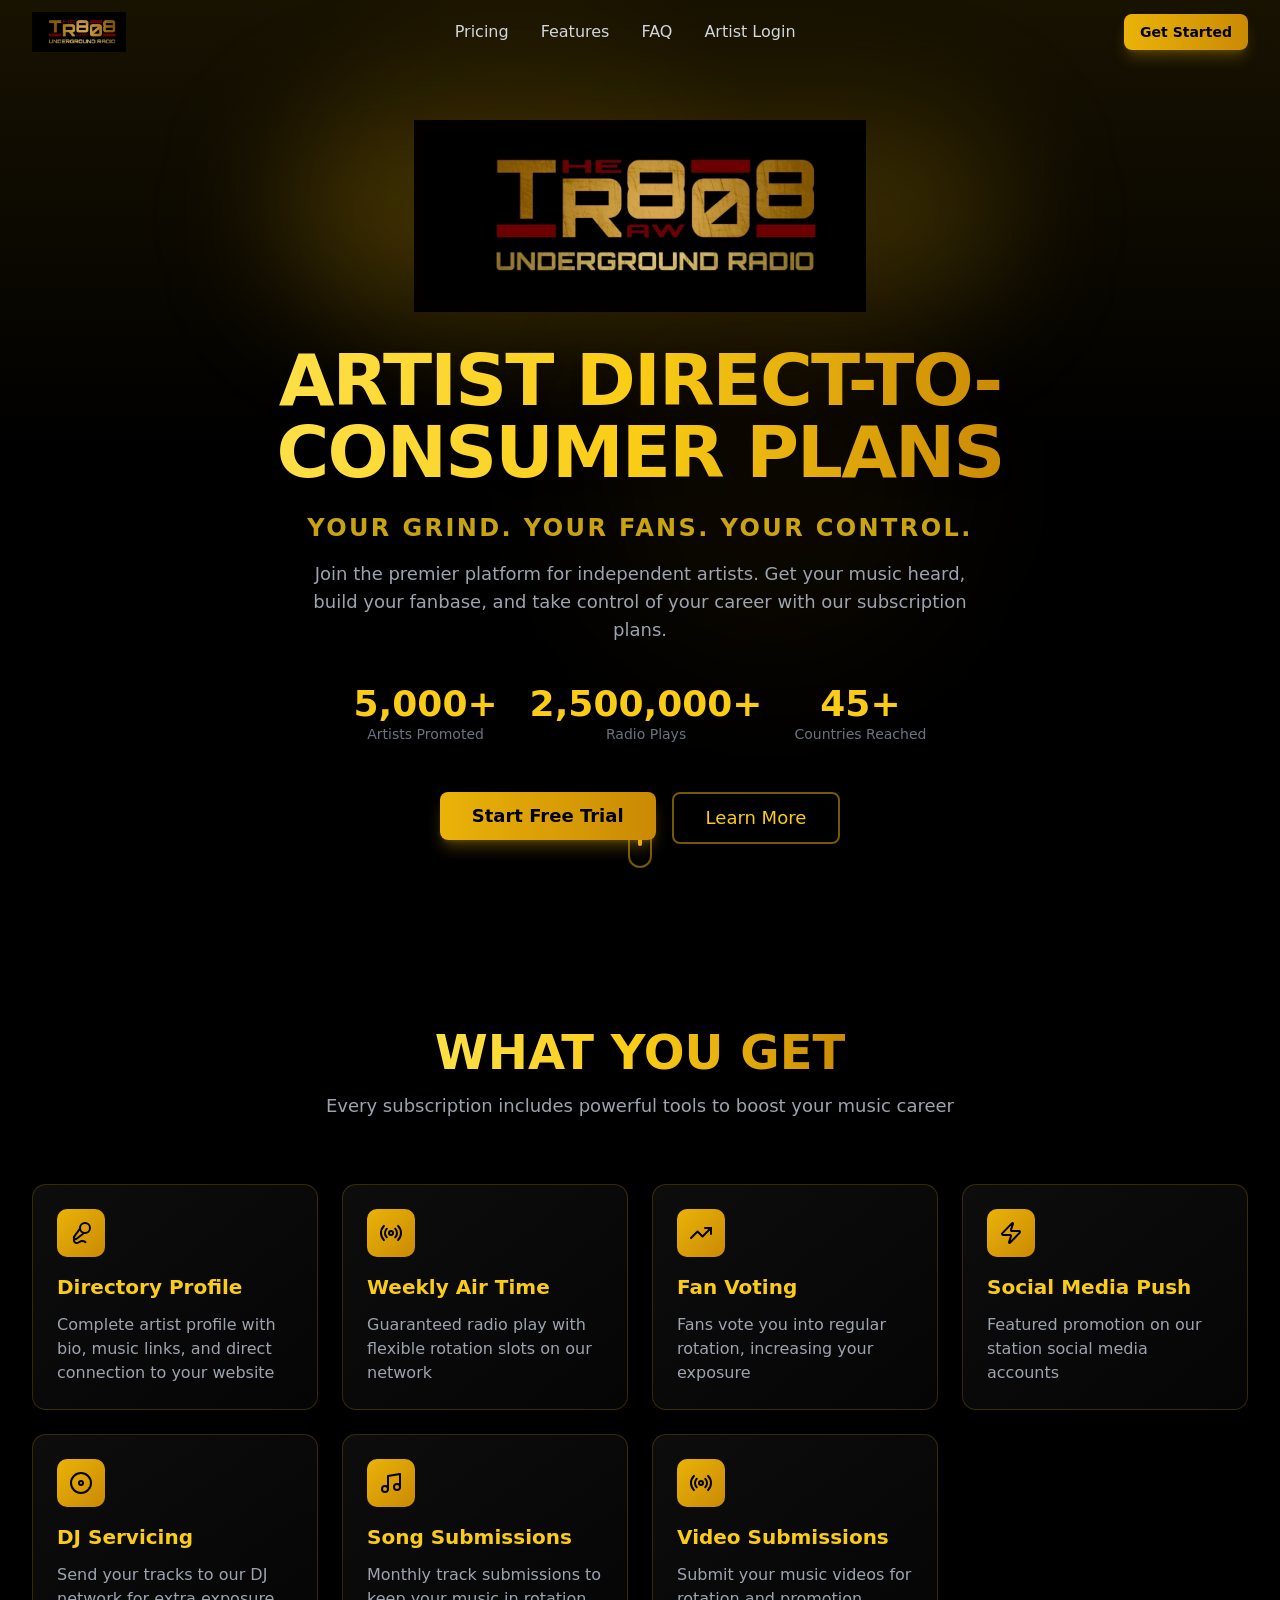
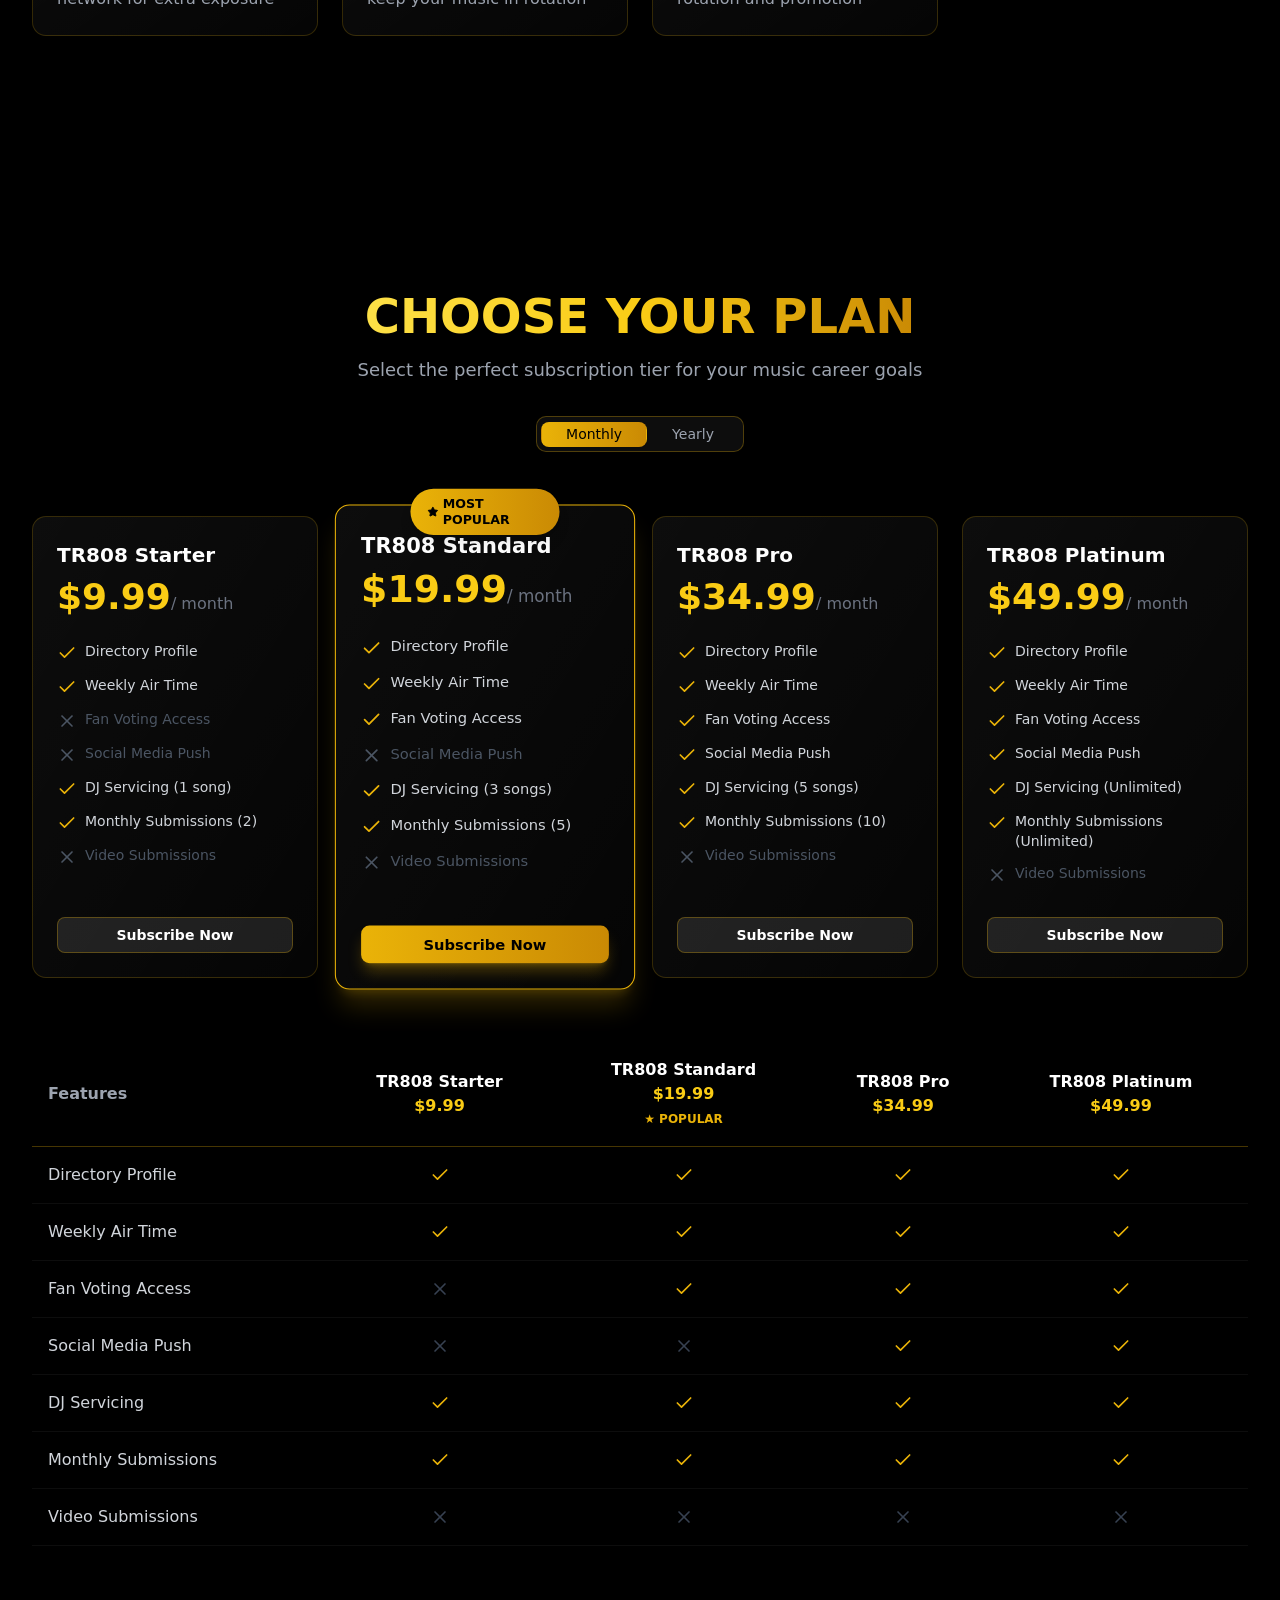
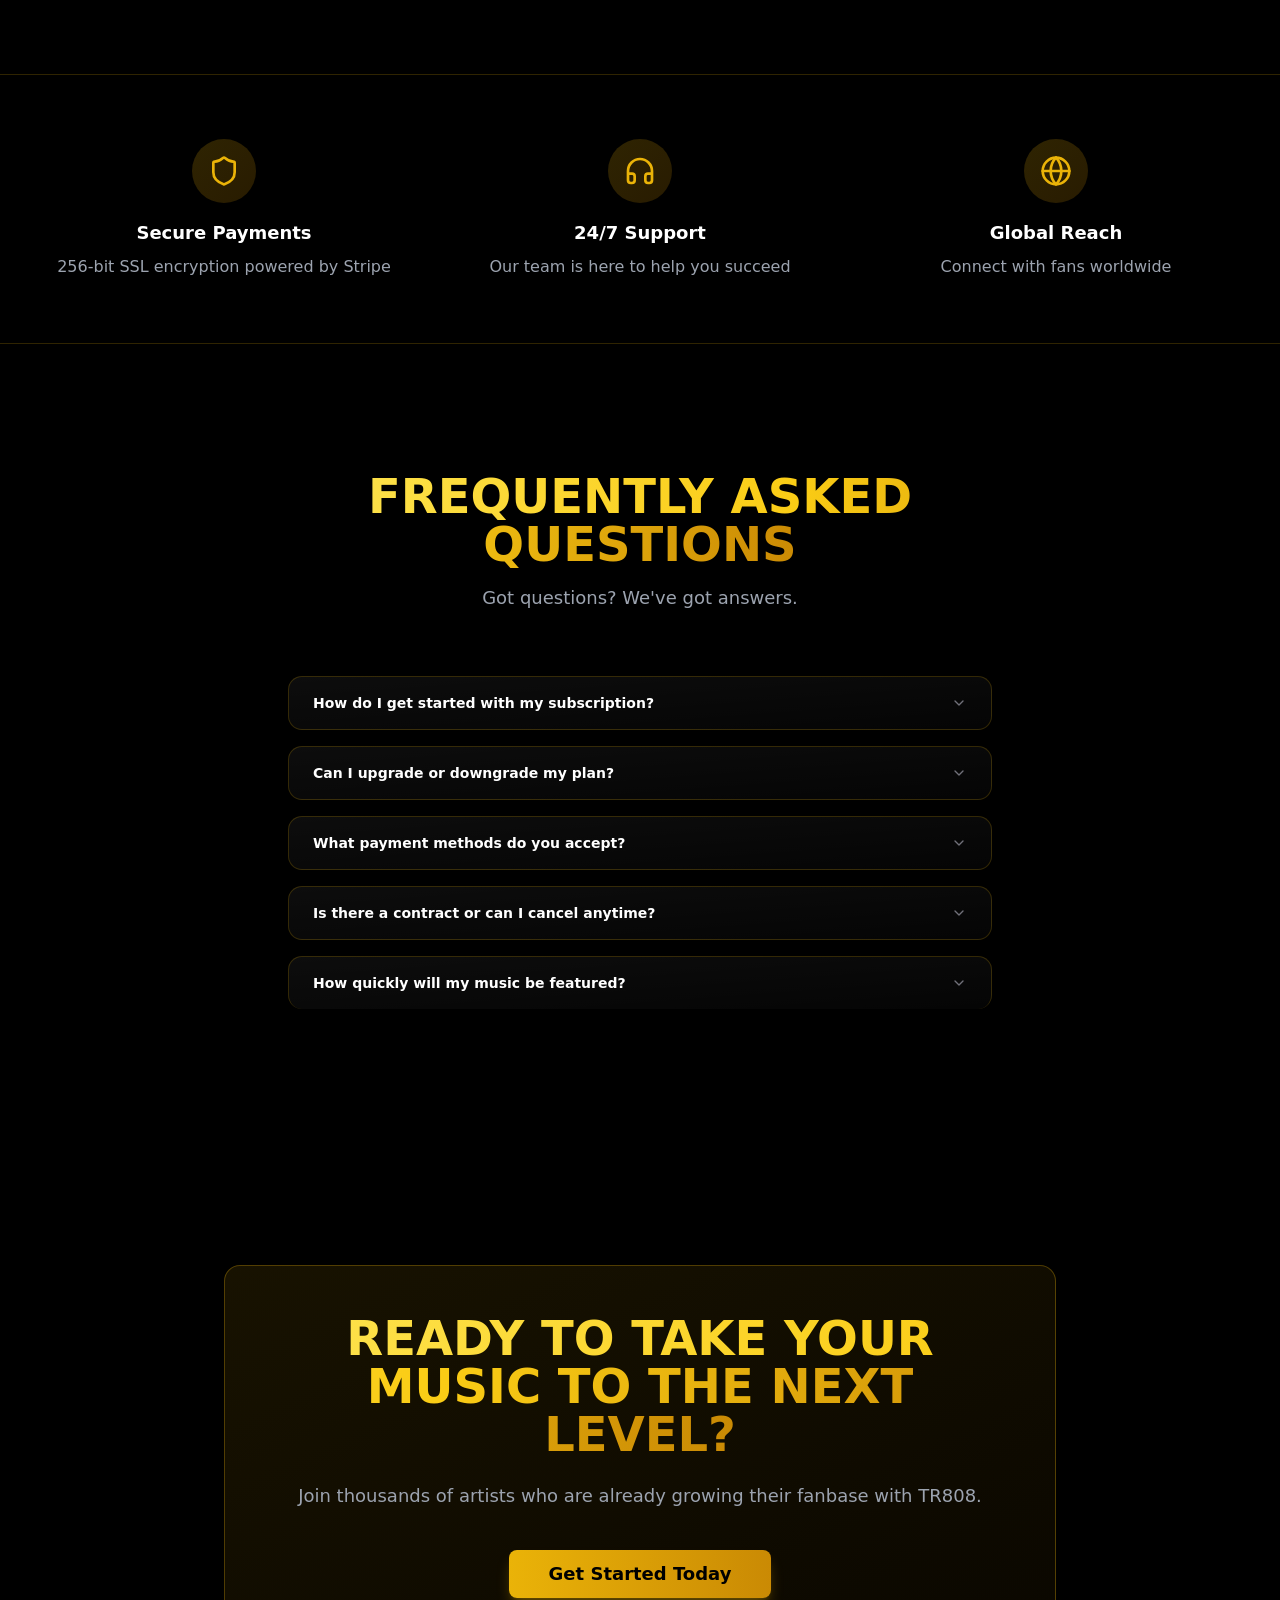
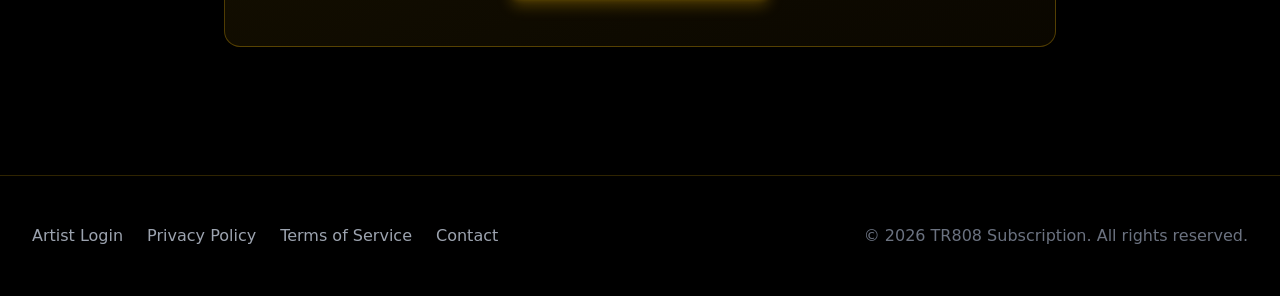
==== commit d7ca4f8d: "Add files via upload" ====
--- a/index.html
+++ b/index.html
@@ -4,7 +4,7 @@
     <meta charset="UTF-8" />
     <meta name="viewport" content="width=device-width, initial-scale=1.0" />
     <title>TR808 Subscription</title>
-    <script type="module" crossorigin src="./assets/index-m5Ux0c7l.js"></script>
+    <script type="module" crossorigin src="./assets/index-CkYIytEN.js"></script>
     <link rel="stylesheet" crossorigin href="./assets/index-BvVRA0I_.css">
   </head>
   <body>
